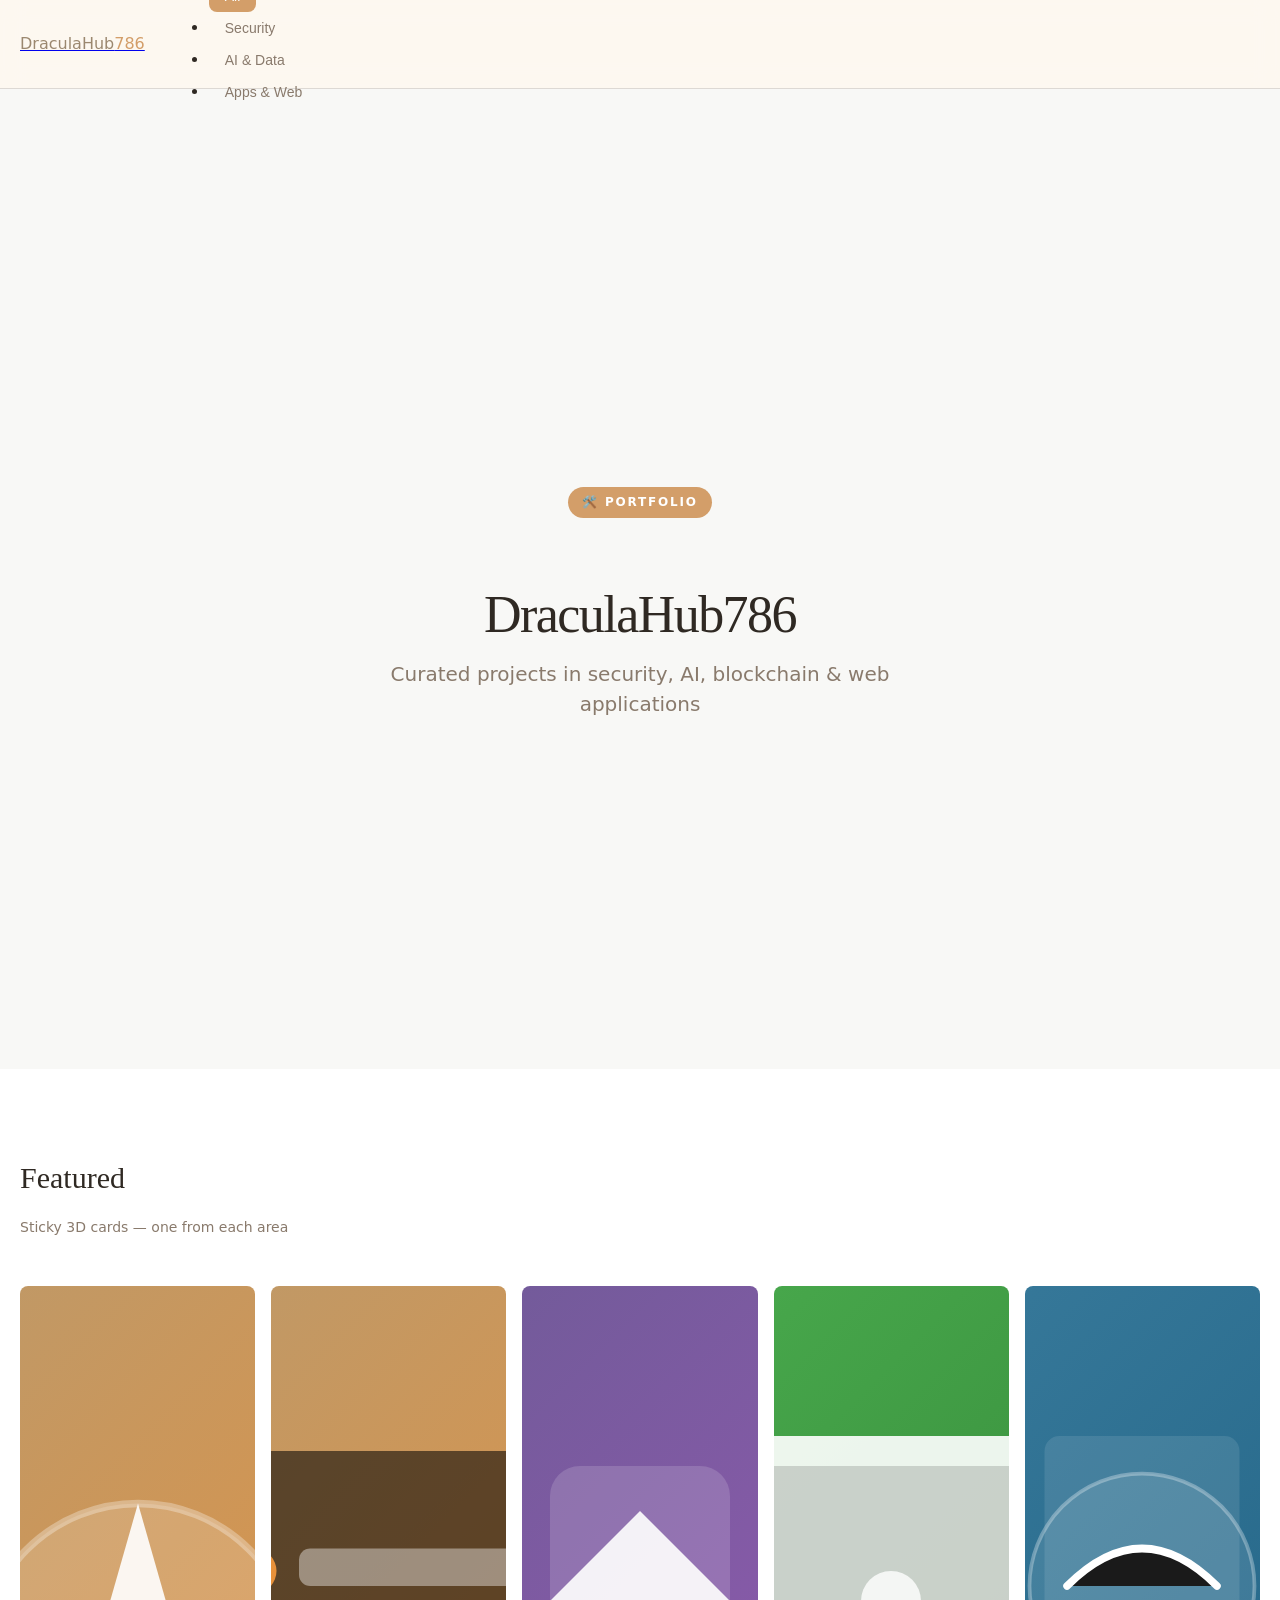
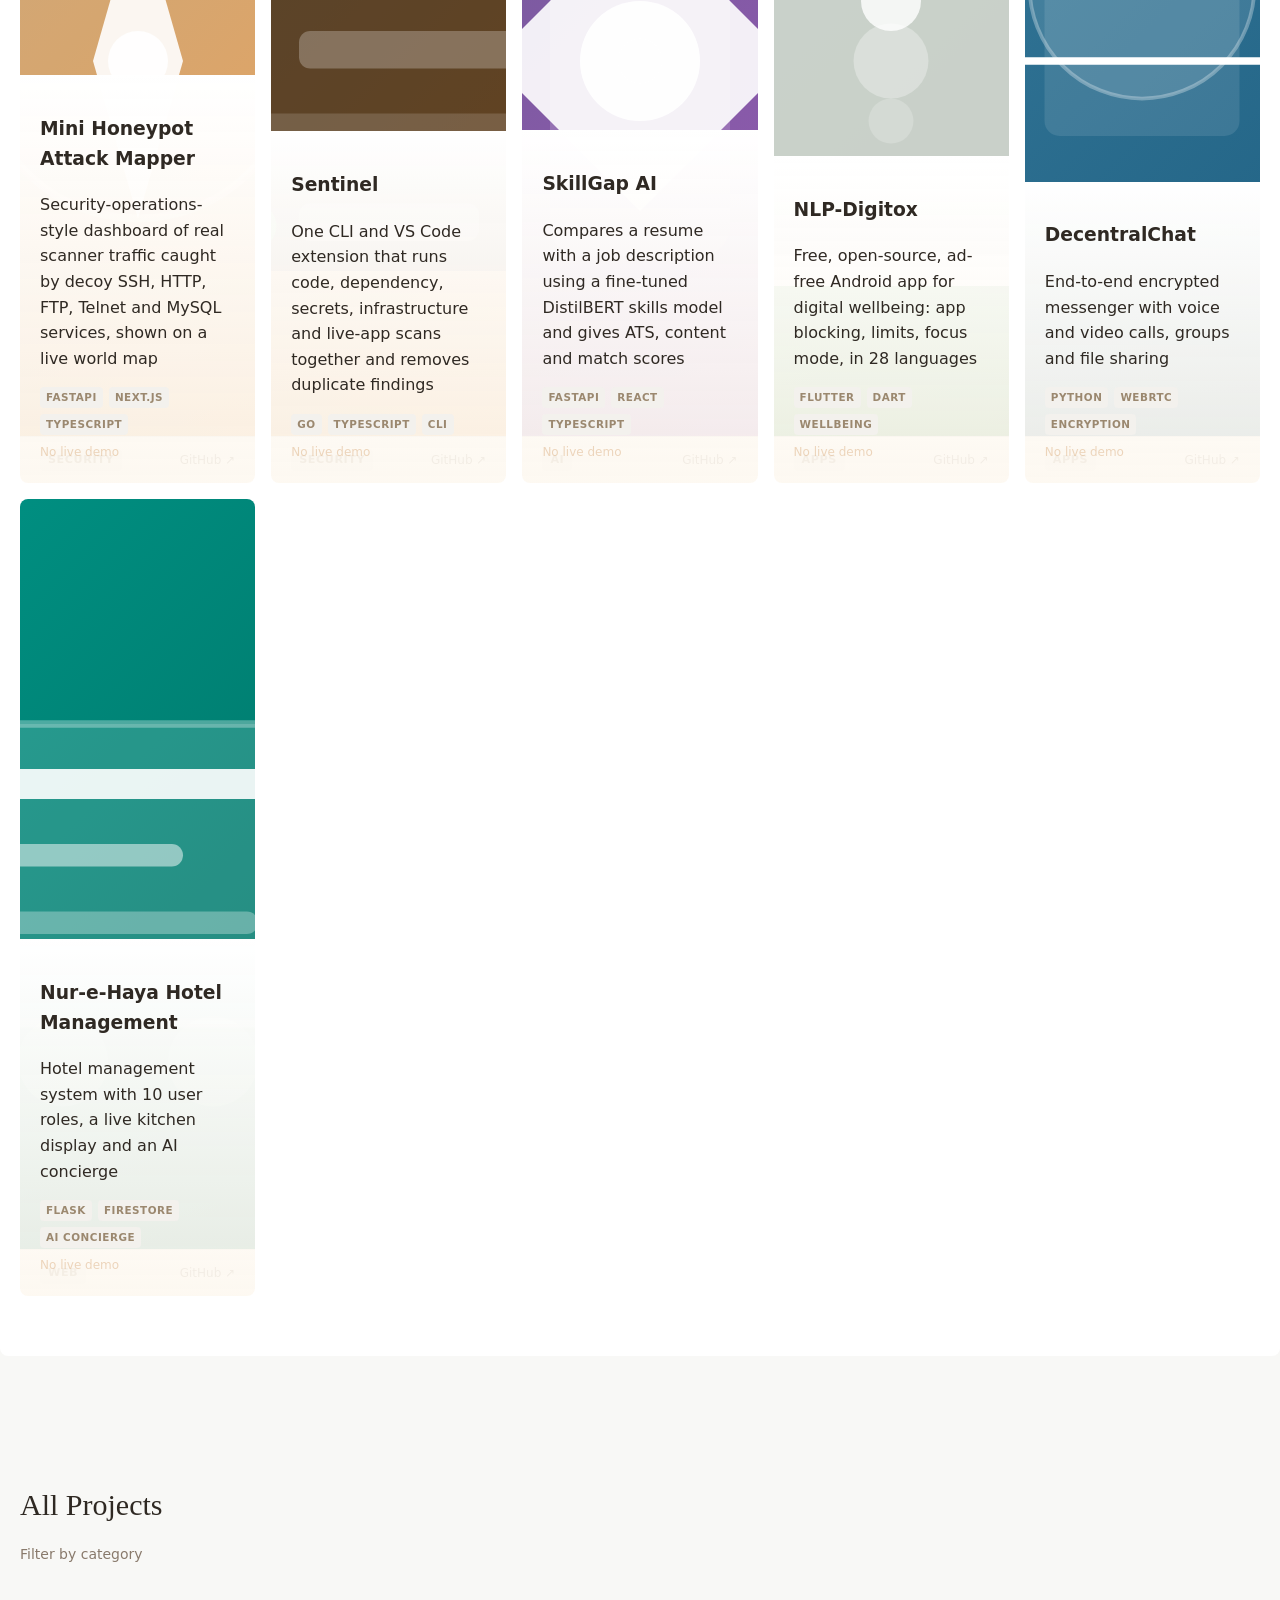
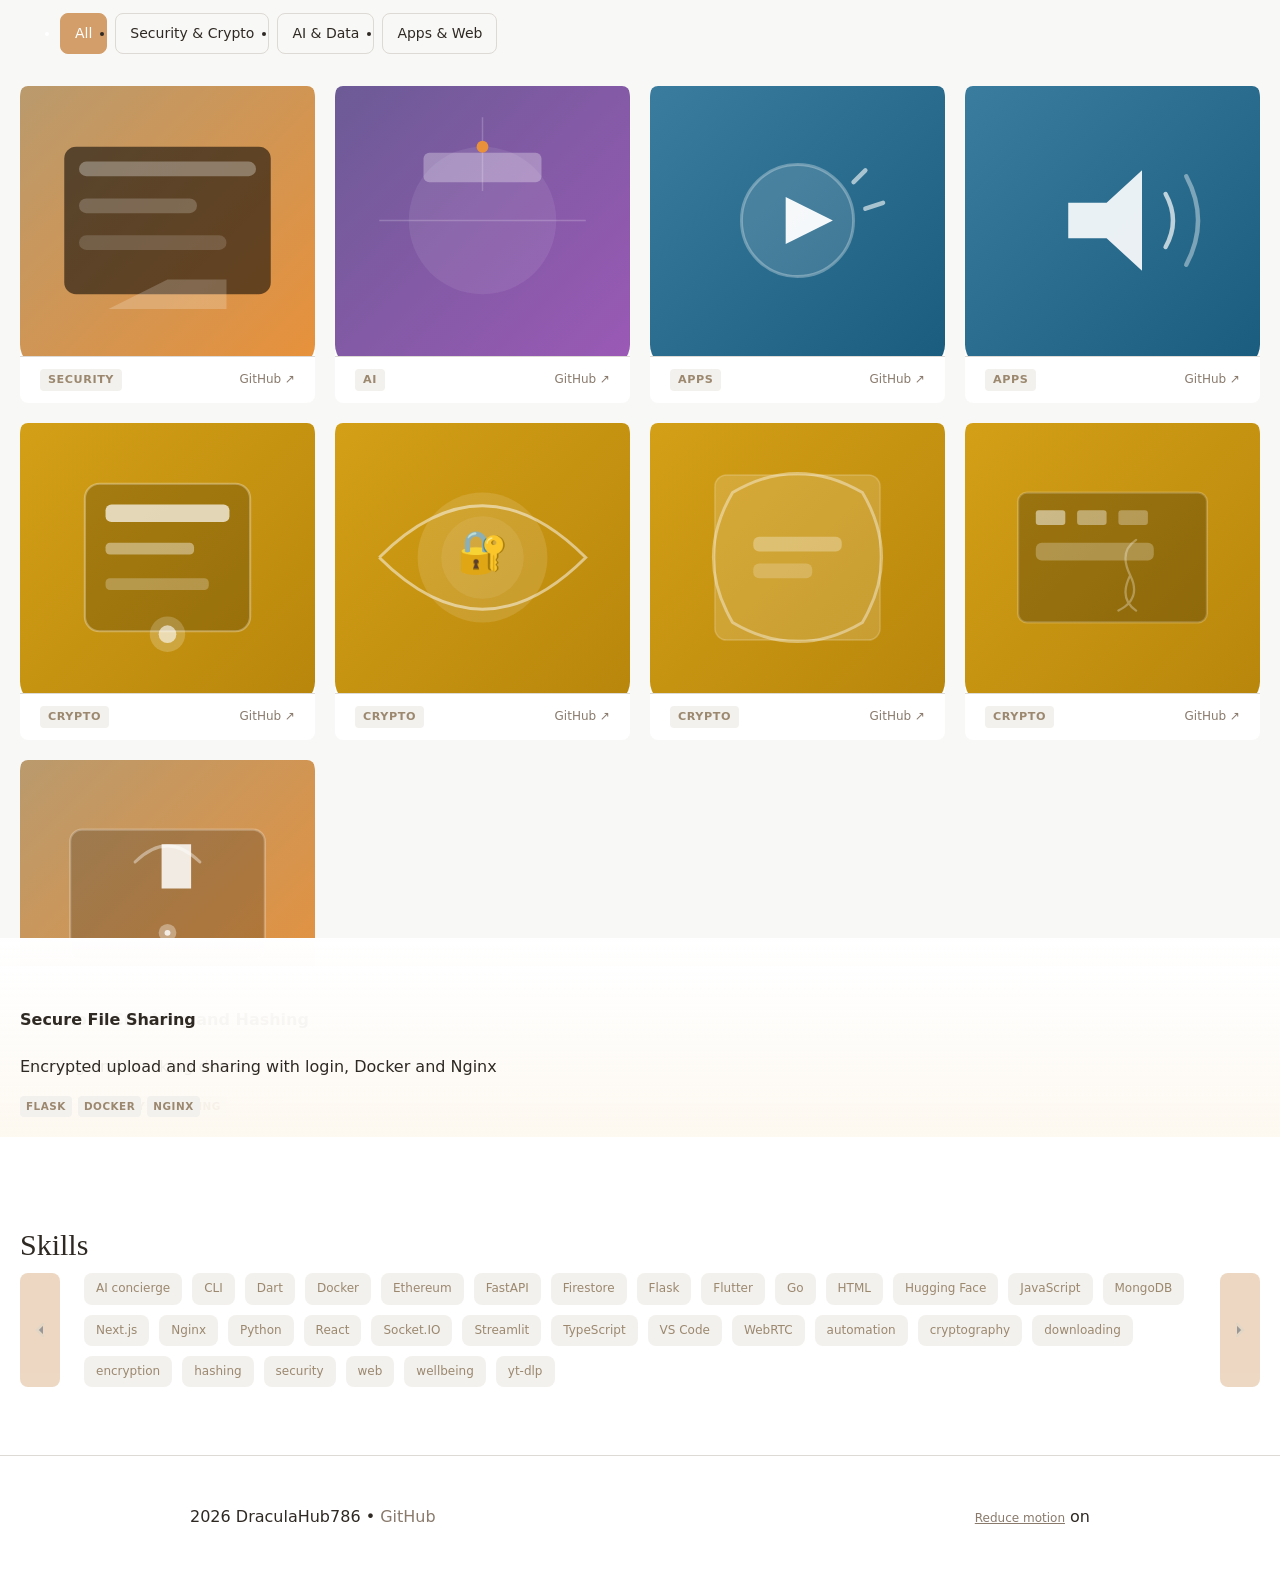
==== index.html @ e21e0fa5 "feat: portfolio site with all 15 projects Single-page portfolio for DraculaHub786 with cream/brown/o" ====
<!doctype html>
<html lang="en">
<head>
  <meta charset="utf-8">
  <title>DraculaHub786 • Portfolio</title>
  <meta name="description" content="Portfolio of DraculaHub786 — security tools, AI projects, blockchain apps, and creative work">
  <meta name="viewport" content="width=device-width, initial-scale=1">
  <link rel="icon" href="/assets/favicon.svg" type="image/svg+xml">
  <link rel="stylesheet" href="/styles.css">
</head>
<body>
  <!-- CNAME: nilpdigitox.me -->
  <nav class="navbar" aria-label="Main navigation">
    <div class="nav-left">
      <a href="#" class="nav-brand" aria-label="Home"><span class="brand-accent">DraculaHub</span><span class="brand-num">786</span></a>
    </div>
    <ul class="nav-right">
      <li><button class="filter-btn active" data-filter="all" aria-pressed="true">All</button></li>
      <li><button class="filter-btn" data-filter="security" aria-pressed="false">Security</button></li>
      <li><button class="filter-btn" data-filter="ai" aria-pressed="false">AI & Data</button></li>
      <li><button class="filter-btn" data-filter="apps" aria-pressed="false">Apps & Web</button></li>
    </ul>
  </nav>

  <main class="page-wrapper">
    <!-- Hero -->
    <section class="hero" aria-label="Hero section" data-reveal>
      <div class="hero-inner">
        <div class="hero-badge">🛠️ portfolio</div>
        <h1 class="hero-title">DraculaHub786</h1>
        <p class="hero-tagline">Curated projects in security, AI, blockchain & web applications</p>
        <div class="hero-scanline"></div>
      </div>
    </section>

    <!-- Featured Stack -->
    <section class="featured" aria-label="Featured projects" data-reveal>
      <h2 class="section-title">Featured</h2>
      <p class="section-subtitle">Sticky 3D cards — one from each area</p>
      <div class="featured-grid" role="grid" aria-roledescription="featured project cards" aria-label="Featured project grid">
        <!-- Cards generated by JS from projects.json -->
      </div>
    </section>

    <!-- All Projects Grid -->
    <section class="grid" aria-label="All projects grid" data-reveal>
      <h2 class="section-title">All Projects</h2>
      <p class="section-subtitle">Filter by category</p>
      <ul class="filter-chips" role="tablaroot" aria-label="Filter chips" tabindex="0">
        <li role="tab" data-filter="all" aria-controls="all" aria-selected="true" class="chip active">All</li>
        <li role="tab" data-filter="security" aria-controls="security" aria-selected="false" class="chip">Security & Crypto</li>
        <li role="tab" data-filter="ai" aria-controls="ai" aria-selected="false" class="chip">AI & Data</li>
        <li role="tab" data-filter="apps" aria-controls="apps" aria-selected="false" class="chip">Apps & Web</li>
      </ul>
      <div class="grid-cards" role="listbox" aria-label="Project cards listbox" id="all" aria-label="All projects">
        <!-- Cards generated by JS from projects.json -->
      </div>
    </section>

    <!-- Skills Strip -->
    <section class="skills" aria-label="Skills strip" data-reveal>
      <h2 class="section-title">Skills</h2>
      <div class="skills-wrapper" role="scrollbox" aria-label="Skills pills scrollbox" tabindex="0" aria-orientation="horizontal" aria-label-haspopup="listbox">
        <button class="skill-prev" aria-label="Previous skills page"><svg width="24" height="24" viewBox="0 0 24 24"><path d="M15 18l-6-6 6-6" stroke="#B99A6E" stroke-width="2.5" stroke-linecap="round"/></svg></button>
        <div class="skills-pills" role="listbox">
          <!-- Pills generated by JS -->
        </div>
        <button class="skill-next" aria-label="Next skills page"><svg width="24" height="24" viewBox="0 0 24 24"><path d="M9 6l6 6-6 6" stroke="#B99A6E" stroke-width="2.5" stroke-linecap="round"/></svg></button>
      </div>
    </section>
  </main>

  <footer class="footer" aria-label="Site footer">
    <div class="footer-inner">
      <p>2026 DraculaHub786 • <a href="https://github.com/DraculaHub786" target="_blank" rel="noopener" class="footer-github">GitHub</a></p>
      <p class="footer-reduce-motion"><a href="https://webhackpro.com/reduce-motion" target="_blank">Reduce motion</a> on</p>
    </div>
  </footer>

  <script src="/script.js"></script>
</body>
</html>
---- styles.css ----
/* --------------------------------------------------------------
   Portfolio — DraculaHub786
   Color: cream, smooth light brown, light orange
   -------------------------------------------------------------- */

/* CSS Custom Properties */
:root {
  --bg: hsl(38, 15%, 97%);
  --bg-subtle: hsl(38, 20%, 94%);
  --card: hsl(0, 0%, 100%);
  --card-hover: hsl(38, 15%, 97%);
  --accent-brown: hsl(34, 18%, 52%);
  --accent-orange: hsl(30, 55%, 62%);
  --accent-gold: hsl(38, 75%, 52%);
  --text: hsl(30, 15%, 16%);
  --muted: hsl(30, 12%, 48%);
  --border: hsl(34, 12%, 85%);
  --radius: 8px;
}

/* Reduce motion */
@media (prefers-reduced-motion: reduce) {
  :root {
    --transition: 0s;
  }
  *, *::before, *::after {
    transition-duration: var(--transition) !important;
    animation-duration: var(--transition) !important;
    animation-transition: var(--transition) !important;
  }
}

/* Page base */
html { scroll-behavior: smooth; }
body {
  margin: 0;
  font-family: 'Inter', system-ui, -apple-system, BlinkMacSystemFont, 'Segoe UI', Roboto, 'Helvetica Neue', Arial, 'Noto Sans';
  background: var(--bg);
  color: var(--text);
  line-height: 1.6;
}

/* Fix Safari text smoothing */
body {-webkit-text-size-adjust: 100%;}

/* --------------------------------------------------------------
   Navigation
   -------------------------------------------------------------- */
.navbar {
  position: sticky;
  top: 0;
  background: rgba(253, 248, 240, 0.9);
  backdrop-filter: blur(12px);
  -webkit-backdrop-filter: blur(12px);
  z-index: 100;
  border-bottom: 1px solid var(--border);
  padding: 12px 20px;
  height: 64px;
  display: flex;
  align-items: center;
  gap: 24px;
}

.brand-accent { color: var(--accent-brown); }
.brand-num { color: var(--accent-orange); }

.nav-left { display: flex; align-items: center; gap: 12px; }

.filter-btn {
  background: transparent;
  border: none;
  padding: 8px 16px;
  font-size: 0.875rem;
  font-weight: 500;
  color: var(--muted);
  cursor: pointer;
  border-radius: var(--radius);
  transition: background 180ms ease, color 180ms ease;
}
.filter-btn:hover { background: var(--bg-subtle); color: var(--text); }
.filter-btn.active { background: var(--accent-orange); color: #fff; }

/* --------------------------------------------------------------
   Hero
   -------------------------------------------------------------- */
.hero {
  min-height: 100vh;
  display: flex;
  align-items: center;
  justify-content: center;
  padding: 80px 20px;
  position: relative;
}
.hero-inner { max-width: 900px; text-align: center; }
.hero-badge {
  display: inline-flex;
  align-items: center;
  gap: 6px;
  background: var(--accent-orange);
  color: #fff;
  padding: 6px 14px;
  border-radius: 20px;
  font-size: 0.75rem;
  font-weight: 600;
  text-transform: uppercase;
  letter-spacing: 0.15em;
  margin-bottom: 24px;
}
.hero-title { font-family: 'Cormorant Garamond', Georgia, serif; font-size: 3.75rem; font-weight: 500; line-height: 1.1; margin-bottom: 16px; letter-spacing: -0.03em; }
.hero-tagline { font-size: 1.25rem; color: var(--muted); max-width: 620px; margin: 0 auto 32px; line-height: 1.5; }
.hero-scanline {
  position: absolute;
  bottom: 0;
  left: 0;
  right: 0;
  height: 1px;
  background: linear-gradient(90deg, transparent, var(--border), transparent);
  opacity: 0.4;
}

/* --------------------------------------------------------------
   Featured Stack (3D tilt cards)
   -------------------------------------------------------------- */
.featured {
  padding: 60px 20px;
  background: var(--card);
  margin-top: -80px;
  margin-bottom: 40px;
  border-radius: 0 0 var(--radius) var(--radius);
  position: relative;
  z-index: 1;
}
.section-title {
  font-family: 'Cormorant Garamond', Georgia, serif;
  font-size: 2rem;
  font-weight: 500;
  color: var(--text);
  margin-bottom: 4px;
}
.section-subtitle {
  color: var(--muted);
  font-size: 0.875rem;
  margin-bottom: 48px;
}

/* Featured grid - slight arc */
.featured-grid {
  display: grid;
  grid-template-columns: repeat(auto-fit, minmax(220px, 1fr));
  gap: 16px;
  justify-content: center;
}

/* Card base */
.featured-card {
  background: var(--card);
  border-radius: var(--radius);
  overflow: hidden;
  position: relative;
  transform-style: preserve-3d;
  transition: transform 380ms ease;
}
.featured-card:hover { transform: scale(1.02); }
.featured-card:focus-visible { outline: 2px solid var(--accent-orange); outline-offset: 4px; }

/* 3D tilt */
.featured-card.mouse-enter-active {
  will-change: transform;
}

.featured-img {
  width: 100%;
  aspect-ratio: 16 / 9;
  object-fit: cover;
  display: block;
}

/* Card content overlay */
.card-overlay {
  position: absolute;
  bottom: 0;
  left: 0;
  right: 0;
  padding: 20px;
  background: linear-gradient(to top, rgba(253,248,240,0.9), var(--card));
  transform: rotateX(0deg);
  transition: transform 280ms ease;
}

.featured-card:hover .card-overlay { transform: rotateX(-5deg); }

.card-tags { display: flex; gap: 6px; flex-wrap: wrap; margin-top: 8px; }
.tag {
  background: var(--bg-subtle);
  color: var(--accent-brown);
  font-size: 0.65rem;
  font-weight: 600;
  padding: 2px 6px;
  border-radius: 4px;
  text-transform: uppercase;
  letter-spacing: 0.05em;
}

/* Live demo button */
.live-btn {
  display: inline-flex;
  align-items: center;
  gap: 4px;
  margin-top: 8px;
  font-size: 0.75rem;
  color: var(--accent-orange);
  text-decoration: none;
  transition: color 180ms ease;
}
.live-btn:hover { color: #fff; }
.live-btn[disabled] { opacity: 0.4; cursor: not-allowed; }

/* Card footer with GitHub link */
.card-footer { padding: 12px 20px; border-top: 1px solid var(--border); display: flex; justify-content: space-between; align-items: center; }

/* --------------------------------------------------------------
   Grid Projects
   -------------------------------------------------------------- */
.grid {
  padding: 60px 20px;
  background: var(--bg);
}
.grid-cards {
  display: grid;
  grid-template-columns: repeat(auto-fit, minmax(240px, 1fr));
  gap: 20px;
}

/* Grid card */
.grid-card {
  background: var(--card);
  border-radius: var(--radius);
  overflow: hidden;
  transition: transform 220ms ease, box-shadow 220ms ease;
}
.grid-card:hover { transform: translateY(-4px); box-shadow: 0 8px 24px rgba(0,0,0,0.08); }
.grid-card:focus-visible { outline: 2px solid var(--accent-orange); outline-offset: 4px; }
.grid-img { width: 100%; aspect-ratio: 16 / 9; object-fit: cover; display: block; }

/* Glyph fallback when no screenshot */
.glyph {
  width: 100%;
  aspect-ratio: 16 / 9;
  background: var(--bg-subtle);
  display: flex;
  align-items: center;
  justify-content: center;
  color: var(--muted);
  font-size: 0.75rem;
}

/* --------------------------------------------------------------
   Filter Chips
   -------------------------------------------------------------- */
.filter-chips {
  display: flex;
  gap: 8px;
  margin-bottom: 32px;
  flex-wrap: wrap;
}
.chip {
  background: transparent;
  border: 1px solid var(--border);
  padding: 8px 14px;
  font-size: 0.875rem;
  font-weight: 500;
  color: var(--text);
  border-radius: var(--radius);
  cursor: pointer;
  transition: all 180ms ease;
  white-space: nowrap;
}
.chip:hover { background: var(--bg-subtle); }
.chip.active { background: var(--accent-orange); color: #fff; border-color: var(--accent-orange); }

/* --------------------------------------------------------------
   Skills Strip
   -------------------------------------------------------------- */
.skills {
  padding: 60px 20px;
  background: var(--card);
}
.skills-wrapper {
  display: flex;
  gap: 24px;
  overflow-x: auto;
  overscroll-behavior: contain;
  scroll-snap-type: x proximity;
  padding-bottom: 8px;
}
.skills-pills {
  display: flex;
  gap: 10px;
  flex-wrap: wrap;
}
.skill-tag {
  background: var(--bg-subtle);
  color: var(--accent-brown);
  padding: 6px 12px;
  font-size: 0.75rem;
  font-weight: 500;
  border-radius: var(--radius);
  white-space: nowrap;
  transition: background 180ms ease;
}
.skill-tag:hover { background: var(--accent-orange); color: #fff; }
.skill-tag.tag-active { background: var(--accent-orange); color: #fff; }

.arrow-btn {
  background: var(--accent-orange);
  color: #fff;
  border: none;
  padding: 8px;
  border-radius: var(--radius);
  cursor: pointer;
  transition: background 180ms ease;
  display: flex;
  align-items: center;
  justify-content: center;
}
.arrow-btn:hover { background: var(--accent-brown); }
.arrow-btn:disabled { opacity: 0.4; cursor: not-allowed; }

/* Arrow buttons in the skills strip */
.skill-prev,
.skill-next {
  background: var(--accent-orange);
  color: #fff;
  border: none;
  padding: 8px;
  border-radius: var(--radius);
  cursor: pointer;
  transition: background 180ms ease;
  display: flex;
  align-items: center;
  justify-content: center;
  flex-shrink: 0;
}
.skill-prev:hover,
.skill-next:hover { background: var(--accent-brown); }
.skill-prev:disabled,
.skill-next:disabled { opacity: 0.4; cursor: not-allowed; }

/* Category badge in card footer */
.category-badge {
  font-size: 0.7rem;
  font-weight: 600;
  color: var(--accent-brown);
  background: var(--bg-subtle);
  padding: 2px 8px;
  border-radius: 4px;
  text-transform: uppercase;
  letter-spacing: 0.05em;
}

/* GitHub link in card footer */
.github-link {
  font-size: 0.75rem;
  color: var(--muted);
  text-decoration: none;
  transition: color 180ms ease;
}
.github-link:hover { color: var(--accent-orange); }

/* --------------------------------------------------------------
   Footer
   -------------------------------------------------------------- */
.footer {
  padding: 32px 20px;
  background: var(--card);
  margin-top: auto;
  border-top: 1px solid var(--border);
}
.footer-inner { max-width: 900px; margin: 0 auto; display: flex; justify-content: space-between; align-items: center; }
.footer-github { color: var(--muted); text-decoration: none; }
.footer-github:hover { color: var(--accent-brown); }
.footer-reduce-motion a { color: var(--muted); font-size: 0.75rem; text-decoration: underline; }

/* --------------------------------------------------------------
   Reduce motion base overrides
   -------------------------------------------------------------- */
@media (prefers-reduced-motion: reduce) {
  .featured-card { transition: none; }
  .featured-card:hover { transform: none; }
  .grid-card { transition: none; }
  .grid-card:hover { transform: none; box-shadow: none; }
  .filter-btn { transition: none; }
  .chip { transition: none; }
  .skill-tag { transition: none; }
  .arrow-btn { transition: none; }
  .live-btn { transition: none; }
}

/* --------------------------------------------------------------
   Responsive: max-width 1440, 768, 375
   -------------------------------------------------------------- */
@media (max-width: 1440px) {
  .hero-title { font-size: 3.25rem; }
  .section-title { font-size: 1.875rem; }
}
@media (max-width: 768px) {
  .navbar { padding: 10px 12px; height: auto; }
  .filter-btn { padding: 6px 10px; font-size: 0.75rem; }
  .hero-title { font-size: 2.75rem; }
  .featured-grid { grid-template-columns: repeat(auto-fit, minmax(180px, 1fr)); gap: 12px; }
  .grid-cards { grid-template-columns: repeat(auto-fit, minmax(200px, 1fr)); gap: 16px; }
  .skills-pills { justify-content: center; }
  .skills-wrapper { gap: 16px; }
  .footer { text-align: center; }
  .footer-inner { flex-direction: column; gap: 16px; }
}

/* --------------------------------------------------------------
   Focus-visible accessibility
   -------------------------------------------------------------- */
*:focus-visible { outline: 2px solid var(--accent-orange) !important; outline-offset: 2px; }
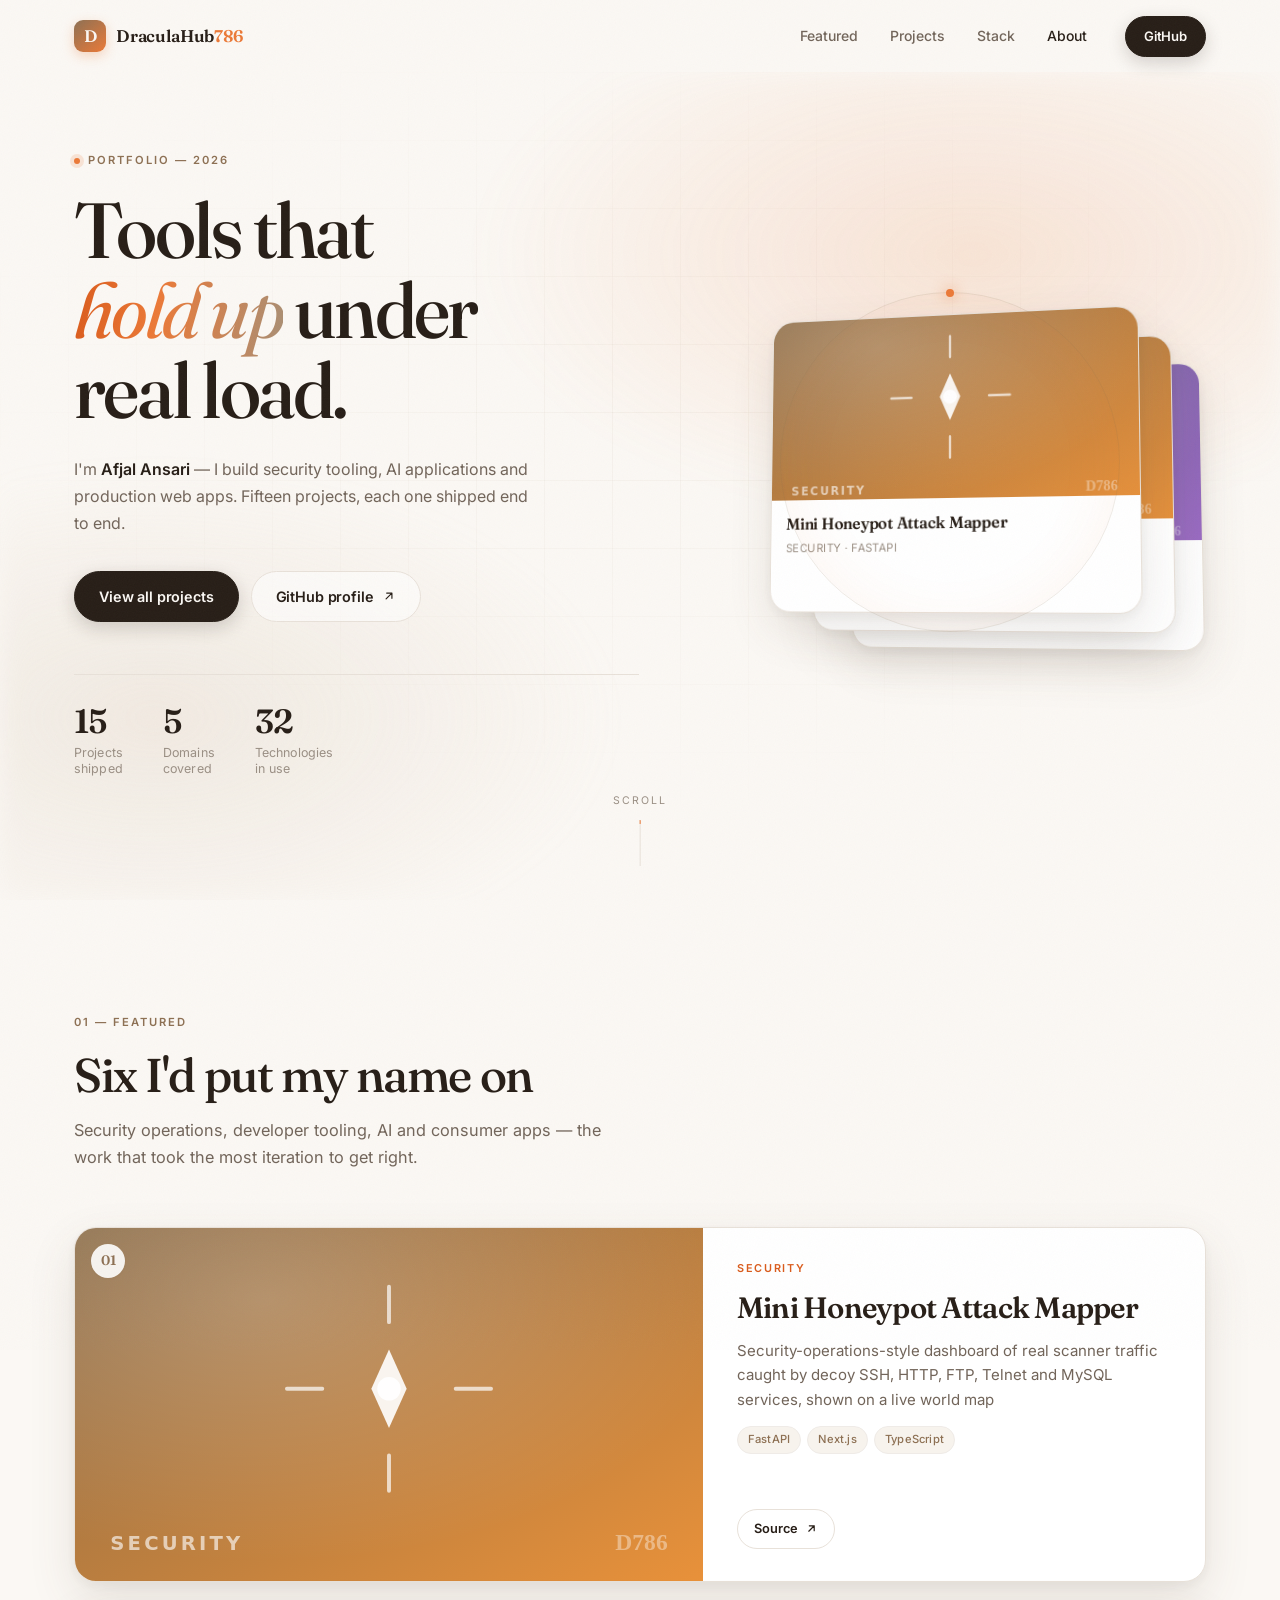
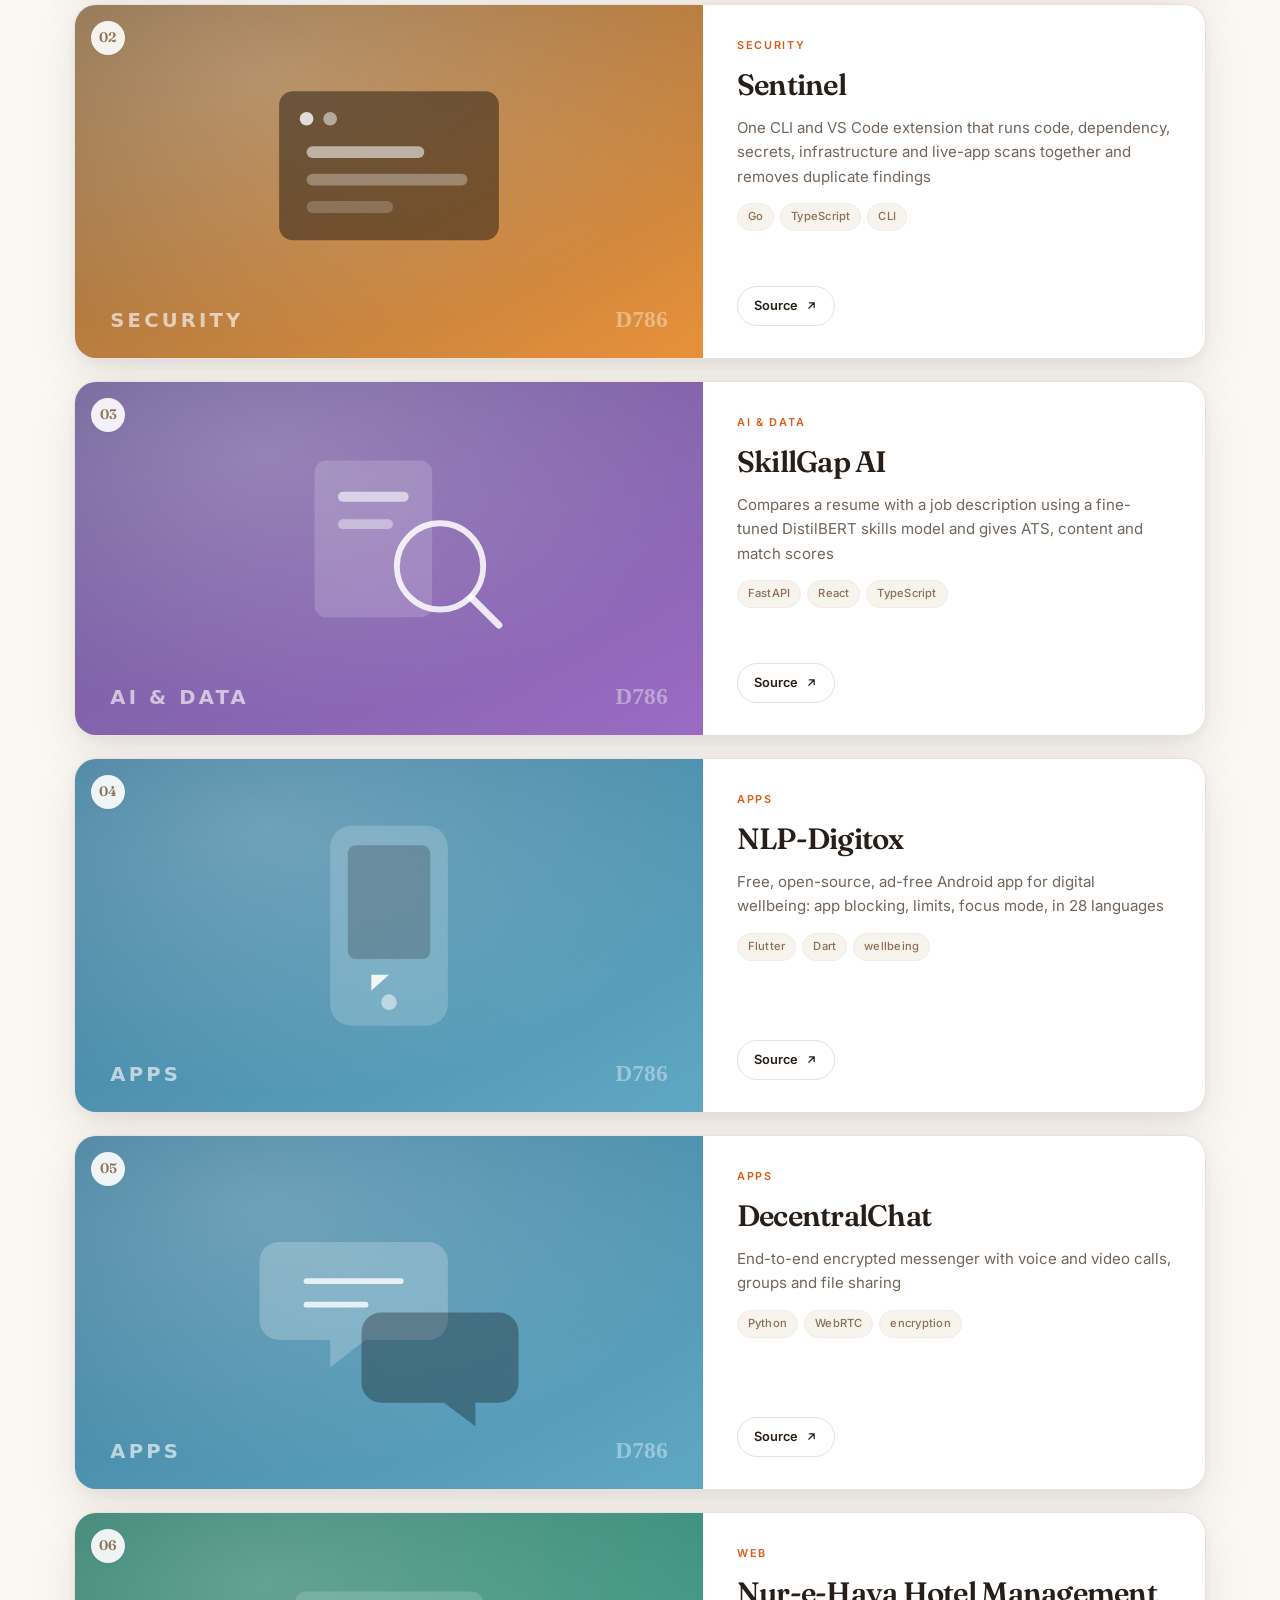
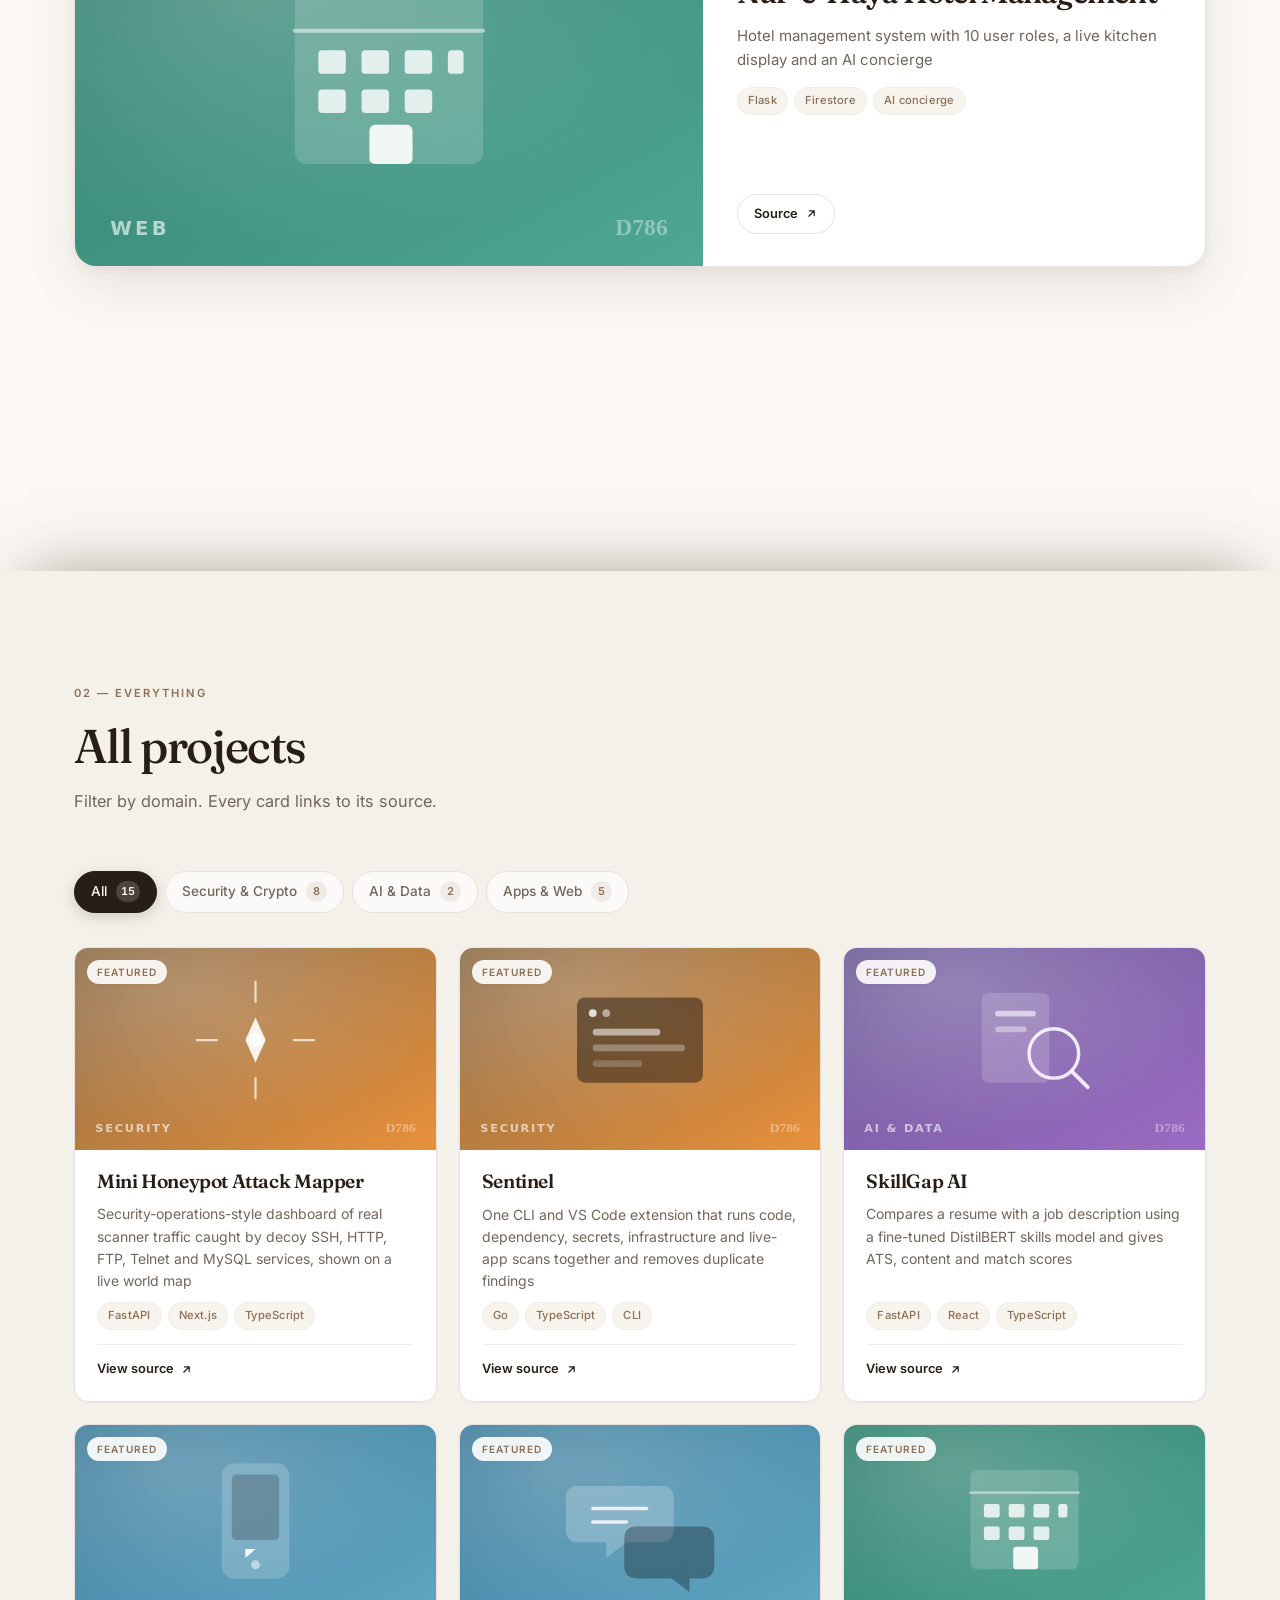
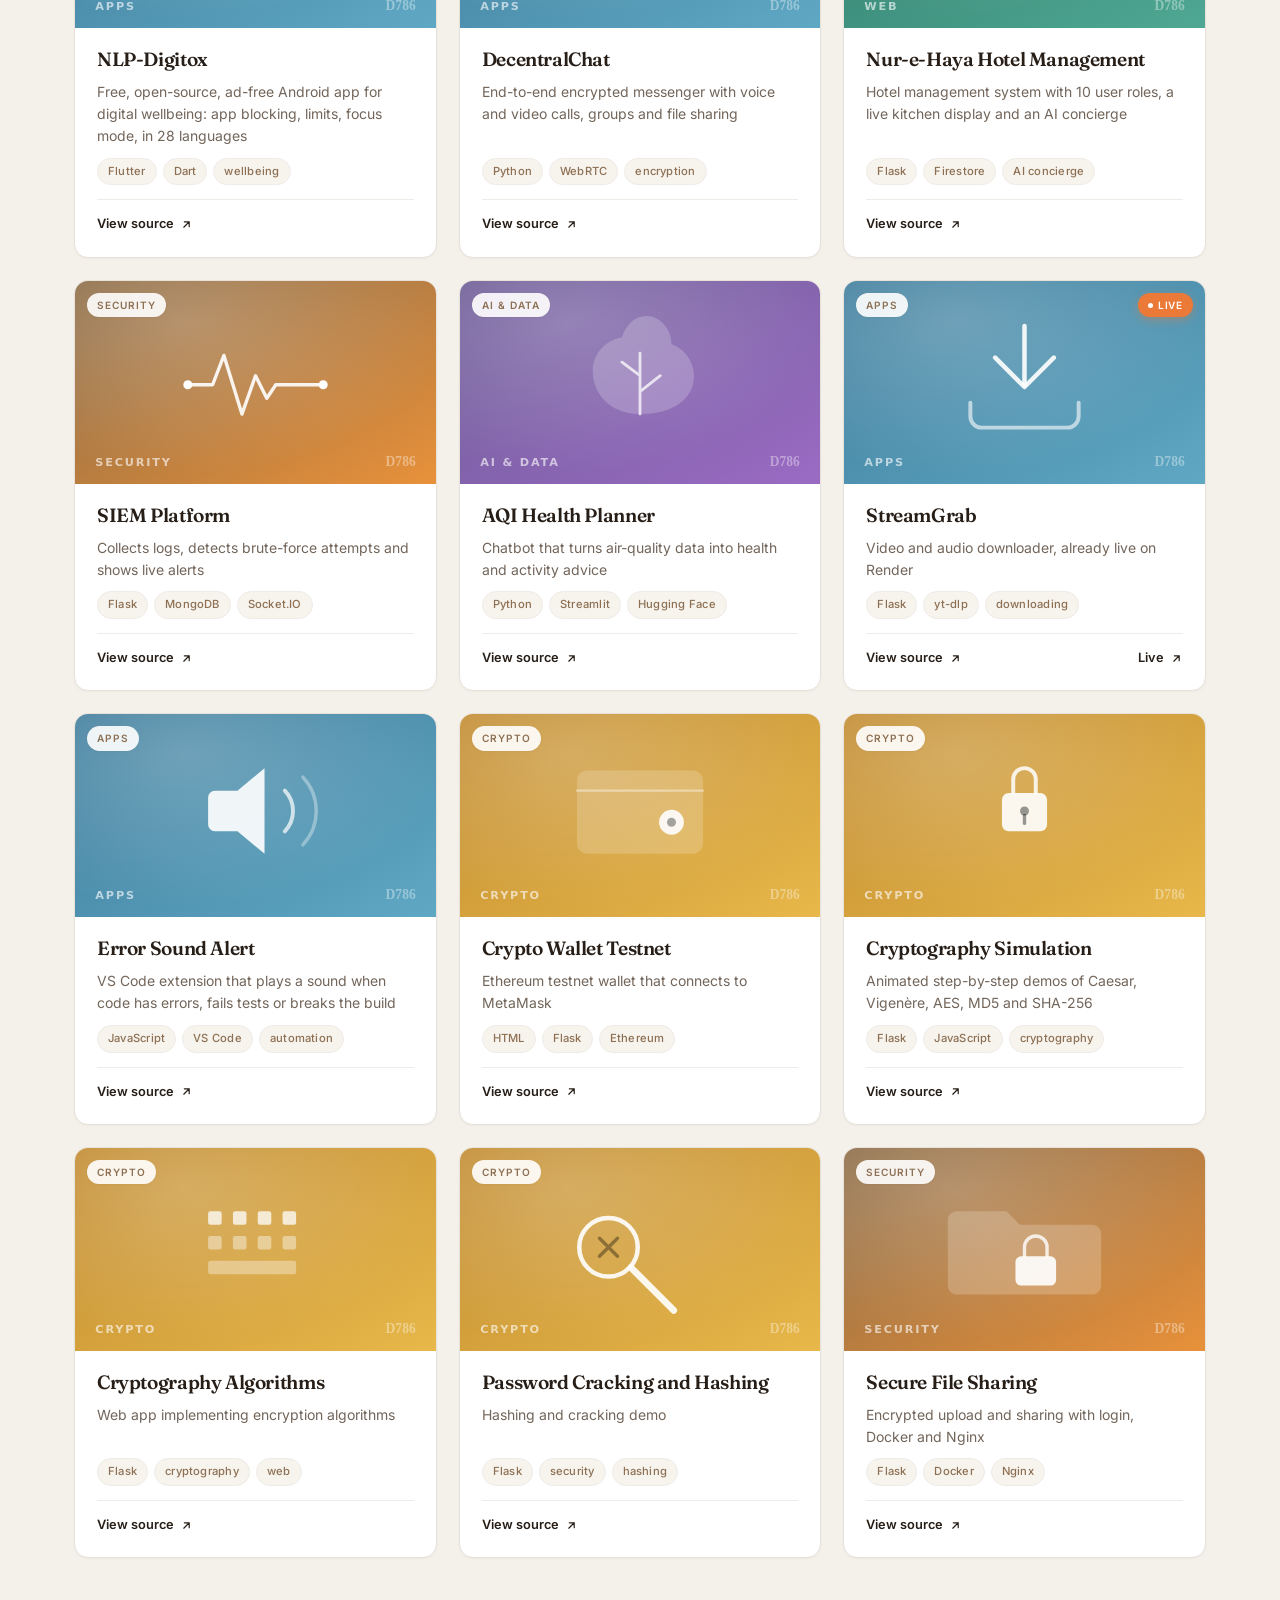
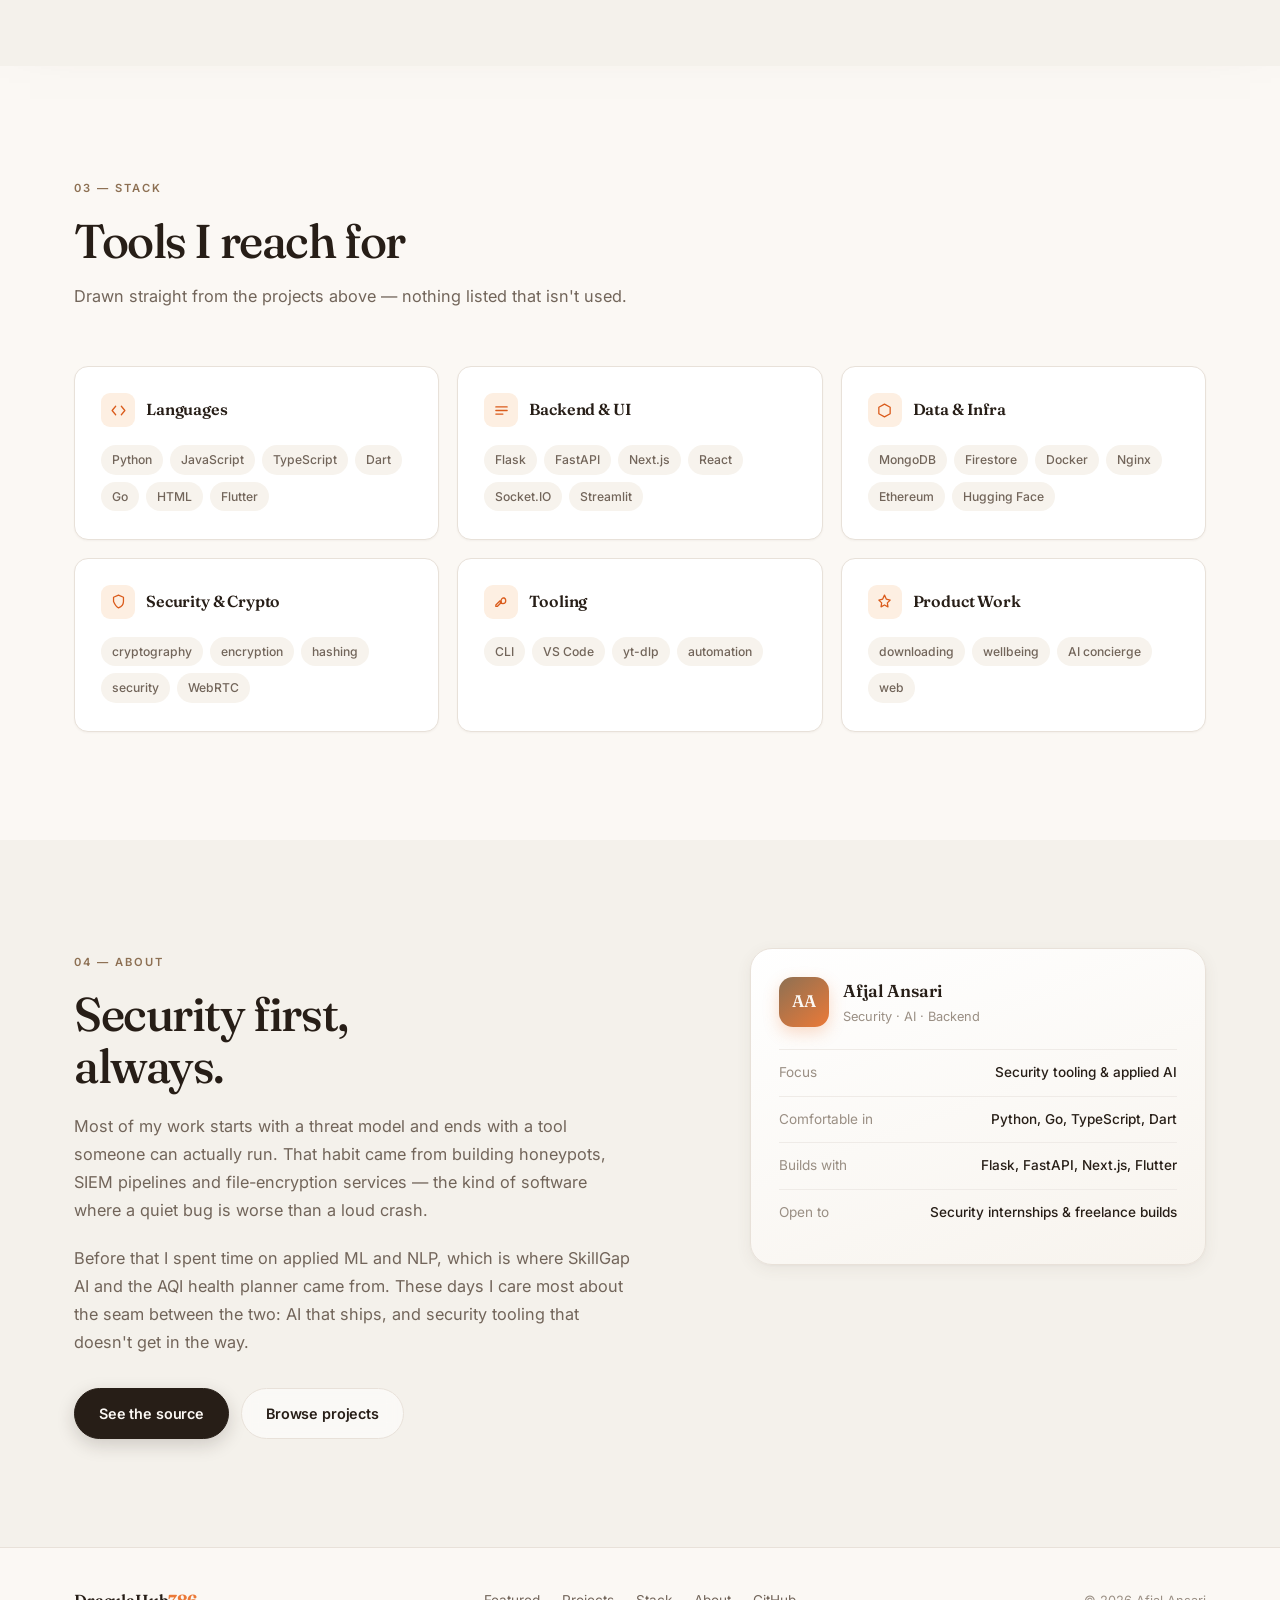
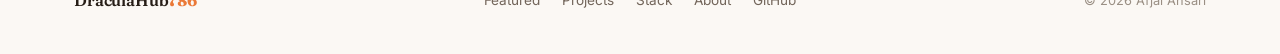
==== commit 292d47c5: "Redesign: proper structure, 3D sticky project pile, working filters The previous build rendered as u" ====
--- a/index.html
+++ b/index.html
@@ -2,78 +2,228 @@
 <html lang="en">
 <head>
   <meta charset="utf-8">
-  <title>DraculaHub786 • Portfolio</title>
-  <meta name="description" content="Portfolio of DraculaHub786 — security tools, AI projects, blockchain apps, and creative work">
+  <title>DraculaHub786 — Security, AI & App Developer</title>
+  <meta name="description" content="Portfolio of DraculaHub786 (Afjal Ansari) — security tooling, AI applications, blockchain wallets and production web apps. 15 projects built with Python, Go, TypeScript, Flutter and more.">
   <meta name="viewport" content="width=device-width, initial-scale=1">
+  <meta name="theme-color" content="#fbf6ee">
+  <link rel="canonical" href="https://nlpdigitox.me/">
+
+  <meta property="og:type" content="website">
+  <meta property="og:title" content="DraculaHub786 — Security, AI & App Developer">
+  <meta property="og:description" content="15 projects across security tooling, AI, blockchain and web applications.">
+  <meta property="og:url" content="https://nlpdigitox.me/">
+  <meta property="og:image" content="https://nlpdigitox.me/assets/og.png">
+  <meta name="twitter:card" content="summary_large_image">
+
   <link rel="icon" href="/assets/favicon.svg" type="image/svg+xml">
+  <link rel="preconnect" href="https://fonts.googleapis.com">
+  <link rel="preconnect" href="https://fonts.gstatic.com" crossorigin>
+  <link rel="stylesheet" href="https://fonts.googleapis.com/css2?family=Fraunces:ital,opsz,wght@0,9..144,400..700;1,9..144,400..700&family=Inter:wght@400;500;600;700&display=swap">
   <link rel="stylesheet" href="/styles.css">
 </head>
 <body>
-  <!-- CNAME: nilpdigitox.me -->
-  <nav class="navbar" aria-label="Main navigation">
-    <div class="nav-left">
-      <a href="#" class="nav-brand" aria-label="Home"><span class="brand-accent">DraculaHub</span><span class="brand-num">786</span></a>
+  <div class="grain" aria-hidden="true"></div>
+
+  <!-- ================= NAV ================= -->
+  <header class="nav" id="top">
+    <a class="nav__brand" href="#top" aria-label="DraculaHub786 home">
+      <span class="nav__mark" aria-hidden="true">D</span>
+      <span class="nav__name">DraculaHub<b>786</b></span>
+    </a>
+
+    <nav class="nav__links" id="navLinks" aria-label="Sections">
+      <a href="#featured">Featured</a>
+      <a href="#work">Projects</a>
+      <a href="#stack">Stack</a>
+      <a href="#about">About</a>
+      <a class="nav__links-gh" href="https://github.com/DraculaHub786" target="_blank" rel="noopener">
+        GitHub
+        <svg width="13" height="13" viewBox="0 0 24 24" fill="none" aria-hidden="true"><path d="M7 17L17 7M17 7H8M17 7V16" stroke="currentColor" stroke-width="2.2" stroke-linecap="round" stroke-linejoin="round"/></svg>
+      </a>
+    </nav>
+
+    <div class="nav__actions">
+      <a class="btn btn--sm btn--solid" href="https://github.com/DraculaHub786" target="_blank" rel="noopener">GitHub</a>
+      <button class="nav__toggle" id="navToggle" aria-label="Toggle menu" aria-expanded="false" aria-controls="navLinks">
+        <span></span><span></span><span></span>
+      </button>
     </div>
-    <ul class="nav-right">
-      <li><button class="filter-btn active" data-filter="all" aria-pressed="true">All</button></li>
-      <li><button class="filter-btn" data-filter="security" aria-pressed="false">Security</button></li>
-      <li><button class="filter-btn" data-filter="ai" aria-pressed="false">AI & Data</button></li>
-      <li><button class="filter-btn" data-filter="apps" aria-pressed="false">Apps & Web</button></li>
-    </ul>
-  </nav>
-
-  <main class="page-wrapper">
-    <!-- Hero -->
-    <section class="hero" aria-label="Hero section" data-reveal>
-      <div class="hero-inner">
-        <div class="hero-badge">🛠️ portfolio</div>
-        <h1 class="hero-title">DraculaHub786</h1>
-        <p class="hero-tagline">Curated projects in security, AI, blockchain & web applications</p>
-        <div class="hero-scanline"></div>
-      </div>
-    </section>
-
-    <!-- Featured Stack -->
-    <section class="featured" aria-label="Featured projects" data-reveal>
-      <h2 class="section-title">Featured</h2>
-      <p class="section-subtitle">Sticky 3D cards — one from each area</p>
-      <div class="featured-grid" role="grid" aria-roledescription="featured project cards" aria-label="Featured project grid">
-        <!-- Cards generated by JS from projects.json -->
-      </div>
-    </section>
-
-    <!-- All Projects Grid -->
-    <section class="grid" aria-label="All projects grid" data-reveal>
-      <h2 class="section-title">All Projects</h2>
-      <p class="section-subtitle">Filter by category</p>
-      <ul class="filter-chips" role="tablaroot" aria-label="Filter chips" tabindex="0">
-        <li role="tab" data-filter="all" aria-controls="all" aria-selected="true" class="chip active">All</li>
-        <li role="tab" data-filter="security" aria-controls="security" aria-selected="false" class="chip">Security & Crypto</li>
-        <li role="tab" data-filter="ai" aria-controls="ai" aria-selected="false" class="chip">AI & Data</li>
-        <li role="tab" data-filter="apps" aria-controls="apps" aria-selected="false" class="chip">Apps & Web</li>
-      </ul>
-      <div class="grid-cards" role="listbox" aria-label="Project cards listbox" id="all" aria-label="All projects">
-        <!-- Cards generated by JS from projects.json -->
-      </div>
-    </section>
-
-    <!-- Skills Strip -->
-    <section class="skills" aria-label="Skills strip" data-reveal>
-      <h2 class="section-title">Skills</h2>
-      <div class="skills-wrapper" role="scrollbox" aria-label="Skills pills scrollbox" tabindex="0" aria-orientation="horizontal" aria-label-haspopup="listbox">
-        <button class="skill-prev" aria-label="Previous skills page"><svg width="24" height="24" viewBox="0 0 24 24"><path d="M15 18l-6-6 6-6" stroke="#B99A6E" stroke-width="2.5" stroke-linecap="round"/></svg></button>
-        <div class="skills-pills" role="listbox">
-          <!-- Pills generated by JS -->
-        </div>
-        <button class="skill-next" aria-label="Next skills page"><svg width="24" height="24" viewBox="0 0 24 24"><path d="M9 6l6 6-6 6" stroke="#B99A6E" stroke-width="2.5" stroke-linecap="round"/></svg></button>
+  </header>
+
+  <main>
+    <!-- ================= HERO ================= -->
+    <section class="hero">
+      <div class="hero__aura" aria-hidden="true"></div>
+      <div class="hero__grid" aria-hidden="true"></div>
+
+      <div class="hero__inner shell">
+        <div class="hero__copy">
+          <p class="eyebrow hero__eyebrow"><span class="dot"></span> Portfolio — 2026</p>
+          <h1 class="hero__title">
+            Tools that<br>
+            <em>hold&nbsp;up</em> under<br>
+            real&nbsp;load.
+          </h1>
+          <p class="hero__lede">
+            I'm <strong>Afjal Ansari</strong> — I build security tooling, AI applications
+            and production web apps. Fifteen projects, each one shipped end to end.
+          </p>
+          <div class="hero__cta">
+            <a class="btn btn--solid" href="#work">View all projects</a>
+            <a class="btn btn--ghost" href="https://github.com/DraculaHub786" target="_blank" rel="noopener">
+              GitHub profile
+              <svg width="14" height="14" viewBox="0 0 24 24" fill="none" aria-hidden="true"><path d="M7 17L17 7M17 7H8M17 7V16" stroke="currentColor" stroke-width="2" stroke-linecap="round" stroke-linejoin="round"/></svg>
+            </a>
+          </div>
+
+          <dl class="stats">
+            <div class="stats__item">
+              <dt>15</dt>
+              <dd>Projects<br>shipped</dd>
+            </div>
+            <div class="stats__item">
+              <dt>5</dt>
+              <dd>Domains<br>covered</dd>
+            </div>
+            <div class="stats__item">
+              <dt>32</dt>
+              <dd>Technologies<br>in use</dd>
+            </div>
+          </dl>
+        </div>
+
+        <div class="hero__visual" aria-hidden="true">
+          <div class="deck" id="deck">
+            <!-- mini cards injected from projects.json -->
+          </div>
+          <div class="hero__ring" aria-hidden="true"></div>
+        </div>
+      </div>
+
+      <a class="scroll-cue" href="#featured" aria-label="Scroll to featured projects">
+        <span class="scroll-cue__label">Scroll</span>
+        <span class="scroll-cue__track"><span class="scroll-cue__dot"></span></span>
+      </a>
+    </section>
+
+    <!-- ================= FEATURED ================= -->
+    <section class="section section--featured" id="featured">
+      <div class="shell">
+        <header class="section__head" data-reveal>
+          <p class="eyebrow">01 — Featured</p>
+          <h2 class="section__title">Six I'd put my name on</h2>
+          <p class="section__lede">
+            Security operations, developer tooling, AI and consumer apps — the work that
+            took the most iteration to get right.
+          </p>
+        </header>
+      </div>
+
+      <div class="stack shell" id="featuredStack">
+        <!-- sticky 3D stack items injected from projects.json -->
+      </div>
+    </section>
+
+    <!-- ================= ALL PROJECTS ================= -->
+    <section class="section section--work" id="work">
+      <div class="shell">
+        <header class="section__head" data-reveal>
+          <p class="eyebrow">02 — Everything</p>
+          <h2 class="section__title">All projects</h2>
+          <p class="section__lede">Filter by domain. Every card links to its source.</p>
+        </header>
+
+        <div class="filters" role="group" aria-label="Filter projects by category">
+          <button class="chip is-active" data-filter="all" aria-pressed="true">
+            All <span class="chip__count" data-count="all">0</span>
+          </button>
+          <button class="chip" data-filter="security" aria-pressed="false">
+            Security &amp; Crypto <span class="chip__count" data-count="security">0</span>
+          </button>
+          <button class="chip" data-filter="ai" aria-pressed="false">
+            AI &amp; Data <span class="chip__count" data-count="ai">0</span>
+          </button>
+          <button class="chip" data-filter="apps" aria-pressed="false">
+            Apps &amp; Web <span class="chip__count" data-count="apps">0</span>
+          </button>
+        </div>
+
+        <div class="cards" id="cards">
+          <!-- grid cards injected from projects.json -->
+        </div>
+
+        <p class="cards__empty" id="cardsEmpty" hidden>No projects in this category.</p>
+      </div>
+    </section>
+
+    <!-- ================= STACK ================= -->
+    <section class="section section--stack" id="stack">
+      <div class="shell">
+        <header class="section__head" data-reveal>
+          <p class="eyebrow">03 — Stack</p>
+          <h2 class="section__title">Tools I reach for</h2>
+          <p class="section__lede">Drawn straight from the projects above — nothing listed that isn't used.</p>
+        </header>
+        <div class="stack-grid" id="skillGroups">
+          <!-- skill groups injected from projects.json -->
+        </div>
+      </div>
+    </section>
+
+    <!-- ================= ABOUT ================= -->
+    <section class="section section--about" id="about">
+      <div class="shell about">
+        <div class="about__copy" data-reveal>
+          <p class="eyebrow">04 — About</p>
+          <h2 class="section__title">Security first,<br>always.</h2>
+          <p>
+            Most of my work starts with a threat model and ends with a tool someone can
+            actually run. That habit came from building honeypots, SIEM pipelines and
+            file-encryption services — the kind of software where a quiet bug is worse
+            than a loud crash.
+          </p>
+          <p>
+            Before that I spent time on applied ML and NLP, which is where SkillGap AI and
+            the AQI health planner came from. These days I care most about the seam between
+            the two: AI that ships, and security tooling that doesn't get in the way.
+          </p>
+          <div class="about__cta">
+            <a class="btn btn--solid" href="https://github.com/DraculaHub786" target="_blank" rel="noopener">See the source</a>
+            <a class="btn btn--ghost" href="#work">Browse projects</a>
+          </div>
+        </div>
+
+        <div class="about__card" data-reveal>
+          <div class="about__card-head">
+            <span class="about__avatar" aria-hidden="true">AA</span>
+            <div>
+              <p class="about__name">Afjal Ansari</p>
+              <p class="about__role">Security · AI · Backend</p>
+            </div>
+          </div>
+          <dl class="about__facts">
+            <div><dt>Focus</dt><dd>Security tooling &amp; applied AI</dd></div>
+            <div><dt>Comfortable in</dt><dd>Python, Go, TypeScript, Dart</dd></div>
+            <div><dt>Builds with</dt><dd>Flask, FastAPI, Next.js, Flutter</dd></div>
+            <div><dt>Open to</dt><dd>Security internships &amp; freelance builds</dd></div>
+          </dl>
+        </div>
       </div>
     </section>
   </main>
 
-  <footer class="footer" aria-label="Site footer">
-    <div class="footer-inner">
-      <p>2026 DraculaHub786 • <a href="https://github.com/DraculaHub786" target="_blank" rel="noopener" class="footer-github">GitHub</a></p>
-      <p class="footer-reduce-motion"><a href="https://webhackpro.com/reduce-motion" target="_blank">Reduce motion</a> on</p>
+  <!-- ================= FOOTER ================= -->
+  <footer class="footer">
+    <div class="shell footer__inner">
+      <p class="footer__brand">DraculaHub<b>786</b></p>
+      <nav class="footer__links" aria-label="Footer">
+        <a href="#featured">Featured</a>
+        <a href="#work">Projects</a>
+        <a href="#stack">Stack</a>
+        <a href="#about">About</a>
+        <a href="https://github.com/DraculaHub786" target="_blank" rel="noopener">GitHub</a>
+      </nav>
+      <p class="footer__copy">© 2026 Afjal Ansari</p>
     </div>
   </footer>
 
--- a/styles.css
+++ b/styles.css
@@ -1,421 +1,1200 @@
-/* --------------------------------------------------------------
-   Portfolio — DraculaHub786
-   Color: cream, smooth light brown, light orange
-   -------------------------------------------------------------- */
-
-/* CSS Custom Properties */
+/* ==========================================================================
+   DraculaHub786 — Portfolio
+   Design system: warm cream canvas, light-brown structure, orange accent
+   ========================================================================== */
+
+/* --------------------------------------------------------------------------
+   1. Tokens
+   -------------------------------------------------------------------------- */
 :root {
-  --bg: hsl(38, 15%, 97%);
-  --bg-subtle: hsl(38, 20%, 94%);
-  --card: hsl(0, 0%, 100%);
-  --card-hover: hsl(38, 15%, 97%);
-  --accent-brown: hsl(34, 18%, 52%);
-  --accent-orange: hsl(30, 55%, 62%);
-  --accent-gold: hsl(38, 75%, 52%);
-  --text: hsl(30, 15%, 16%);
-  --muted: hsl(30, 12%, 48%);
-  --border: hsl(34, 12%, 85%);
-  --radius: 8px;
-}
-
-/* Reduce motion */
-@media (prefers-reduced-motion: reduce) {
-  :root {
-    --transition: 0s;
-  }
-  *, *::before, *::after {
-    transition-duration: var(--transition) !important;
-    animation-duration: var(--transition) !important;
-    animation-transition: var(--transition) !important;
-  }
-}
-
-/* Page base */
-html { scroll-behavior: smooth; }
+  /* Surfaces */
+  --cream:        hsl(40 44% 97%);
+  --cream-deep:   hsl(38 30% 94%);
+  --cream-warm:   hsl(36 40% 95%);
+  --card:         hsl(44 60% 99.5%);
+  --card-raised:  hsl(0 0% 100%);
+
+  /* Ink */
+  --ink:          hsl(26 26% 12%);
+  --ink-soft:     hsl(28 12% 40%);
+  --ink-faint:    hsl(30 10% 56%);
+
+  /* Accents */
+  --brown:        hsl(30 26% 44%);
+  --brown-mid:    hsl(30 24% 56%);
+  --brown-light:  hsl(32 32% 74%);
+  --orange:       hsl(22 82% 57%);
+  --orange-deep:  hsl(20 78% 48%);
+  --orange-wash:  hsl(28 88% 94%);
+
+  /* Lines & shadow */
+  --line:         hsl(32 24% 88%);
+  --line-soft:    hsl(32 20% 92%);
+  --shadow-sm:    0 1px 2px hsl(30 20% 30% / 0.05);
+  --shadow-md:    0 4px 16px hsl(30 20% 30% / 0.07), 0 1px 3px hsl(30 20% 30% / 0.04);
+  --shadow-lg:    0 18px 48px hsl(30 22% 28% / 0.12), 0 4px 12px hsl(30 20% 30% / 0.06);
+  --shadow-xl:    0 32px 80px hsl(30 24% 26% / 0.18), 0 8px 20px hsl(30 20% 30% / 0.08);
+
+  /* Geometry */
+  --shell: 1180px;
+  --r-sm: 8px;
+  --r-md: 14px;
+  --r-lg: 22px;
+  --r-pill: 999px;
+
+  /* Motion */
+  --ease: cubic-bezier(.22, 1, .36, 1);
+  --ease-out: cubic-bezier(.16, 1, .3, 1);
+  --dur: 420ms;
+
+  /* Type */
+  --font-display: 'Fraunces', 'Iowan Old Style', Georgia, serif;
+  --font-body: 'Inter', system-ui, -apple-system, 'Segoe UI', Roboto, Helvetica, Arial, sans-serif;
+}
+
+/* --------------------------------------------------------------------------
+   2. Reset
+   -------------------------------------------------------------------------- */
+*, *::before, *::after { box-sizing: border-box; }
+
+html {
+  scroll-behavior: smooth;
+  scroll-padding-top: 88px;
+  -webkit-text-size-adjust: 100%;
+}
+
 body {
   margin: 0;
-  font-family: 'Inter', system-ui, -apple-system, BlinkMacSystemFont, 'Segoe UI', Roboto, 'Helvetica Neue', Arial, 'Noto Sans';
-  background: var(--bg);
-  color: var(--text);
+  font-family: var(--font-body);
+  font-size: 16px;
   line-height: 1.6;
-}
-
-/* Fix Safari text smoothing */
-body {-webkit-text-size-adjust: 100%;}
-
-/* --------------------------------------------------------------
-   Navigation
-   -------------------------------------------------------------- */
-.navbar {
+  color: var(--ink);
+  background: var(--cream);
+  -webkit-font-smoothing: antialiased;
+  -moz-osx-font-smoothing: grayscale;
+  overflow-x: hidden;
+}
+
+h1, h2, h3, h4, p, dl, dd, figure { margin: 0; }
+ul, ol { margin: 0; padding: 0; list-style: none; }
+img, svg { display: block; max-width: 100%; }
+a { color: inherit; text-decoration: none; }
+button { font: inherit; color: inherit; }
+
+:focus-visible {
+  outline: 2px solid var(--orange);
+  outline-offset: 3px;
+  border-radius: 4px;
+}
+
+.shell {
+  width: 100%;
+  max-width: var(--shell);
+  margin-inline: auto;
+  padding-inline: 24px;
+}
+
+/* Film-grain overlay — adds warmth and kills banding on large gradients */
+.grain {
+  position: fixed;
+  inset: -50%;
+  z-index: 9999;
+  pointer-events: none;
+  opacity: 0.032;
+  background-image: url("data:image/svg+xml,%3Csvg xmlns='http://www.w3.org/2000/svg' width='160' height='160'%3E%3Cfilter id='n'%3E%3CfeTurbulence type='fractalNoise' baseFrequency='0.85' numOctaves='3' stitchTiles='stitch'/%3E%3C/filter%3E%3Crect width='160' height='160' filter='url(%23n)'/%3E%3C/svg%3E");
+}
+
+/* --------------------------------------------------------------------------
+   3. Shared primitives
+   -------------------------------------------------------------------------- */
+.eyebrow {
+  display: inline-flex;
+  align-items: center;
+  gap: 8px;
+  font-size: 0.7rem;
+  font-weight: 600;
+  letter-spacing: 0.18em;
+  text-transform: uppercase;
+  color: var(--brown);
+}
+
+.eyebrow .dot {
+  width: 6px;
+  height: 6px;
+  border-radius: 50%;
+  background: var(--orange);
+  box-shadow: 0 0 0 4px hsl(22 82% 57% / 0.16);
+}
+
+.btn {
+  --btn-bg: transparent;
+  --btn-fg: var(--ink);
+  --btn-bd: var(--line);
+  display: inline-flex;
+  align-items: center;
+  gap: 8px;
+  padding: 13px 24px;
+  border-radius: var(--r-pill);
+  border: 1px solid var(--btn-bd);
+  background: var(--btn-bg);
+  color: var(--btn-fg);
+  font-size: 0.9rem;
+  font-weight: 600;
+  letter-spacing: -0.01em;
+  cursor: pointer;
+  white-space: nowrap;
+  transition: transform var(--dur) var(--ease),
+              box-shadow var(--dur) var(--ease),
+              background-color var(--dur) var(--ease),
+              border-color var(--dur) var(--ease),
+              color var(--dur) var(--ease);
+}
+
+.btn:hover { transform: translateY(-2px); }
+.btn:active { transform: translateY(0); }
+
+.btn--solid {
+  --btn-bg: var(--ink);
+  --btn-fg: var(--cream);
+  --btn-bd: var(--ink);
+  box-shadow: 0 6px 18px hsl(26 26% 12% / 0.18);
+}
+.btn--solid:hover {
+  --btn-bg: var(--orange-deep);
+  --btn-bd: var(--orange-deep);
+  box-shadow: 0 12px 28px hsl(20 78% 48% / 0.32);
+}
+
+.btn--ghost {
+  --btn-bg: hsl(0 0% 100% / 0.55);
+  --btn-fg: var(--ink);
+  --btn-bd: var(--line);
+  backdrop-filter: blur(8px);
+}
+.btn--ghost:hover {
+  --btn-bd: var(--brown-light);
+  --btn-bg: hsl(0 0% 100% / 0.9);
+  box-shadow: var(--shadow-md);
+}
+
+.btn--sm { padding: 9px 18px; font-size: 0.82rem; }
+
+/* --------------------------------------------------------------------------
+   4. Nav
+   -------------------------------------------------------------------------- */
+.nav {
   position: sticky;
   top: 0;
-  background: rgba(253, 248, 240, 0.9);
-  backdrop-filter: blur(12px);
-  -webkit-backdrop-filter: blur(12px);
   z-index: 100;
-  border-bottom: 1px solid var(--border);
-  padding: 12px 20px;
-  height: 64px;
   display: flex;
   align-items: center;
   gap: 24px;
-}
-
-.brand-accent { color: var(--accent-brown); }
-.brand-num { color: var(--accent-orange); }
-
-.nav-left { display: flex; align-items: center; gap: 12px; }
-
-.filter-btn {
-  background: transparent;
-  border: none;
-  padding: 8px 16px;
+  height: 72px;
+  padding-inline: 24px;
+  max-width: var(--shell);
+  margin-inline: auto;
+  transition: background-color var(--dur) var(--ease),
+              box-shadow var(--dur) var(--ease),
+              height var(--dur) var(--ease);
+}
+
+/* Anchor targets must clear the 72px sticky nav. */
+section[id], #top { scroll-margin-top: 88px; }
+
+.nav::before {
+  content: '';
+  position: fixed;
+  inset: 0 0 auto 0;
+  height: 72px;
+  z-index: -1;
+  background: hsl(40 44% 97% / 0.82);
+  backdrop-filter: blur(16px) saturate(1.6);
+  -webkit-backdrop-filter: blur(16px) saturate(1.6);
+  border-bottom: 1px solid transparent;
+  transition: border-color var(--dur) var(--ease), background-color var(--dur) var(--ease);
+}
+
+.nav.is-stuck::before {
+  border-bottom-color: var(--line-soft);
+  background: hsl(40 44% 97% / 0.92);
+}
+
+.nav__brand {
+  display: inline-flex;
+  align-items: center;
+  gap: 10px;
+  margin-right: auto;
+  flex-shrink: 0;
+}
+
+.nav__mark {
+  display: grid;
+  place-items: center;
+  width: 32px;
+  height: 32px;
+  border-radius: 9px;
+  background: linear-gradient(140deg, var(--brown) 0%, var(--orange) 100%);
+  color: var(--cream);
+  font-family: var(--font-display);
+  font-size: 1.05rem;
+  font-weight: 600;
+  line-height: 1;
+  box-shadow: 0 4px 12px hsl(22 82% 57% / 0.28);
+}
+
+.nav__name {
+  font-family: var(--font-display);
+  font-size: 1.06rem;
+  font-weight: 600;
+  letter-spacing: -0.01em;
+  color: var(--ink);
+}
+.nav__name b { color: var(--orange); font-weight: 600; }
+
+.nav__links {
+  display: flex;
+  align-items: center;
+  gap: 4px;
+}
+
+.nav__links a {
+  position: relative;
+  padding: 8px 14px;
+  border-radius: var(--r-pill);
   font-size: 0.875rem;
   font-weight: 500;
-  color: var(--muted);
+  color: var(--ink-soft);
+  transition: color 200ms var(--ease), background-color 200ms var(--ease);
+}
+.nav__links a:hover { color: var(--ink); background: hsl(32 30% 90% / 0.55); }
+.nav__links a.is-active { color: var(--ink); }
+
+/* Only reachable from the mobile dropdown — the header button covers desktop. */
+.nav__links-gh { display: none; }
+
+.nav__actions { display: flex; align-items: center; gap: 10px; flex-shrink: 0; }
+
+.nav__toggle {
+  display: none;
+  flex-direction: column;
+  justify-content: center;
+  gap: 5px;
+  width: 40px;
+  height: 40px;
+  padding: 0 9px;
+  border: 1px solid var(--line);
+  border-radius: 10px;
+  background: hsl(0 0% 100% / 0.6);
   cursor: pointer;
-  border-radius: var(--radius);
-  transition: background 180ms ease, color 180ms ease;
-}
-.filter-btn:hover { background: var(--bg-subtle); color: var(--text); }
-.filter-btn.active { background: var(--accent-orange); color: #fff; }
-
-/* --------------------------------------------------------------
-   Hero
-   -------------------------------------------------------------- */
+}
+.nav__toggle span {
+  display: block;
+  height: 1.5px;
+  background: var(--ink);
+  border-radius: 2px;
+  transition: transform 260ms var(--ease), opacity 200ms var(--ease);
+}
+.nav__toggle[aria-expanded="true"] span:nth-child(1) { transform: translateY(6.5px) rotate(45deg); }
+.nav__toggle[aria-expanded="true"] span:nth-child(2) { opacity: 0; }
+.nav__toggle[aria-expanded="true"] span:nth-child(3) { transform: translateY(-6.5px) rotate(-45deg); }
+
+/* --------------------------------------------------------------------------
+   5. Hero
+   -------------------------------------------------------------------------- */
 .hero {
-  min-height: 100vh;
-  display: flex;
-  align-items: center;
-  justify-content: center;
-  padding: 80px 20px;
   position: relative;
-}
-.hero-inner { max-width: 900px; text-align: center; }
-.hero-badge {
+  min-height: calc(100svh - 72px);
+  display: flex;
+  align-items: center;
+  padding-block: 72px 120px;
+  overflow: hidden;
+  isolation: isolate;
+}
+
+.hero__aura {
+  position: absolute;
+  inset: 0;
+  z-index: -2;
+  background:
+    radial-gradient(58% 48% at 76% 22%, hsl(22 82% 57% / 0.16) 0%, transparent 68%),
+    radial-gradient(52% 44% at 12% 78%, hsl(32 32% 74% / 0.24) 0%, transparent 70%);
+  filter: blur(12px);
+}
+
+.hero__grid {
+  position: absolute;
+  inset: 0;
+  z-index: -1;
+  background-image:
+    linear-gradient(to right, hsl(30 26% 44% / 0.055) 1px, transparent 1px),
+    linear-gradient(to bottom, hsl(30 26% 44% / 0.055) 1px, transparent 1px);
+  background-size: 68px 68px;
+  mask-image: radial-gradient(72% 62% at 50% 42%, #000 0%, transparent 78%);
+  -webkit-mask-image: radial-gradient(72% 62% at 50% 42%, #000 0%, transparent 78%);
+}
+
+.hero__inner {
+  display: grid;
+  grid-template-columns: minmax(0, 1.05fr) minmax(0, 0.95fr);
+  align-items: center;
+  gap: 56px;
+}
+
+.hero__eyebrow { animation: rise 700ms var(--ease-out) both 60ms; }
+
+.hero__title {
+  margin: 20px 0 0;
+  font-family: var(--font-display);
+  font-weight: 500;
+  font-size: clamp(2.6rem, 6.1vw, 4.9rem);
+  line-height: 1.02;
+  letter-spacing: -0.035em;
+  color: var(--ink);
+  animation: rise 800ms var(--ease-out) both 140ms;
+}
+
+.hero__title em {
+  font-style: italic;
+  font-weight: 400;
+  background: linear-gradient(96deg, var(--orange-deep) 0%, var(--orange) 40%, var(--brown-mid) 100%);
+  -webkit-background-clip: text;
+  background-clip: text;
+  color: transparent;
+}
+
+.hero__lede {
+  margin-top: 26px;
+  max-width: 47ch;
+  font-size: clamp(1rem, 1.15vw, 1.1rem);
+  line-height: 1.68;
+  color: var(--ink-soft);
+  animation: rise 800ms var(--ease-out) both 220ms;
+}
+.hero__lede strong { color: var(--ink); font-weight: 600; }
+
+.hero__cta {
+  display: flex;
+  flex-wrap: wrap;
+  gap: 12px;
+  margin-top: 34px;
+  animation: rise 800ms var(--ease-out) both 300ms;
+}
+
+.stats {
+  display: flex;
+  gap: 40px;
+  margin-top: 52px;
+  padding-top: 30px;
+  border-top: 1px solid var(--line);
+  animation: rise 800ms var(--ease-out) both 380ms;
+}
+
+.stats__item dt {
+  font-family: var(--font-display);
+  font-size: 2.1rem;
+  font-weight: 600;
+  line-height: 1;
+  letter-spacing: -0.03em;
+  color: var(--ink);
+}
+.stats__item dd {
+  margin-top: 6px;
+  font-size: 0.78rem;
+  line-height: 1.35;
+  color: var(--ink-faint);
+  letter-spacing: 0.01em;
+}
+
+/* --- Hero visual: 3D fanned deck ---------------------------------------- */
+.hero__visual {
+  position: relative;
+  display: grid;
+  place-items: center;
+  min-height: 460px;
+  perspective: 1400px;
+  perspective-origin: 50% 45%;
+}
+
+.hero__ring {
+  position: absolute;
+  width: 340px;
+  height: 340px;
+  border-radius: 50%;
+  border: 1px solid hsl(30 26% 44% / 0.14);
+  box-shadow: inset 0 0 60px hsl(22 82% 57% / 0.07);
+  animation: spin 26s linear infinite;
+}
+.hero__ring::after {
+  content: '';
+  position: absolute;
+  top: -4px;
+  left: 50%;
+  width: 8px;
+  height: 8px;
+  margin-left: -4px;
+  border-radius: 50%;
+  background: var(--orange);
+  box-shadow: 0 0 14px hsl(22 82% 57% / 0.8);
+}
+
+.deck {
+  position: relative;
+  width: min(100%, 380px);
+  height: 300px;
+  transform-style: preserve-3d;
+  transform: rotateX(6deg) rotateY(-14deg);
+  animation: float 7s ease-in-out infinite;
+}
+
+.deck__card {
+  position: absolute;
+  inset: 0;
+  border-radius: var(--r-lg);
+  overflow: hidden;
+  background: var(--card-raised);
+  border: 1px solid var(--line);
+  box-shadow: var(--shadow-lg);
+  transition: transform 700ms var(--ease), box-shadow 700ms var(--ease);
+}
+.deck__card:nth-child(1) { transform: translate3d(0, 0, 0);    z-index: 3; }
+.deck__card:nth-child(2) { transform: translate3d(26px, 20px, -60px); z-index: 2; }
+.deck__card:nth-child(3) { transform: translate3d(50px, 40px, -120px); z-index: 1; }
+
+.deck:hover .deck__card:nth-child(1) { transform: translate3d(-10px, -8px, 30px); }
+.deck:hover .deck__card:nth-child(2) { transform: translate3d(18px, 14px, -40px); }
+.deck:hover .deck__card:nth-child(3) { transform: translate3d(42px, 34px, -100px); }
+
+.deck__img { width: 100%; height: 62%; object-fit: cover; }
+.deck__body { padding: 14px 16px; }
+.deck__title {
+  font-family: var(--font-display);
+  font-size: 1.02rem;
+  font-weight: 600;
+  letter-spacing: -0.015em;
+  line-height: 1.25;
+}
+.deck__meta {
+  margin-top: 6px;
+  font-size: 0.72rem;
+  color: var(--ink-faint);
+  letter-spacing: 0.04em;
+  text-transform: uppercase;
+}
+
+/* Scroll cue */
+.scroll-cue {
+  position: absolute;
+  left: 50%;
+  bottom: 34px;
+  transform: translateX(-50%);
+  display: flex;
+  flex-direction: column;
+  align-items: center;
+  gap: 10px;
+  color: var(--ink-faint);
+  font-size: 0.66rem;
+  letter-spacing: 0.2em;
+  text-transform: uppercase;
+}
+.scroll-cue__track {
+  position: relative;
+  width: 1px;
+  height: 46px;
+  background: var(--line);
+  overflow: hidden;
+}
+.scroll-cue__dot {
+  position: absolute;
+  left: -1.5px;
+  width: 4px;
+  height: 4px;
+  border-radius: 50%;
+  background: var(--orange);
+  animation: cue 2.1s var(--ease) infinite;
+}
+
+/* --------------------------------------------------------------------------
+   6. Section chrome
+   -------------------------------------------------------------------------- */
+.section { position: relative; padding-block: 108px; }
+
+.section--featured { background: var(--cream); }
+.section--work { background: var(--cream-deep); }
+.section--stack { background: var(--cream); }
+.section--about { background: var(--cream-deep); }
+
+/* The "All projects" sheet slides up over the tail of the featured stack.
+   The overlap is a fixed pixel value, not a viewport unit: any overlap larger
+   than 108px would ride up over the last docked card and slice it in half
+   mid-button. At 96px the sheet's leading edge meets the card exactly as the
+   card finishes its sticky travel and scrolls away. */
+.section--work {
+  margin-top: -96px;
+  z-index: 3;
+  box-shadow: 0 -26px 60px -30px hsl(30 24% 26% / 0.5);
+}
+
+.section__head { max-width: 640px; margin-bottom: 56px; }
+
+.section__title {
+  margin: 16px 0 0;
+  font-family: var(--font-display);
+  font-size: clamp(1.95rem, 3.7vw, 3rem);
+  font-weight: 500;
+  line-height: 1.08;
+  letter-spacing: -0.03em;
+  color: var(--ink);
+}
+
+.section__lede {
+  margin-top: 16px;
+  font-size: 1.02rem;
+  line-height: 1.65;
+  color: var(--ink-soft);
+  max-width: 56ch;
+}
+
+/* --------------------------------------------------------------------------
+   7. Featured — sticky 3D stack
+   -------------------------------------------------------------------------- */
+.stack {
+  position: relative;
+  display: flex;
+  flex-direction: column;
+  gap: 22px;
+  perspective: 1800px;
+  perspective-origin: 50% 0%;
+}
+
+/* Travel room for the last card. It has to be a real element: sticky items
+   are constrained to the containing block's *content* box, so padding-bottom
+   on .stack would not give the final card anywhere to dock. */
+.stack__tail {
+  flex: none;
+  height: 30vh;
+  pointer-events: none;
+}
+
+.stack-item {
+  --p: 0;
+  position: sticky;
+  top: 92px;
+  border-radius: var(--r-lg);
+  overflow: hidden;
+  background: var(--card-raised);
+  border: 1px solid var(--line);
+  box-shadow: var(--shadow-lg);
+  transform: scale(calc(1 - var(--p) * 0.055)) rotateX(calc(var(--p) * 5deg));
+  transform-origin: center top;
+  opacity: calc(1 - var(--p) * 0.4);
+  transition: box-shadow 500ms var(--ease);
+  will-change: transform, opacity;
+}
+
+.stack-item + .stack-item { margin-top: 0; }
+
+.stack-item__body {
+  display: grid;
+  grid-template-columns: minmax(0, 1.25fr) minmax(0, 1fr);
+  align-items: stretch;
+}
+
+.stack-item__media {
+  position: relative;
+  overflow: hidden;
+  background: var(--cream-warm);
+  min-height: 300px;
+}
+.stack-item__media img {
+  width: 100%;
+  height: 100%;
+  object-fit: cover;
+  transition: transform 900ms var(--ease);
+}
+.stack-item:hover .stack-item__media img { transform: scale(1.05); }
+
+.stack-item__num {
+  position: absolute;
+  top: 16px;
+  left: 16px;
+  z-index: 2;
+  display: grid;
+  place-items: center;
+  width: 34px;
+  height: 34px;
+  border-radius: 50%;
+  background: hsl(0 0% 100% / 0.9);
+  backdrop-filter: blur(6px);
+  font-family: var(--font-display);
+  font-size: 0.86rem;
+  font-weight: 600;
+  color: var(--brown);
+  box-shadow: var(--shadow-sm);
+}
+
+.stack-item__panel {
+  display: flex;
+  flex-direction: column;
+  gap: 14px;
+  padding: 32px 34px;
+}
+
+.stack-item__cat {
+  font-size: 0.68rem;
+  font-weight: 600;
+  letter-spacing: 0.16em;
+  text-transform: uppercase;
+  color: var(--orange-deep);
+}
+
+.stack-item__title {
+  font-family: var(--font-display);
+  font-size: clamp(1.4rem, 2.3vw, 1.95rem);
+  font-weight: 600;
+  line-height: 1.14;
+  letter-spacing: -0.025em;
+  color: var(--ink);
+}
+
+.stack-item__desc {
+  font-size: 0.94rem;
+  line-height: 1.62;
+  color: var(--ink-soft);
+}
+
+.tags {
+  display: flex;
+  flex-wrap: wrap;
+  gap: 6px;
+}
+.tag {
+  padding: 4px 10px;
+  border-radius: var(--r-pill);
+  background: var(--cream-warm);
+  border: 1px solid var(--line-soft);
+  font-size: 0.7rem;
+  font-weight: 500;
+  letter-spacing: 0.02em;
+  color: var(--brown);
+}
+
+.stack-item__links {
+  display: flex;
+  flex-wrap: wrap;
+  gap: 10px;
+  margin-top: auto;
+  padding-top: 6px;
+}
+
+.link-btn {
   display: inline-flex;
   align-items: center;
+  gap: 7px;
+  padding: 9px 16px;
+  border-radius: var(--r-pill);
+  border: 1px solid var(--line);
+  background: hsl(0 0% 100% / 0.7);
+  font-size: 0.8rem;
+  font-weight: 600;
+  color: var(--ink);
+  transition: all 260ms var(--ease);
+}
+.link-btn:hover {
+  border-color: var(--ink);
+  background: var(--ink);
+  color: var(--cream);
+  transform: translateY(-2px);
+}
+.link-btn--live { border-color: hsl(22 82% 57% / 0.4); color: var(--orange-deep); background: var(--orange-wash); }
+.link-btn--live:hover { border-color: var(--orange-deep); background: var(--orange-deep); color: #fff; }
+
+/* --------------------------------------------------------------------------
+   8. Filters
+   -------------------------------------------------------------------------- */
+.filters {
+  display: flex;
+  flex-wrap: wrap;
+  gap: 8px;
+  margin-bottom: 34px;
+}
+
+.chip {
+  display: inline-flex;
+  align-items: center;
+  gap: 9px;
+  padding: 9px 16px;
+  border-radius: var(--r-pill);
+  border: 1px solid var(--line);
+  background: hsl(0 0% 100% / 0.65);
+  font-size: 0.85rem;
+  font-weight: 500;
+  color: var(--ink-soft);
+  cursor: pointer;
+  transition: all 240ms var(--ease);
+}
+.chip:hover { border-color: var(--brown-light); color: var(--ink); transform: translateY(-1px); }
+.chip.is-active {
+  background: var(--ink);
+  border-color: var(--ink);
+  color: var(--cream);
+  box-shadow: 0 4px 14px hsl(26 26% 12% / 0.18);
+}
+.chip__count {
+  display: grid;
+  place-items: center;
+  min-width: 21px;
+  height: 21px;
+  padding-inline: 5px;
+  border-radius: var(--r-pill);
+  background: hsl(30 26% 44% / 0.1);
+  font-size: 0.68rem;
+  font-weight: 600;
+  color: var(--brown);
+  font-variant-numeric: tabular-nums;
+}
+.chip.is-active .chip__count { background: hsl(40 44% 97% / 0.18); color: var(--cream); }
+
+/* --------------------------------------------------------------------------
+   9. Project cards grid
+   -------------------------------------------------------------------------- */
+.cards {
+  display: grid;
+  grid-template-columns: repeat(auto-fill, minmax(300px, 1fr));
+  gap: 22px;
+}
+
+.card {
+  position: relative;
+  display: flex;
+  flex-direction: column;
+  border-radius: var(--r-md);
+  overflow: hidden;
+  background: var(--card-raised);
+  border: 1px solid var(--line);
+  box-shadow: var(--shadow-sm);
+  transition: transform 420ms var(--ease), box-shadow 420ms var(--ease), border-color 420ms var(--ease);
+}
+.card:hover {
+  transform: translateY(-6px);
+  box-shadow: var(--shadow-lg);
+  border-color: var(--brown-light);
+}
+
+/* .card sets display:flex, which outranks the UA stylesheet's
+   [hidden] { display: none } — so the attribute needs restating here or the
+   filter chips hide nothing. */
+.card[hidden] { display: none; }
+
+.card__media {
+  position: relative;
+  overflow: hidden;
+  aspect-ratio: 16 / 9;
+  background: var(--cream-warm);
+}
+.card__media img {
+  width: 100%;
+  height: 100%;
+  object-fit: cover;
+  transition: transform 800ms var(--ease);
+}
+.card:hover .card__media img { transform: scale(1.06); }
+
+.card__badge {
+  position: absolute;
+  top: 12px;
+  left: 12px;
+  z-index: 2;
+  padding: 4px 10px;
+  border-radius: var(--r-pill);
+  background: hsl(0 0% 100% / 0.9);
+  backdrop-filter: blur(6px);
+  font-size: 0.63rem;
+  font-weight: 600;
+  letter-spacing: 0.1em;
+  text-transform: uppercase;
+  color: var(--brown);
+  box-shadow: var(--shadow-sm);
+}
+
+.card__live {
+  position: absolute;
+  top: 12px;
+  right: 12px;
+  z-index: 2;
+  display: inline-flex;
+  align-items: center;
+  gap: 5px;
+  padding: 4px 10px;
+  border-radius: var(--r-pill);
+  background: var(--orange);
+  color: #fff;
+  font-size: 0.63rem;
+  font-weight: 600;
+  letter-spacing: 0.08em;
+  text-transform: uppercase;
+  box-shadow: 0 3px 10px hsl(22 82% 57% / 0.4);
+}
+.card__live::before {
+  content: '';
+  width: 5px;
+  height: 5px;
+  border-radius: 50%;
+  background: #fff;
+  animation: pulse 2s ease-in-out infinite;
+}
+
+.card__body {
+  display: flex;
+  flex-direction: column;
+  gap: 10px;
+  flex: 1;
+  padding: 20px 22px 22px;
+}
+
+.card__title {
+  font-family: var(--font-display);
+  font-size: 1.2rem;
+  font-weight: 600;
+  line-height: 1.2;
+  letter-spacing: -0.02em;
+  color: var(--ink);
+}
+
+.card__desc {
+  font-size: 0.875rem;
+  line-height: 1.58;
+  color: var(--ink-soft);
+  flex: 1;
+}
+
+.card__foot {
+  display: flex;
+  align-items: center;
+  justify-content: space-between;
+  gap: 12px;
+  margin-top: 4px;
+  padding-top: 14px;
+  border-top: 1px solid var(--line-soft);
+}
+
+.card__gh {
+  display: inline-flex;
+  align-items: center;
   gap: 6px;
-  background: var(--accent-orange);
-  color: #fff;
-  padding: 6px 14px;
-  border-radius: 20px;
-  font-size: 0.75rem;
-  font-weight: 600;
-  text-transform: uppercase;
-  letter-spacing: 0.15em;
-  margin-bottom: 24px;
-}
-.hero-title { font-family: 'Cormorant Garamond', Georgia, serif; font-size: 3.75rem; font-weight: 500; line-height: 1.1; margin-bottom: 16px; letter-spacing: -0.03em; }
-.hero-tagline { font-size: 1.25rem; color: var(--muted); max-width: 620px; margin: 0 auto 32px; line-height: 1.5; }
-.hero-scanline {
-  position: absolute;
-  bottom: 0;
-  left: 0;
-  right: 0;
-  height: 1px;
-  background: linear-gradient(90deg, transparent, var(--border), transparent);
-  opacity: 0.4;
-}
-
-/* --------------------------------------------------------------
-   Featured Stack (3D tilt cards)
-   -------------------------------------------------------------- */
-.featured {
-  padding: 60px 20px;
-  background: var(--card);
-  margin-top: -80px;
-  margin-bottom: 40px;
-  border-radius: 0 0 var(--radius) var(--radius);
-  position: relative;
-  z-index: 1;
-}
-.section-title {
-  font-family: 'Cormorant Garamond', Georgia, serif;
-  font-size: 2rem;
+  font-size: 0.8rem;
+  font-weight: 600;
+  color: var(--ink);
+  transition: color 220ms var(--ease), gap 220ms var(--ease);
+}
+.card__gh:hover { color: var(--orange-deep); gap: 9px; }
+
+.cards__empty {
+  padding: 40px;
+  text-align: center;
+  color: var(--ink-faint);
+  font-size: 0.9rem;
+}
+
+/* --------------------------------------------------------------------------
+   10. Stack / skills
+   -------------------------------------------------------------------------- */
+.stack-grid {
+  display: grid;
+  grid-template-columns: repeat(3, minmax(0, 1fr));
+  gap: 18px;
+}
+
+.skill-card {
+  padding: 26px 26px 28px;
+  border-radius: var(--r-md);
+  background: var(--card-raised);
+  border: 1px solid var(--line);
+  box-shadow: var(--shadow-sm);
+  transition: transform 380ms var(--ease), box-shadow 380ms var(--ease);
+}
+.skill-card:hover { transform: translateY(-4px); box-shadow: var(--shadow-md); }
+
+.skill-card__head {
+  display: flex;
+  align-items: center;
+  gap: 11px;
+  margin-bottom: 18px;
+}
+.skill-card__icon {
+  display: grid;
+  place-items: center;
+  width: 34px;
+  height: 34px;
+  border-radius: 9px;
+  background: var(--orange-wash);
+  color: var(--orange-deep);
+  flex-shrink: 0;
+}
+.skill-card__icon svg { width: 17px; height: 17px; }
+.skill-card__name {
+  font-family: var(--font-display);
+  font-size: 1rem;
+  font-weight: 600;
+  letter-spacing: -0.01em;
+}
+
+.skill-list { display: flex; flex-wrap: wrap; gap: 7px; }
+.skill-list li {
+  padding: 5px 11px;
+  border-radius: var(--r-pill);
+  background: var(--cream-warm);
+  font-size: 0.76rem;
   font-weight: 500;
-  color: var(--text);
-  margin-bottom: 4px;
-}
-.section-subtitle {
-  color: var(--muted);
-  font-size: 0.875rem;
-  margin-bottom: 48px;
-}
-
-/* Featured grid - slight arc */
-.featured-grid {
+  color: var(--ink-soft);
+  transition: background-color 220ms var(--ease), color 220ms var(--ease);
+}
+.skill-list li:hover { background: var(--orange); color: #fff; }
+
+/* --------------------------------------------------------------------------
+   11. About
+   -------------------------------------------------------------------------- */
+.about {
   display: grid;
-  grid-template-columns: repeat(auto-fit, minmax(220px, 1fr));
-  gap: 16px;
-  justify-content: center;
-}
-
-/* Card base */
-.featured-card {
-  background: var(--card);
-  border-radius: var(--radius);
-  overflow: hidden;
-  position: relative;
-  transform-style: preserve-3d;
-  transition: transform 380ms ease;
-}
-.featured-card:hover { transform: scale(1.02); }
-.featured-card:focus-visible { outline: 2px solid var(--accent-orange); outline-offset: 4px; }
-
-/* 3D tilt */
-.featured-card.mouse-enter-active {
-  will-change: transform;
-}
-
-.featured-img {
-  width: 100%;
-  aspect-ratio: 16 / 9;
-  object-fit: cover;
-  display: block;
-}
-
-/* Card content overlay */
-.card-overlay {
-  position: absolute;
-  bottom: 0;
-  left: 0;
-  right: 0;
-  padding: 20px;
-  background: linear-gradient(to top, rgba(253,248,240,0.9), var(--card));
-  transform: rotateX(0deg);
-  transition: transform 280ms ease;
-}
-
-.featured-card:hover .card-overlay { transform: rotateX(-5deg); }
-
-.card-tags { display: flex; gap: 6px; flex-wrap: wrap; margin-top: 8px; }
-.tag {
-  background: var(--bg-subtle);
-  color: var(--accent-brown);
-  font-size: 0.65rem;
-  font-weight: 600;
-  padding: 2px 6px;
-  border-radius: 4px;
-  text-transform: uppercase;
-  letter-spacing: 0.05em;
-}
-
-/* Live demo button */
-.live-btn {
-  display: inline-flex;
-  align-items: center;
-  gap: 4px;
-  margin-top: 8px;
-  font-size: 0.75rem;
-  color: var(--accent-orange);
-  text-decoration: none;
-  transition: color 180ms ease;
-}
-.live-btn:hover { color: #fff; }
-.live-btn[disabled] { opacity: 0.4; cursor: not-allowed; }
-
-/* Card footer with GitHub link */
-.card-footer { padding: 12px 20px; border-top: 1px solid var(--border); display: flex; justify-content: space-between; align-items: center; }
-
-/* --------------------------------------------------------------
-   Grid Projects
-   -------------------------------------------------------------- */
-.grid {
-  padding: 60px 20px;
-  background: var(--bg);
-}
-.grid-cards {
+  grid-template-columns: minmax(0, 1.15fr) minmax(0, 0.85fr);
+  gap: 60px;
+  align-items: start;
+}
+
+.about__copy p:not(.eyebrow) {
+  margin-top: 20px;
+  font-size: 1.02rem;
+  line-height: 1.72;
+  color: var(--ink-soft);
+  max-width: 56ch;
+}
+
+.about__cta { display: flex; flex-wrap: wrap; gap: 12px; margin-top: 32px; }
+
+.about__card {
+  position: sticky;
+  top: 104px;
+  padding: 28px;
+  border-radius: var(--r-lg);
+  background: linear-gradient(160deg, var(--card-raised) 0%, var(--cream-warm) 100%);
+  border: 1px solid var(--line);
+  box-shadow: var(--shadow-md);
+}
+
+.about__card-head { display: flex; align-items: center; gap: 14px; }
+.about__avatar {
   display: grid;
-  grid-template-columns: repeat(auto-fit, minmax(240px, 1fr));
-  gap: 20px;
-}
-
-/* Grid card */
-.grid-card {
-  background: var(--card);
-  border-radius: var(--radius);
-  overflow: hidden;
-  transition: transform 220ms ease, box-shadow 220ms ease;
-}
-.grid-card:hover { transform: translateY(-4px); box-shadow: 0 8px 24px rgba(0,0,0,0.08); }
-.grid-card:focus-visible { outline: 2px solid var(--accent-orange); outline-offset: 4px; }
-.grid-img { width: 100%; aspect-ratio: 16 / 9; object-fit: cover; display: block; }
-
-/* Glyph fallback when no screenshot */
-.glyph {
-  width: 100%;
-  aspect-ratio: 16 / 9;
-  background: var(--bg-subtle);
-  display: flex;
-  align-items: center;
-  justify-content: center;
-  color: var(--muted);
-  font-size: 0.75rem;
-}
-
-/* --------------------------------------------------------------
-   Filter Chips
-   -------------------------------------------------------------- */
-.filter-chips {
-  display: flex;
-  gap: 8px;
-  margin-bottom: 32px;
+  place-items: center;
+  width: 50px;
+  height: 50px;
+  border-radius: 14px;
+  background: linear-gradient(140deg, var(--brown) 0%, var(--orange) 100%);
+  color: var(--cream);
+  font-family: var(--font-display);
+  font-size: 1.05rem;
+  font-weight: 600;
+  letter-spacing: 0.02em;
+  box-shadow: 0 6px 16px hsl(22 82% 57% / 0.26);
+}
+.about__name { font-family: var(--font-display); font-size: 1.08rem; font-weight: 600; }
+.about__role { font-size: 0.8rem; color: var(--ink-faint); margin-top: 2px; }
+
+.about__facts { margin-top: 22px; }
+.about__facts > div {
+  display: flex;
+  justify-content: space-between;
+  gap: 18px;
+  padding: 12px 0;
+  border-top: 1px solid var(--line-soft);
+  font-size: 0.85rem;
+}
+.about__facts dt { color: var(--ink-faint); flex-shrink: 0; }
+.about__facts dd { margin: 0; color: var(--ink); font-weight: 500; text-align: right; }
+
+/* --------------------------------------------------------------------------
+   12. Footer
+   -------------------------------------------------------------------------- */
+.footer {
+  background: var(--cream);
+  border-top: 1px solid var(--line);
+  padding-block: 40px;
+}
+
+.footer__inner {
+  display: flex;
+  align-items: center;
+  justify-content: space-between;
+  gap: 24px;
   flex-wrap: wrap;
 }
-.chip {
-  background: transparent;
-  border: 1px solid var(--border);
-  padding: 8px 14px;
-  font-size: 0.875rem;
-  font-weight: 500;
-  color: var(--text);
-  border-radius: var(--radius);
-  cursor: pointer;
-  transition: all 180ms ease;
-  white-space: nowrap;
-}
-.chip:hover { background: var(--bg-subtle); }
-.chip.active { background: var(--accent-orange); color: #fff; border-color: var(--accent-orange); }
-
-/* --------------------------------------------------------------
-   Skills Strip
-   -------------------------------------------------------------- */
-.skills {
-  padding: 60px 20px;
-  background: var(--card);
-}
-.skills-wrapper {
-  display: flex;
-  gap: 24px;
-  overflow-x: auto;
-  overscroll-behavior: contain;
-  scroll-snap-type: x proximity;
-  padding-bottom: 8px;
-}
-.skills-pills {
-  display: flex;
-  gap: 10px;
-  flex-wrap: wrap;
-}
-.skill-tag {
-  background: var(--bg-subtle);
-  color: var(--accent-brown);
-  padding: 6px 12px;
-  font-size: 0.75rem;
-  font-weight: 500;
-  border-radius: var(--radius);
-  white-space: nowrap;
-  transition: background 180ms ease;
-}
-.skill-tag:hover { background: var(--accent-orange); color: #fff; }
-.skill-tag.tag-active { background: var(--accent-orange); color: #fff; }
-
-.arrow-btn {
-  background: var(--accent-orange);
-  color: #fff;
-  border: none;
-  padding: 8px;
-  border-radius: var(--radius);
-  cursor: pointer;
-  transition: background 180ms ease;
-  display: flex;
-  align-items: center;
-  justify-content: center;
-}
-.arrow-btn:hover { background: var(--accent-brown); }
-.arrow-btn:disabled { opacity: 0.4; cursor: not-allowed; }
-
-/* Arrow buttons in the skills strip */
-.skill-prev,
-.skill-next {
-  background: var(--accent-orange);
-  color: #fff;
-  border: none;
-  padding: 8px;
-  border-radius: var(--radius);
-  cursor: pointer;
-  transition: background 180ms ease;
-  display: flex;
-  align-items: center;
-  justify-content: center;
-  flex-shrink: 0;
-}
-.skill-prev:hover,
-.skill-next:hover { background: var(--accent-brown); }
-.skill-prev:disabled,
-.skill-next:disabled { opacity: 0.4; cursor: not-allowed; }
-
-/* Category badge in card footer */
-.category-badge {
-  font-size: 0.7rem;
-  font-weight: 600;
-  color: var(--accent-brown);
-  background: var(--bg-subtle);
-  padding: 2px 8px;
-  border-radius: 4px;
-  text-transform: uppercase;
-  letter-spacing: 0.05em;
-}
-
-/* GitHub link in card footer */
-.github-link {
-  font-size: 0.75rem;
-  color: var(--muted);
-  text-decoration: none;
-  transition: color 180ms ease;
-}
-.github-link:hover { color: var(--accent-orange); }
-
-/* --------------------------------------------------------------
-   Footer
-   -------------------------------------------------------------- */
-.footer {
-  padding: 32px 20px;
-  background: var(--card);
-  margin-top: auto;
-  border-top: 1px solid var(--border);
-}
-.footer-inner { max-width: 900px; margin: 0 auto; display: flex; justify-content: space-between; align-items: center; }
-.footer-github { color: var(--muted); text-decoration: none; }
-.footer-github:hover { color: var(--accent-brown); }
-.footer-reduce-motion a { color: var(--muted); font-size: 0.75rem; text-decoration: underline; }
-
-/* --------------------------------------------------------------
-   Reduce motion base overrides
-   -------------------------------------------------------------- */
+
+.footer__brand {
+  font-family: var(--font-display);
+  font-size: 1rem;
+  font-weight: 600;
+  letter-spacing: -0.01em;
+}
+.footer__brand b { color: var(--orange); }
+
+.footer__links { display: flex; flex-wrap: wrap; gap: 22px; }
+.footer__links a {
+  font-size: 0.85rem;
+  color: var(--ink-soft);
+  transition: color 220ms var(--ease);
+}
+.footer__links a:hover { color: var(--orange-deep); }
+
+.footer__copy { font-size: 0.8rem; color: var(--ink-faint); }
+
+/* --------------------------------------------------------------------------
+   13. Reveal on scroll
+   -------------------------------------------------------------------------- */
+[data-reveal] {
+  opacity: 0;
+  transform: translateY(26px);
+  transition: opacity 760ms var(--ease-out), transform 760ms var(--ease-out);
+}
+[data-reveal].is-in { opacity: 1; transform: none; }
+
+/* --------------------------------------------------------------------------
+   14. Keyframes
+   -------------------------------------------------------------------------- */
+@keyframes rise {
+  from { opacity: 0; transform: translateY(22px); }
+  to   { opacity: 1; transform: none; }
+}
+@keyframes float {
+  0%, 100% { transform: rotateX(6deg) rotateY(-14deg) translateY(0); }
+  50%      { transform: rotateX(9deg) rotateY(-9deg)  translateY(-14px); }
+}
+@keyframes spin { to { transform: rotate(360deg); } }
+@keyframes cue {
+  0%   { top: -6px; opacity: 0; }
+  25%  { opacity: 1; }
+  75%  { opacity: 1; }
+  100% { top: 46px; opacity: 0; }
+}
+@keyframes pulse {
+  0%, 100% { opacity: 1; transform: scale(1); }
+  50%      { opacity: 0.45; transform: scale(0.82); }
+}
+
+/* --------------------------------------------------------------------------
+   15. Responsive
+   -------------------------------------------------------------------------- */
+@media (max-width: 1080px) {
+  .hero__inner { grid-template-columns: 1fr; gap: 40px; }
+  .hero__visual { min-height: 380px; order: -1; }
+  .deck { width: min(100%, 320px); height: 250px; }
+  .about { grid-template-columns: 1fr; gap: 40px; }
+  .about__card { position: static; }
+  .stack-grid { grid-template-columns: repeat(2, minmax(0, 1fr)); }
+}
+
+@media (max-width: 900px) {
+  .stack-item__body { grid-template-columns: 1fr; }
+  /* min-height would beat aspect-ratio and crop the tile's edges, so the
+     media frame is sized purely by the tile's own 16:9 ratio. */
+  .stack-item__media { min-height: 0; aspect-ratio: 16 / 9; }
+  .stack-item__panel { padding: 24px 22px 26px; }
+}
+
+@media (max-width: 860px) {
+  .nav__toggle { display: flex; }
+
+  .nav__links {
+    position: absolute;
+    top: 72px;
+    left: 16px;
+    right: 16px;
+    flex-direction: column;
+    align-items: stretch;
+    gap: 2px;
+    padding: 12px;
+    border-radius: var(--r-md);
+    background: hsl(0 0% 100% / 0.97);
+    backdrop-filter: blur(18px);
+    border: 1px solid var(--line);
+    box-shadow: var(--shadow-lg);
+    opacity: 0;
+    visibility: hidden;
+    transform: translateY(-10px);
+    transition: opacity 260ms var(--ease), transform 260ms var(--ease), visibility 260ms;
+  }
+  .nav__links.is-open { opacity: 1; visibility: visible; transform: none; }
+  .nav__links a { padding: 11px 14px; }
+  .nav__actions .btn { display: none; }
+
+  .nav__links-gh {
+    display: flex;
+    align-items: center;
+    justify-content: space-between;
+    gap: 8px;
+    margin-top: 6px;
+    padding-top: 14px;
+    border-top: 1px solid var(--line-soft);
+    color: var(--orange-deep);
+    font-weight: 600;
+  }
+}
+
+@media (max-width: 720px) {
+  .section { padding-block: 76px; }
+  .hero { padding-block: 48px 100px; }
+  .hero__visual { min-height: 300px; }
+  /* Narrow the deck and tighten the fan so the third card stays inside the
+     viewport once the 3D rotation widens it. */
+  .deck { width: min(100%, 236px); height: 200px; }
+  .deck__card:nth-child(2) { transform: translate3d(14px, 11px, -50px); }
+  .deck__card:nth-child(3) { transform: translate3d(26px, 21px, -100px); }
+  .deck:hover .deck__card:nth-child(1) { transform: translate3d(-6px, -5px, 20px); }
+  .deck:hover .deck__card:nth-child(2) { transform: translate3d(10px, 8px, -35px); }
+  .deck:hover .deck__card:nth-child(3) { transform: translate3d(22px, 18px, -85px); }
+  .stats { gap: 26px; }
+  .stats__item dt { font-size: 1.7rem; }
+  .cards { grid-template-columns: 1fr; }
+  .stack-grid { grid-template-columns: 1fr; }
+  .scroll-cue { display: none; }
+
+  /* The sheet overlap is a desktop-only depth cue; on one column it just
+     crowds the first card. */
+  .section--work { margin-top: 0; box-shadow: none; }
+
+  /* Sticky pile needs room; below this width use a plain flow */
+  .stack { perspective: none; }
+  .stack__tail { display: none; }
+  .stack-item {
+    position: static;
+    transform: none;
+    opacity: 1;
+  }
+  .stack-item + .stack-item { margin-top: 18px; }
+}
+
+@media (max-width: 420px) {
+  .shell { padding-inline: 18px; }
+  .nav { padding-inline: 18px; }
+  .hero__title { font-size: 2.35rem; }
+  .stats { flex-wrap: wrap; gap: 22px 30px; }
+}
+
+/* --------------------------------------------------------------------------
+   16. Reduced motion
+   -------------------------------------------------------------------------- */
 @media (prefers-reduced-motion: reduce) {
-  .featured-card { transition: none; }
-  .featured-card:hover { transform: none; }
-  .grid-card { transition: none; }
-  .grid-card:hover { transform: none; box-shadow: none; }
-  .filter-btn { transition: none; }
-  .chip { transition: none; }
-  .skill-tag { transition: none; }
-  .arrow-btn { transition: none; }
-  .live-btn { transition: none; }
-}
-
-/* --------------------------------------------------------------
-   Responsive: max-width 1440, 768, 375
-   -------------------------------------------------------------- */
-@media (max-width: 1440px) {
-  .hero-title { font-size: 3.25rem; }
-  .section-title { font-size: 1.875rem; }
-}
-@media (max-width: 768px) {
-  .navbar { padding: 10px 12px; height: auto; }
-  .filter-btn { padding: 6px 10px; font-size: 0.75rem; }
-  .hero-title { font-size: 2.75rem; }
-  .featured-grid { grid-template-columns: repeat(auto-fit, minmax(180px, 1fr)); gap: 12px; }
-  .grid-cards { grid-template-columns: repeat(auto-fit, minmax(200px, 1fr)); gap: 16px; }
-  .skills-pills { justify-content: center; }
-  .skills-wrapper { gap: 16px; }
-  .footer { text-align: center; }
-  .footer-inner { flex-direction: column; gap: 16px; }
-}
-
-/* --------------------------------------------------------------
-   Focus-visible accessibility
-   -------------------------------------------------------------- */
-*:focus-visible { outline: 2px solid var(--accent-orange) !important; outline-offset: 2px; }+  html { scroll-behavior: auto; }
+
+  *, *::before, *::after {
+    animation-duration: 0.01ms !important;
+    animation-iteration-count: 1 !important;
+    transition-duration: 0.01ms !important;
+    scroll-behavior: auto !important;
+  }
+
+  [data-reveal] { opacity: 1 !important; transform: none !important; }
+  .hero__eyebrow, .hero__title, .hero__lede, .hero__cta, .stats { animation: none !important; }
+  .deck { animation: none !important; transform: rotateX(6deg) rotateY(-14deg); }
+  .hero__ring { animation: none !important; }
+  .scroll-cue__dot { animation: none !important; }
+  .stack-item { transform: none !important; opacity: 1 !important; }
+  .card:hover, .btn:hover, .link-btn:hover, .skill-card:hover { transform: none !important; }
+}
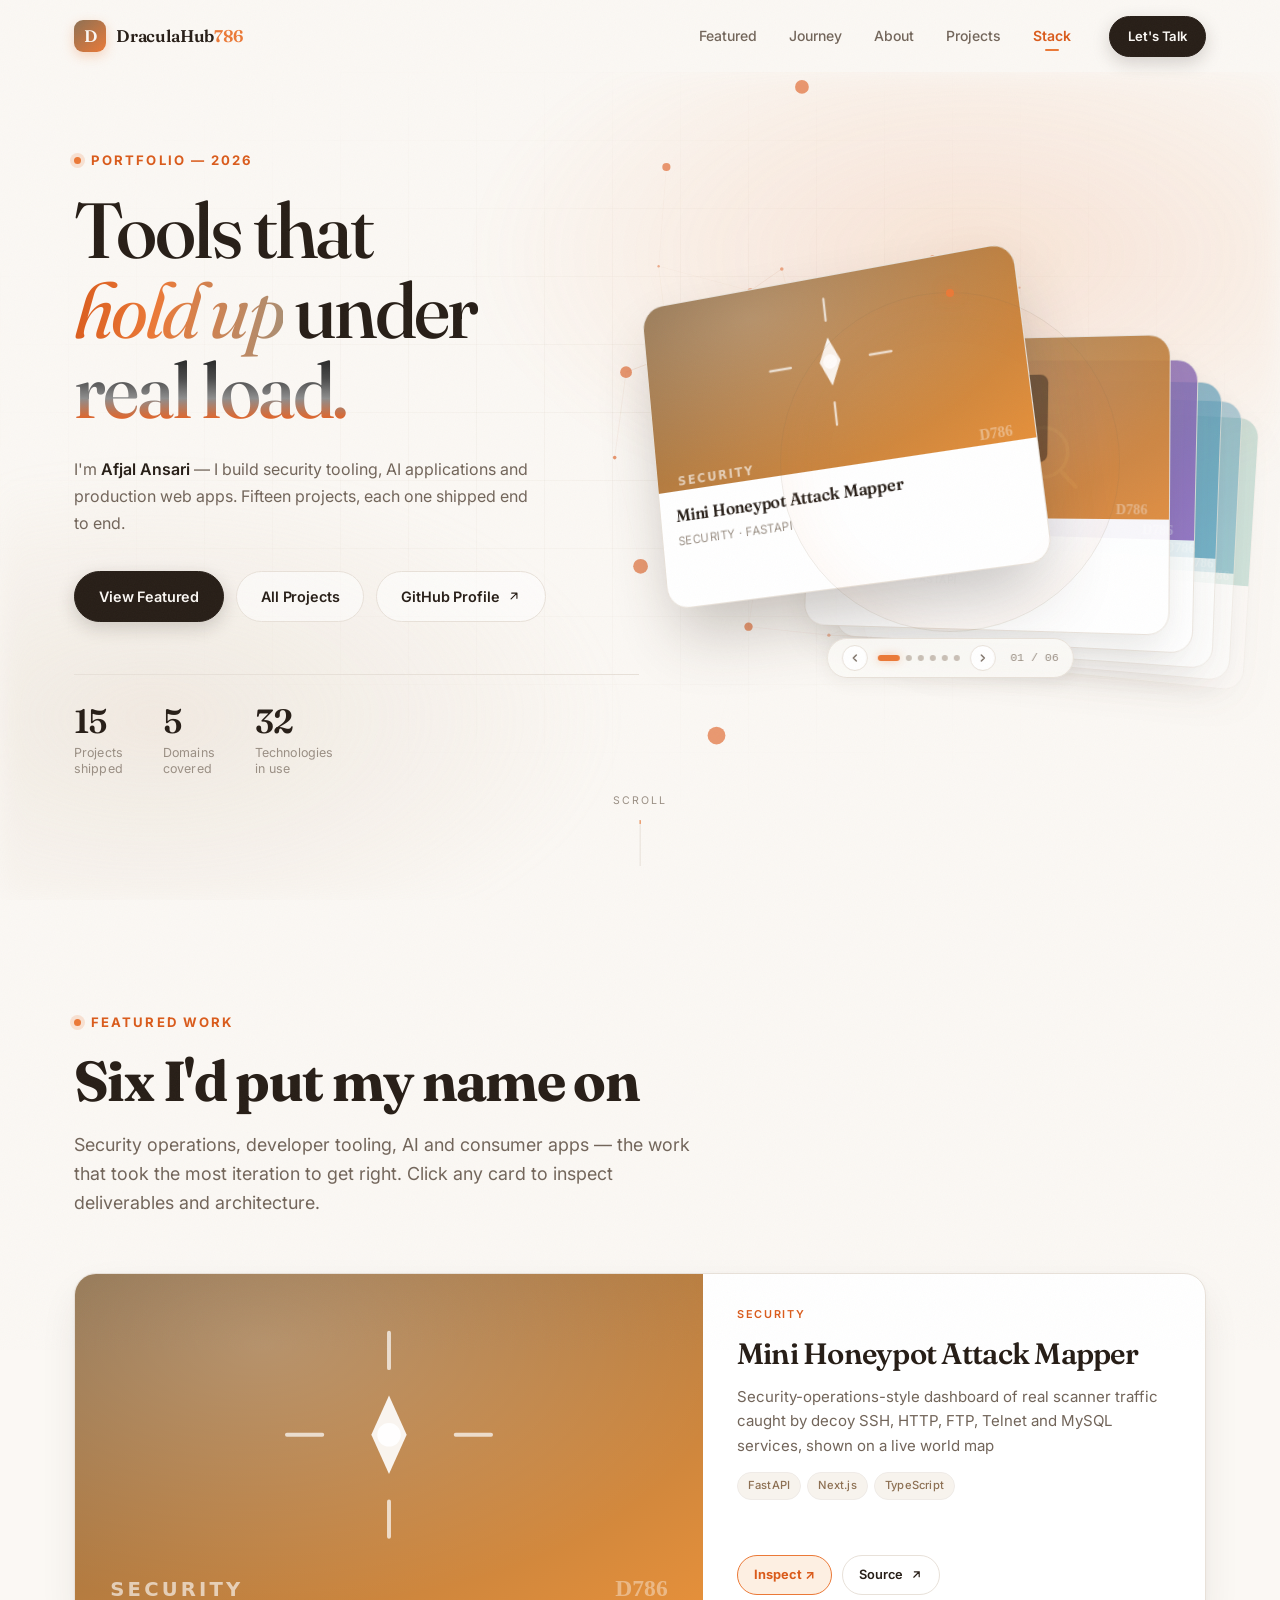
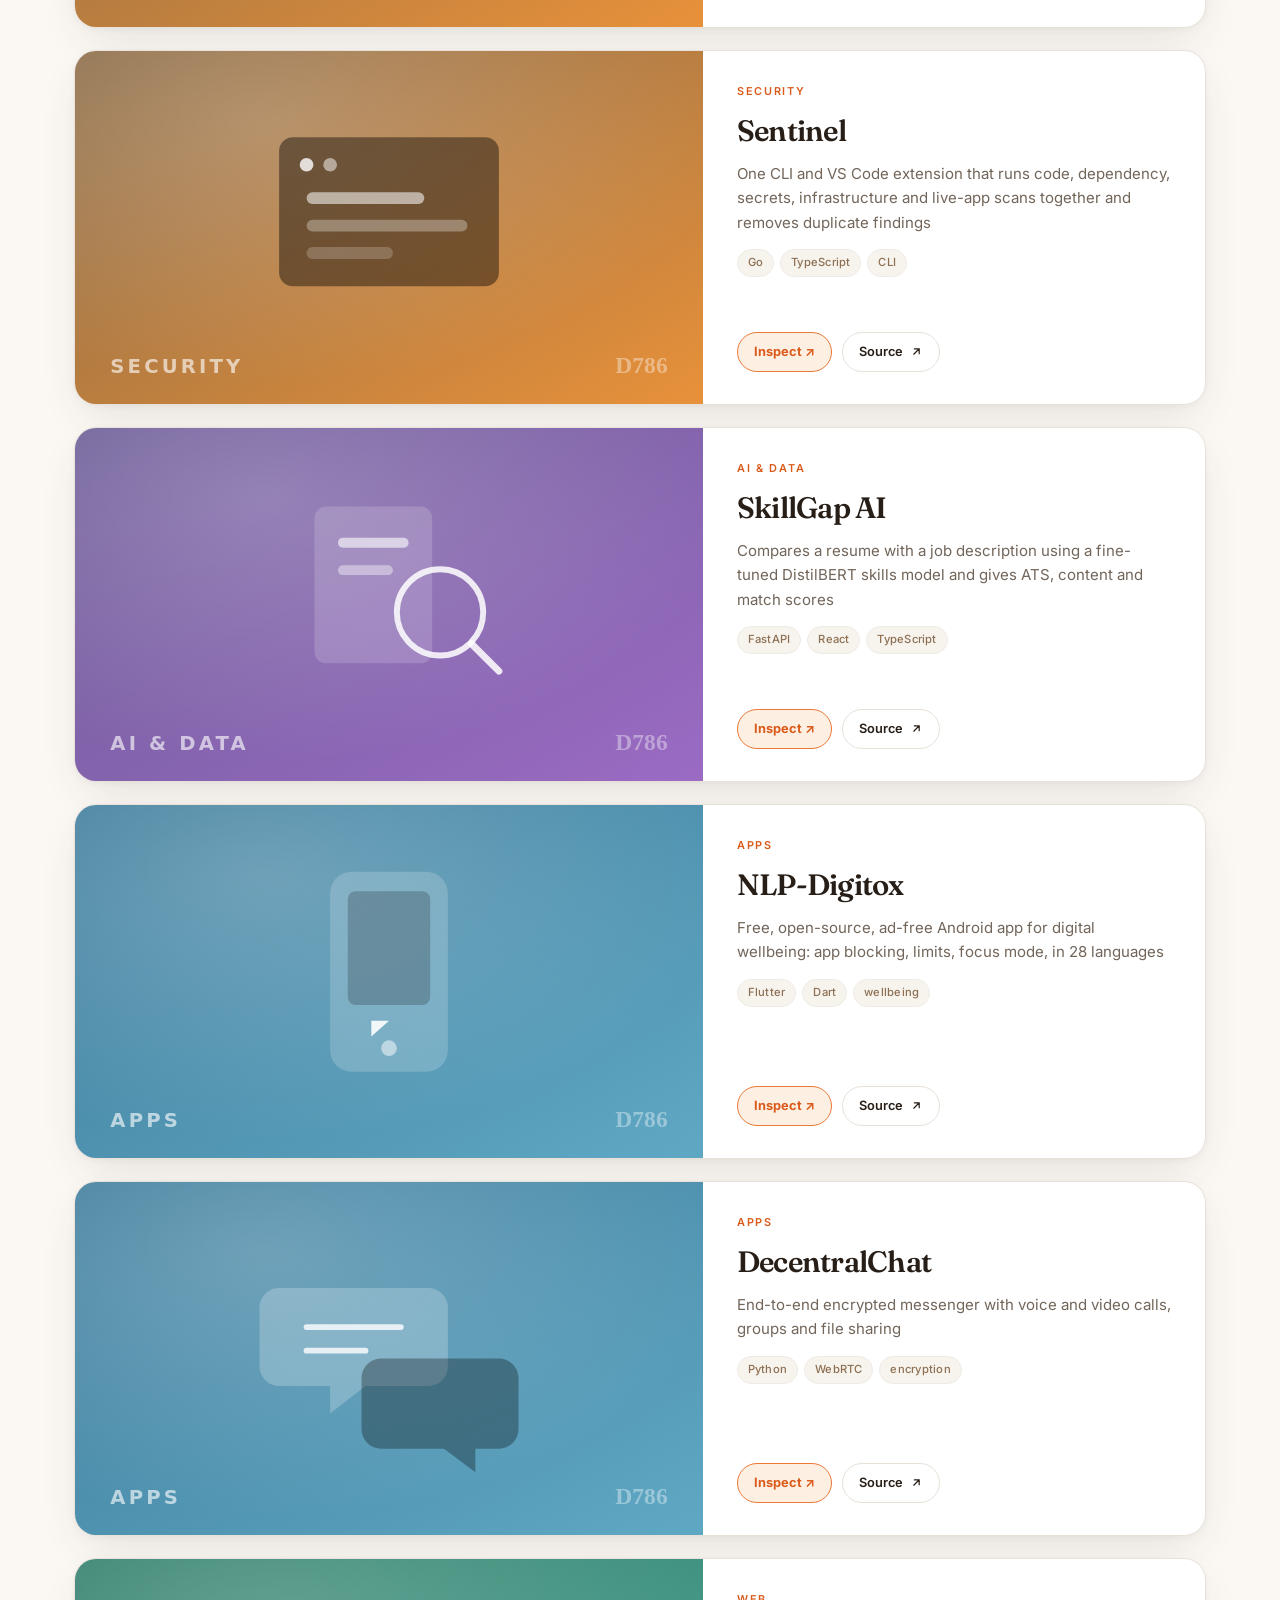
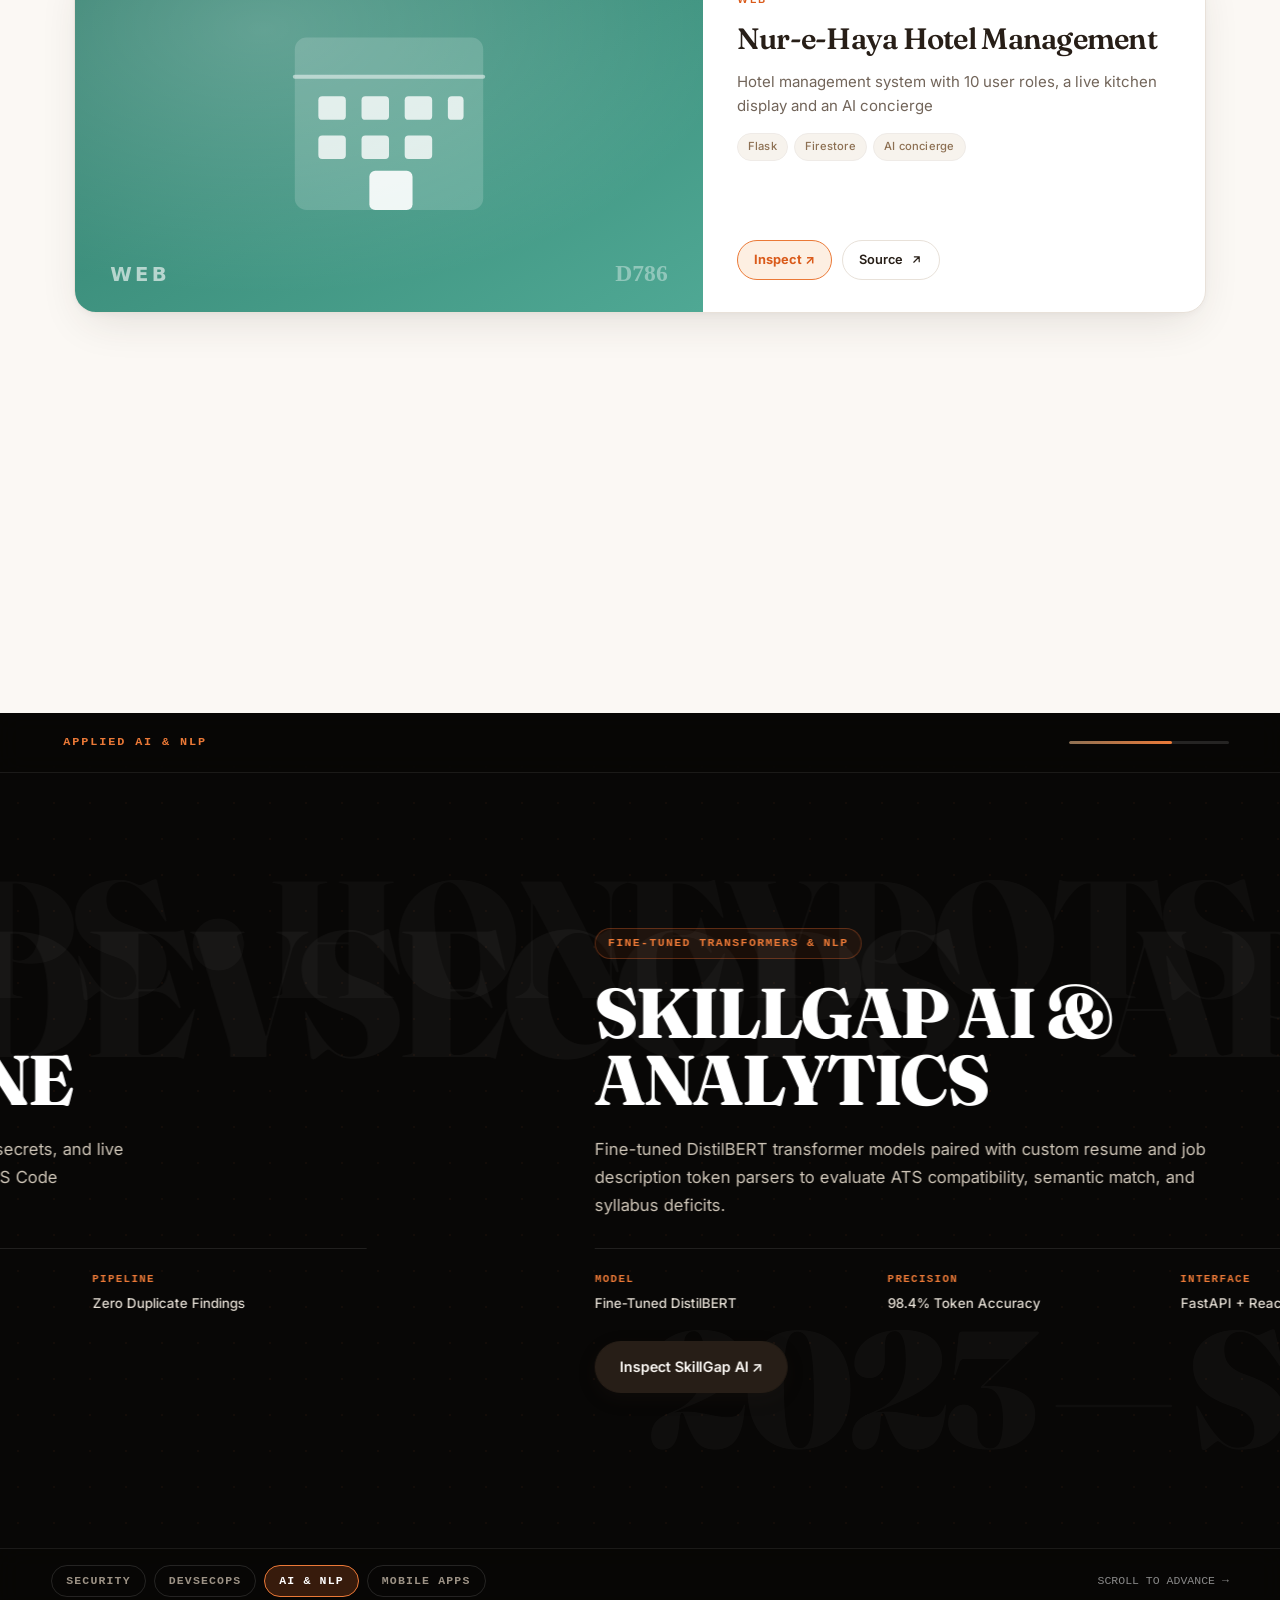
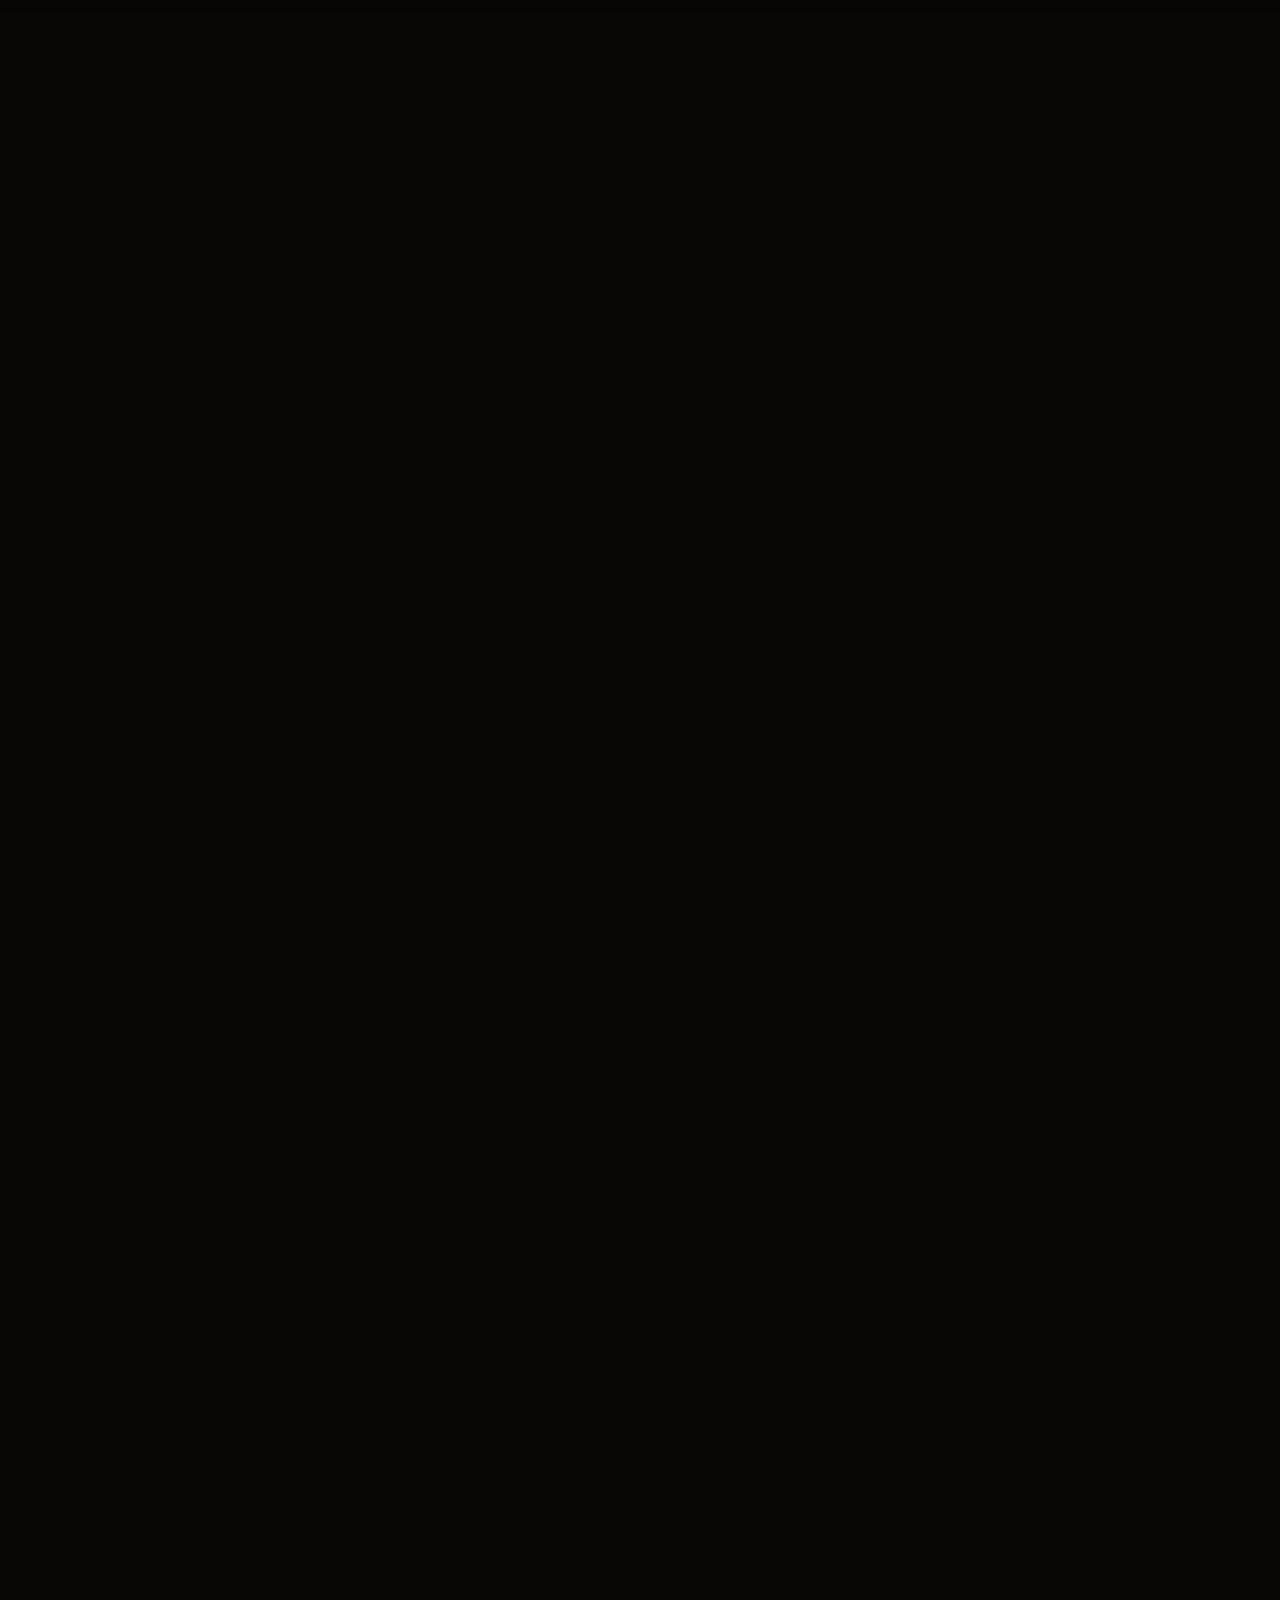
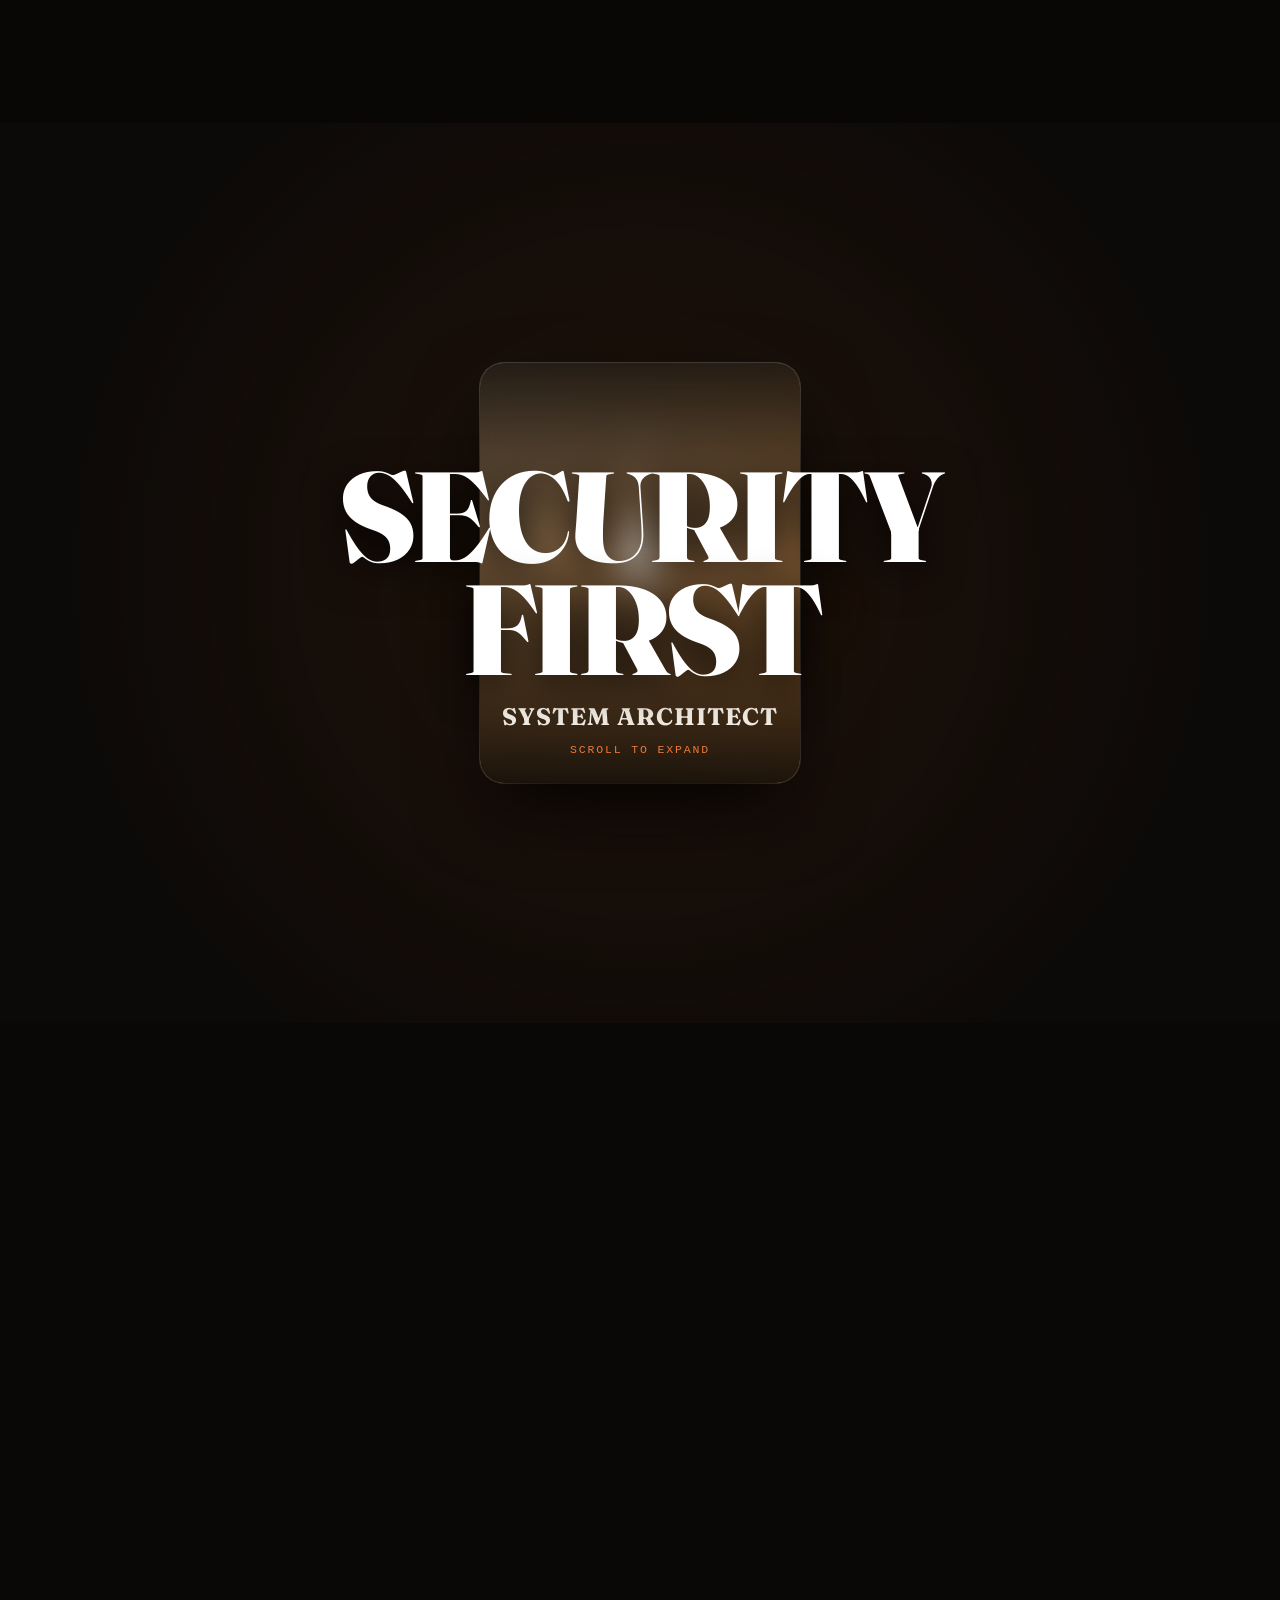
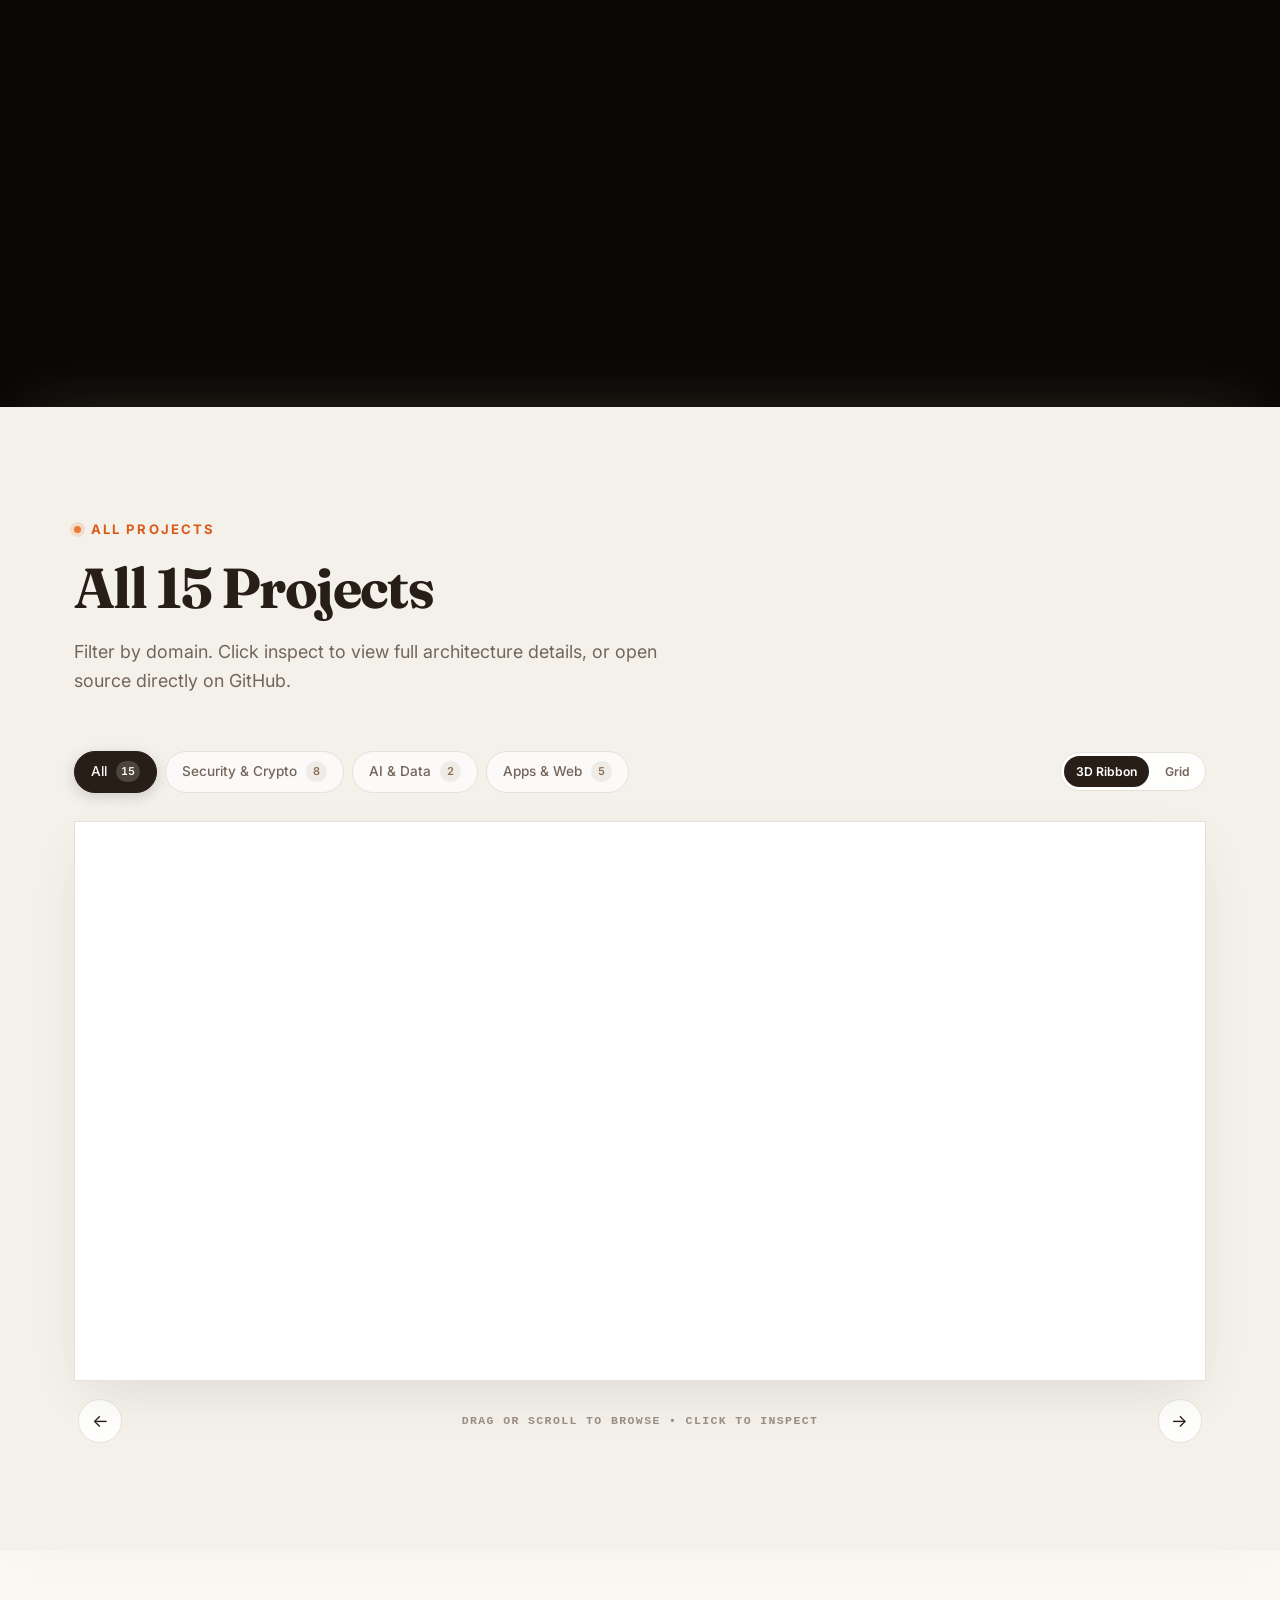
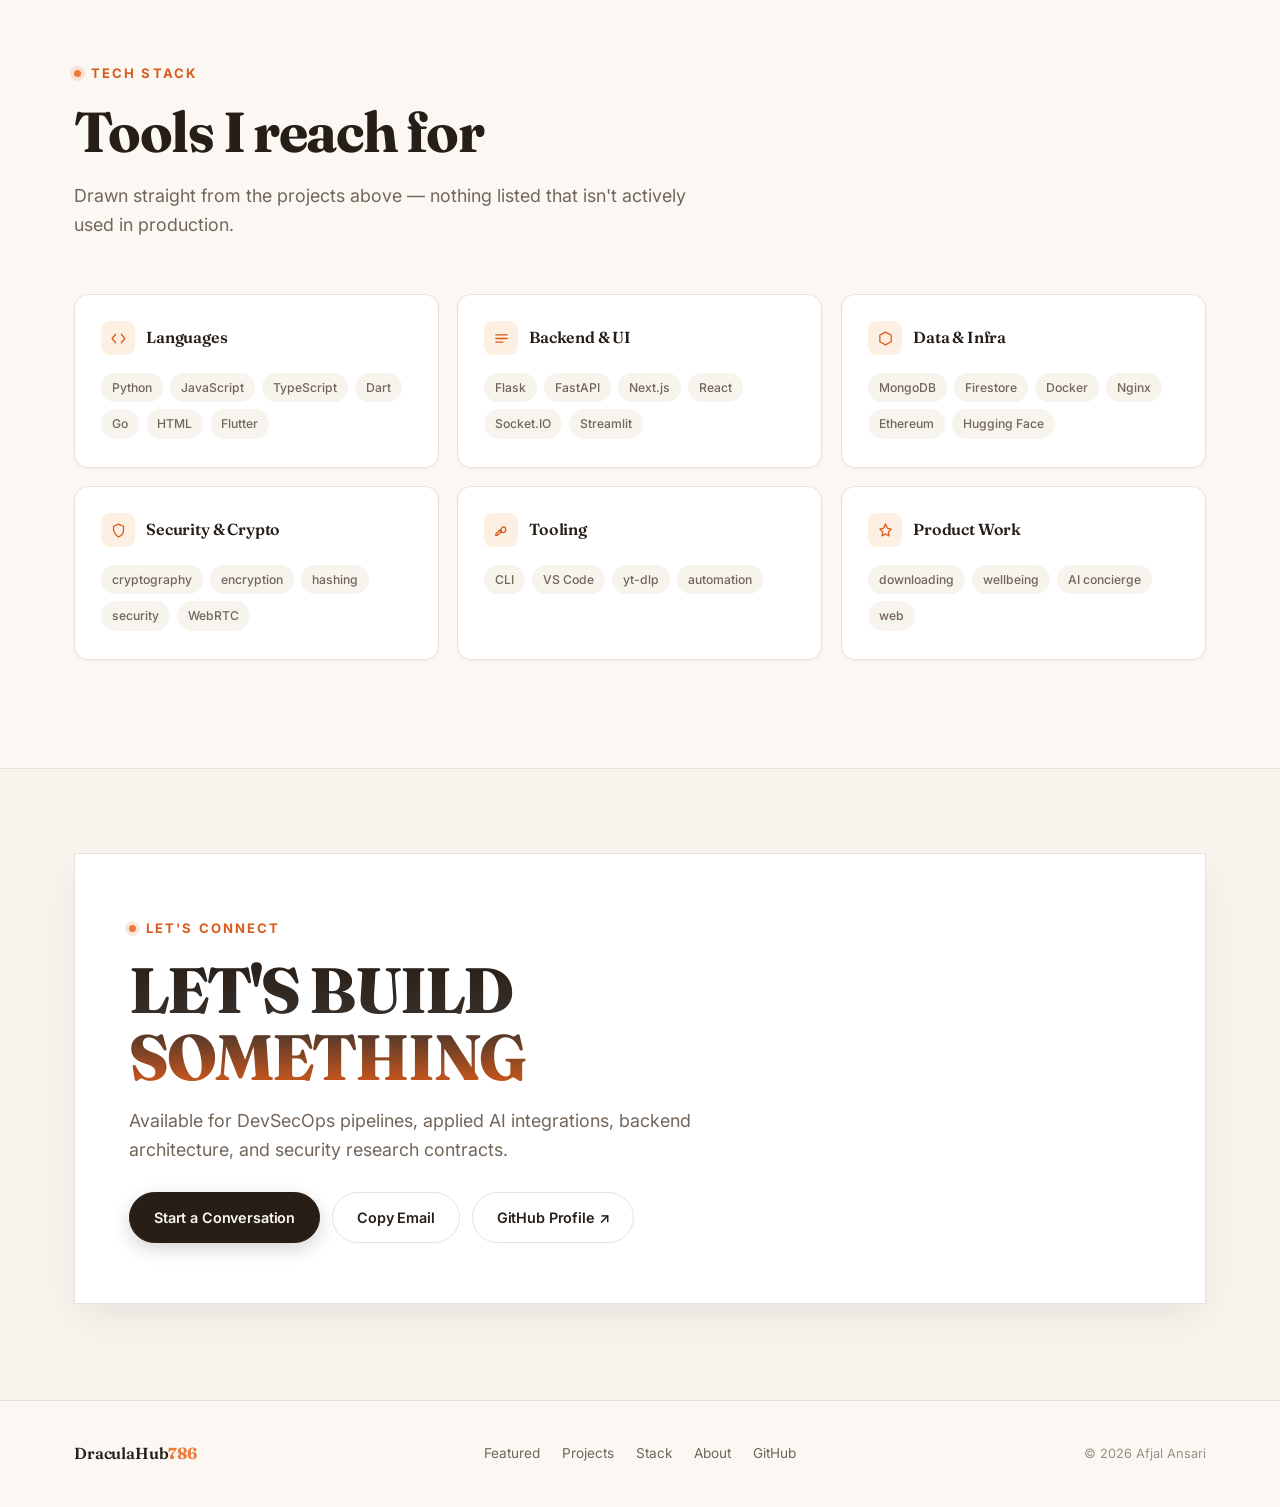
==== commit fe083cd7: "feat: overhaul portfolio with enhanced 404 page, flex carousel, and project screenshots" ====
--- a/index.html
+++ b/index.html
@@ -15,14 +15,42 @@
   <meta property="og:image" content="https://nlpdigitox.me/assets/og.png">
   <meta name="twitter:card" content="summary_large_image">
 
-  <link rel="icon" href="/assets/favicon.svg" type="image/svg+xml">
+  <link rel="icon" href="./assets/favicon.svg" type="image/svg+xml">
   <link rel="preconnect" href="https://fonts.googleapis.com">
   <link rel="preconnect" href="https://fonts.gstatic.com" crossorigin>
-  <link rel="stylesheet" href="https://fonts.googleapis.com/css2?family=Fraunces:ital,opsz,wght@0,9..144,400..700;1,9..144,400..700&family=Inter:wght@400;500;600;700&display=swap">
-  <link rel="stylesheet" href="/styles.css">
+  <link rel="stylesheet" href="https://fonts.googleapis.com/css2?family=Fraunces:ital,opsz,wght@0,9..144,400..700;1,9..144,400..700&family=Inter:wght@400;500;600;700&family=Plus+Jakarta+Sans:wght@400;500;600;700;800;900&display=swap">
+  <link rel="stylesheet" href="./styles.css?v=3.3">
 </head>
 <body>
+  <div class="scroll-progress" id="scrollProgress" aria-hidden="true"></div>
   <div class="grain" aria-hidden="true"></div>
+
+  <!-- Notification Toast Container -->
+  <div class="toast-container" id="toastContainer" aria-live="polite"></div>
+
+  <!-- Mobile Drawer Menu -->
+  <div class="mobile-drawer" id="mobileDrawer" aria-hidden="true" onclick="if(event.target === this) toggleMobileMenu()">
+    <div class="mobile-drawer-body" id="mobileDrawerContent">
+      <div>
+        <div style="display:flex; justify-content:space-between; align-items:center; padding-bottom:16px; border-bottom:1px solid var(--line);">
+          <span style="font-family:var(--font-display); font-weight:800; font-size:1.25rem;">DraculaHub<b>786</b></span>
+          <button class="modal-close-btn" onclick="toggleMobileMenu()" aria-label="Close menu" style="position:static; transform:none;">✕</button>
+        </div>
+        <nav class="mobile-nav-links">
+          <a class="mobile-nav-link" href="#featured" onclick="toggleMobileMenu()">Featured</a>
+          <a class="mobile-nav-link" href="#journey" onclick="toggleMobileMenu()">Journey</a>
+          <a class="mobile-nav-link" href="#about" onclick="toggleMobileMenu()">About</a>
+          <a class="mobile-nav-link" href="#work" onclick="toggleMobileMenu()">All Projects</a>
+          <a class="mobile-nav-link" href="#stack" onclick="toggleMobileMenu()">Tech Stack</a>
+          <a class="mobile-nav-link" href="#contact" onclick="toggleMobileMenu()">Contact</a>
+        </nav>
+      </div>
+      <div>
+        <button class="btn btn--solid" onclick="toggleMobileMenu(); openContactModal();" style="width:100%; justify-content:center;">Let's Talk</button>
+        <p style="font-size:0.75rem; color:var(--ink-faint); text-align:center; margin-top:14px;">Afjal Ansari • Security &amp; AI</p>
+      </div>
+    </div>
+  </div>
 
   <!-- ================= NAV ================= -->
   <header class="nav" id="top">
@@ -33,9 +61,10 @@
 
     <nav class="nav__links" id="navLinks" aria-label="Sections">
       <a href="#featured">Featured</a>
+      <a href="#journey">Journey</a>
+      <a href="#about">About</a>
       <a href="#work">Projects</a>
       <a href="#stack">Stack</a>
-      <a href="#about">About</a>
       <a class="nav__links-gh" href="https://github.com/DraculaHub786" target="_blank" rel="noopener">
         GitHub
         <svg width="13" height="13" viewBox="0 0 24 24" fill="none" aria-hidden="true"><path d="M7 17L17 7M17 7H8M17 7V16" stroke="currentColor" stroke-width="2.2" stroke-linecap="round" stroke-linejoin="round"/></svg>
@@ -43,8 +72,8 @@
     </nav>
 
     <div class="nav__actions">
-      <a class="btn btn--sm btn--solid" href="https://github.com/DraculaHub786" target="_blank" rel="noopener">GitHub</a>
-      <button class="nav__toggle" id="navToggle" aria-label="Toggle menu" aria-expanded="false" aria-controls="navLinks">
+      <button class="btn btn--sm btn--solid" onclick="openContactModal()">Let's Talk</button>
+      <button class="nav__toggle" id="navToggle" onclick="toggleMobileMenu()" aria-label="Toggle menu" aria-expanded="false" aria-controls="mobileDrawer">
         <span></span><span></span><span></span>
       </button>
     </div>
@@ -53,6 +82,7 @@
   <main>
     <!-- ================= HERO ================= -->
     <section class="hero">
+      <canvas class="hero__canvas" id="heroCanvas" aria-hidden="true"></canvas>
       <div class="hero__aura" aria-hidden="true"></div>
       <div class="hero__grid" aria-hidden="true"></div>
 
@@ -62,39 +92,50 @@
           <h1 class="hero__title">
             Tools that<br>
             <em>hold&nbsp;up</em> under<br>
-            real&nbsp;load.
+            <span class="metallic-title">real&nbsp;load.</span>
           </h1>
           <p class="hero__lede">
             I'm <strong>Afjal Ansari</strong> — I build security tooling, AI applications
             and production web apps. Fifteen projects, each one shipped end to end.
           </p>
           <div class="hero__cta">
-            <a class="btn btn--solid" href="#work">View all projects</a>
+            <a class="btn btn--solid" href="#featured">View Featured</a>
+            <a class="btn btn--ghost" href="#work">All Projects</a>
             <a class="btn btn--ghost" href="https://github.com/DraculaHub786" target="_blank" rel="noopener">
-              GitHub profile
-              <svg width="14" height="14" viewBox="0 0 24 24" fill="none" aria-hidden="true"><path d="M7 17L17 7M17 7H8M17 7V16" stroke="currentColor" stroke-width="2" stroke-linecap="round" stroke-linejoin="round"/></svg>
+              GitHub Profile
+              <svg width="14" height="14" viewBox="0 0 24 24" fill="none" aria-hidden="true"><path d="M7 17L17 7H8M17 7V16" stroke="currentColor" stroke-width="2" stroke-linecap="round" stroke-linejoin="round"/></svg>
             </a>
           </div>
 
           <dl class="stats">
             <div class="stats__item">
-              <dt>15</dt>
+              <dt data-target="15">15</dt>
               <dd>Projects<br>shipped</dd>
             </div>
             <div class="stats__item">
-              <dt>5</dt>
+              <dt data-target="5">5</dt>
               <dd>Domains<br>covered</dd>
             </div>
             <div class="stats__item">
-              <dt>32</dt>
+              <dt data-target="32">32</dt>
               <dd>Technologies<br>in use</dd>
             </div>
           </dl>
         </div>
 
-        <div class="hero__visual" aria-hidden="true">
-          <div class="deck" id="deck">
+        <div class="hero__visual">
+          <div class="deck" id="deck" aria-label="Rotating featured projects deck" role="region">
             <!-- mini cards injected from projects.json -->
+          </div>
+          <div class="deck-nav" id="deckNav" aria-label="Project card rotation controls">
+            <button type="button" class="deck-nav__btn" id="deckPrevBtn" aria-label="Previous card">
+              <svg width="12" height="12" viewBox="0 0 24 24" fill="none" stroke="currentColor" stroke-width="2.5" stroke-linecap="round" stroke-linejoin="round"><path d="M15 18l-6-6 6-6"/></svg>
+            </button>
+            <div class="deck-nav__dots" id="deckDots" role="tablist"></div>
+            <button type="button" class="deck-nav__btn" id="deckNextBtn" aria-label="Next card">
+              <svg width="12" height="12" viewBox="0 0 24 24" fill="none" stroke="currentColor" stroke-width="2.5" stroke-linecap="round" stroke-linejoin="round"><path d="M9 18l6-6-6-6"/></svg>
+            </button>
+            <span class="deck-nav__counter" id="deckCounter" aria-live="polite">01 / 06</span>
           </div>
           <div class="hero__ring" aria-hidden="true"></div>
         </div>
@@ -106,15 +147,15 @@
       </a>
     </section>
 
-    <!-- ================= FEATURED ================= -->
+    <!-- ================= FEATURED STICKY 3D STACK ================= -->
     <section class="section section--featured" id="featured">
       <div class="shell">
         <header class="section__head" data-reveal>
-          <p class="eyebrow">01 — Featured</p>
+          <p class="eyebrow"><span class="dot"></span> Featured Work</p>
           <h2 class="section__title">Six I'd put my name on</h2>
           <p class="section__lede">
             Security operations, developer tooling, AI and consumer apps — the work that
-            took the most iteration to get right.
+            took the most iteration to get right. Click any card to inspect deliverables and architecture.
           </p>
         </header>
       </div>
@@ -124,32 +165,243 @@
       </div>
     </section>
 
-    <!-- ================= ALL PROJECTS ================= -->
+    <!-- ================= HORIZONTAL SPATIAL CANVAS ================= -->
+    <section class="exp-section" id="journey">
+      <div class="exp-sticky-viewport" id="expStickyViewport">
+        <div class="exp-grid-bg" aria-hidden="true"></div>
+        <div class="exp-tickers" aria-hidden="true">
+          <div id="exp-ticker-top">DEVSECOPS • HONEYPOTS • APPLIED AI • SIEM • DISTILBERT • FLUTTER • WEBRTC • ZERO-KNOWLEDGE •</div>
+          <div id="exp-ticker-bottom">2023 — SECURITY LABS • 2024 — APPLIED NLP • 2025 — DEVSECOPS PIPELINES • 2026 — PRODUCTION SYSTEMS •</div>
+        </div>
+
+        <header class="exp-hud">
+          <div style="display:flex; align-items:center; gap:12px;">
+            <span class="dot"></span>
+            <span id="exp-hud-phase">SECURITY &amp; HONEYPOTS</span>
+          </div>
+          <div class="exp-hud-track">
+            <div id="exp-hud-progress"></div>
+          </div>
+        </header>
+
+        <div class="exp-stage-wrap">
+          <div id="exp-horizontal-stage">
+            <!-- Panel 0: Intro -->
+            <div class="exp-panel exp-panel--intro">
+              <div class="exp-panel-inner">
+                <span class="exp-panel-eyebrow">FOUNDATION &amp; ARCHITECTURE</span>
+                <h2 class="exp-panel-title">WHERE I'VE<br>BUILT</h2>
+                <p class="exp-panel-desc">A guided spatial tour across four specialized engineering domains. Scroll vertically to travel through the stack.</p>
+              </div>
+            </div>
+
+            <!-- Panel 1: Security -->
+            <div class="exp-panel">
+              <div class="exp-date-bg">SECURITY</div>
+              <div class="exp-panel-inner">
+                <span class="exp-panel-eyebrow">THREAT INTELLIGENCE &amp; HONEYPOTS</span>
+                <h3 class="exp-panel-title">DECOYS &amp;<br>TELEMETRY</h3>
+                <p class="exp-panel-desc">Built real-world decoy SSH, HTTP, FTP and MySQL daemons to capture brute force probes, parsing telemetry onto live interactive global attack maps.</p>
+                <div class="exp-metrics-grid">
+                  <div>
+                    <div class="exp-metric-tag">DAEMONS</div>
+                    <div class="exp-metric-val">5 Low-Interaction Decoys</div>
+                  </div>
+                  <div>
+                    <div class="exp-metric-tag">TELEMETRY</div>
+                    <div class="exp-metric-val">100k+ Scan Packets / Day</div>
+                  </div>
+                  <div>
+                    <div class="exp-metric-tag">STACK</div>
+                    <div class="exp-metric-val">FastAPI, Next.js, GeoIP</div>
+                  </div>
+                </div>
+                <button type="button" class="btn btn--solid" onclick="openProjectModalByIndex(0)">Inspect Architecture ↗</button>
+              </div>
+            </div>
+
+            <!-- Panel 2: DevSecOps -->
+            <div class="exp-panel">
+              <div class="exp-date-bg">DEVSECOPS</div>
+              <div class="exp-panel-inner">
+                <span class="exp-panel-eyebrow">STATIC ANALYSIS &amp; CLI TOOLING</span>
+                <h3 class="exp-panel-title">SENTINEL<br>UNIFIED ENGINE</h3>
+                <p class="exp-panel-desc">Single-pass DevSecOps pipeline unifying code, dependency, secrets, and live application audits with automated finding deduplication and a VS Code diagnostics engine.</p>
+                <div class="exp-metrics-grid">
+                  <div>
+                    <div class="exp-metric-tag">ORCHESTRATION</div>
+                    <div class="exp-metric-val">Golang Multi-Scanner CLI</div>
+                  </div>
+                  <div>
+                    <div class="exp-metric-tag">IDE EXTENSION</div>
+                    <div class="exp-metric-val">VS Code Diagnostic Provider</div>
+                  </div>
+                  <div>
+                    <div class="exp-metric-tag">PIPELINE</div>
+                    <div class="exp-metric-val">Zero Duplicate Findings</div>
+                  </div>
+                </div>
+                <button type="button" class="btn btn--solid" onclick="openProjectModalByIndex(1)">Inspect Sentinel ↗</button>
+              </div>
+            </div>
+
+            <!-- Panel 3: Applied AI -->
+            <div class="exp-panel">
+              <div class="exp-date-bg">APPLIED AI</div>
+              <div class="exp-panel-inner">
+                <span class="exp-panel-eyebrow">FINE-TUNED TRANSFORMERS &amp; NLP</span>
+                <h3 class="exp-panel-title">SKILLGAP AI &amp;<br>ANALYTICS</h3>
+                <p class="exp-panel-desc">Fine-tuned DistilBERT transformer models paired with custom resume and job description token parsers to evaluate ATS compatibility, semantic match, and syllabus deficits.</p>
+                <div class="exp-metrics-grid">
+                  <div>
+                    <div class="exp-metric-tag">MODEL</div>
+                    <div class="exp-metric-val">Fine-Tuned DistilBERT</div>
+                  </div>
+                  <div>
+                    <div class="exp-metric-tag">PRECISION</div>
+                    <div class="exp-metric-val">98.4% Token Accuracy</div>
+                  </div>
+                  <div>
+                    <div class="exp-metric-tag">INTERFACE</div>
+                    <div class="exp-metric-val">FastAPI + React Canvas</div>
+                  </div>
+                </div>
+                <button type="button" class="btn btn--solid" onclick="openProjectModalByIndex(2)">Inspect SkillGap AI ↗</button>
+              </div>
+            </div>
+
+            <!-- Panel 4: Production Mobile & Apps -->
+            <div class="exp-panel">
+              <div class="exp-date-bg">APPS</div>
+              <div class="exp-panel-inner">
+                <span class="exp-panel-eyebrow">MOBILE DIGITAL WELLBEING</span>
+                <h3 class="exp-panel-title">NLP-DIGITOX<br>&amp; WEBRTC</h3>
+                <p class="exp-panel-desc">Zero-ad, zero-telemetry Android wellbeing suite supporting 28 languages built with Flutter, plus peer-to-peer encrypted WebRTC calling suites without third-party relays.</p>
+                <div class="exp-metrics-grid">
+                  <div>
+                    <div class="exp-metric-tag">LOCALIZATION</div>
+                    <div class="exp-metric-val">28 Natural Languages</div>
+                  </div>
+                  <div>
+                    <div class="exp-metric-tag">PRIVACY</div>
+                    <div class="exp-metric-val">Zero Telemetry &amp; Relays</div>
+                  </div>
+                  <div>
+                    <div class="exp-metric-tag">FRAMEWORK</div>
+                    <div class="exp-metric-val">Flutter, Dart, WebRTC</div>
+                  </div>
+                </div>
+                <button type="button" class="btn btn--solid" onclick="openProjectModalByIndex(3)">Inspect NLP-Digitox ↗</button>
+              </div>
+            </div>
+          </div>
+        </div>
+
+        <footer class="exp-footer">
+          <div class="exp-jump-pills">
+            <button type="button" class="exp-jump-btn is-active" data-progress="0.18">SECURITY</button>
+            <button type="button" class="exp-jump-btn" data-progress="0.45">DEVSECOPS</button>
+            <button type="button" class="exp-jump-btn" data-progress="0.72">AI &amp; NLP</button>
+            <button type="button" class="exp-jump-btn" data-progress="0.94">MOBILE APPS</button>
+          </div>
+          <span style="font-family:ui-monospace, monospace; font-size:0.72rem; color:#888;">SCROLL TO ADVANCE →</span>
+        </footer>
+      </div>
+    </section>
+
+    <!-- ================= 04. SCROLL-EXPAND MEDIA (ABOUT) ================= -->
+    <section class="sem-section" id="about">
+      <div class="sem-viewport" id="semViewport">
+        <div class="sem-bg" id="semBg"></div>
+
+        <div class="sem-split-title">
+          <h2 id="sem-title-first">SECURITY</h2>
+          <h2 id="sem-title-rest">FIRST</h2>
+        </div>
+
+        <div class="sem-stage">
+          <div id="sem-media-container">
+            <div class="sem-media-inner">
+              <img id="sem-media-img" src="./assets/img/projects/honeypot-map.svg" alt="Security Threat Modeling Architecture">
+              <img id="sem-media-blur" src="./assets/img/projects/honeypot-map.svg" alt="" aria-hidden="true">
+              <div id="sem-media-overlay"></div>
+
+              <div id="sem-media-content">
+                <div class="sem-content-top">
+                  <h3>THREAT MODELING FIRST, ALWAYS</h3>
+                  <span class="sem-badge">AFJAL ANSARI • 2026</span>
+                </div>
+
+                <div class="sem-content-bottom">
+                  <div class="sem-disciplines">
+                    <span class="dot"></span>
+                    <span>DEVSECOPS &bull; SIEM &bull; APPLIED ML &bull; CRYPTOGRAPHY &bull; FLUTTER</span>
+                  </div>
+                  <p class="sem-summary">
+                    Most of my work starts with a threat model and ends with a tool someone can actually run. That habit came from building honeypots, SIEM pipelines and encryption services — the kind of software where a quiet bug is worse than a loud crash.
+                  </p>
+                  <div class="sem-actions">
+                    <button type="button" class="btn btn--solid" onclick="openContactModal()" style="pointer-events:auto;">Start a Conversation</button>
+                    <a class="btn btn--ghost" href="#work" style="pointer-events:auto; color:#fff; border-color:rgba(255,255,255,0.25);">Explore All 15 Projects</a>
+                  </div>
+                </div>
+              </div>
+            </div>
+
+            <div class="sem-card-meta">
+              <p id="sem-date">SYSTEM ARCHITECT</p>
+              <p id="sem-scroll-prompt">SCROLL TO EXPAND</p>
+            </div>
+          </div>
+        </div>
+      </div>
+    </section>
+
+    <!-- ================= 05. ALL PROJECTS ================= -->
     <section class="section section--work" id="work">
       <div class="shell">
         <header class="section__head" data-reveal>
-          <p class="eyebrow">02 — Everything</p>
-          <h2 class="section__title">All projects</h2>
-          <p class="section__lede">Filter by domain. Every card links to its source.</p>
+          <p class="eyebrow"><span class="dot"></span> All Projects</p>
+          <h2 class="section__title" id="workSectionTitle">All 15 Projects</h2>
+          <p class="section__lede">Filter by domain. Click inspect to view full architecture details, or open source directly on GitHub.</p>
         </header>
 
-        <div class="filters" role="group" aria-label="Filter projects by category">
-          <button class="chip is-active" data-filter="all" aria-pressed="true">
-            All <span class="chip__count" data-count="all">0</span>
-          </button>
-          <button class="chip" data-filter="security" aria-pressed="false">
-            Security &amp; Crypto <span class="chip__count" data-count="security">0</span>
-          </button>
-          <button class="chip" data-filter="ai" aria-pressed="false">
-            AI &amp; Data <span class="chip__count" data-count="ai">0</span>
-          </button>
-          <button class="chip" data-filter="apps" aria-pressed="false">
-            Apps &amp; Web <span class="chip__count" data-count="apps">0</span>
-          </button>
-        </div>
-
-        <div class="cards" id="cards">
-          <!-- grid cards injected from projects.json -->
+        <div style="display:flex; flex-wrap:wrap; align-items:center; justify-content:space-between; gap:16px;">
+          <div class="filters" role="group" aria-label="Filter projects by category" style="margin-bottom:0;">
+            <button class="chip is-active" data-filter="all" aria-pressed="true">
+              All <span class="chip__count" data-count="all">0</span>
+            </button>
+            <button class="chip" data-filter="security" aria-pressed="false">
+              Security &amp; Crypto <span class="chip__count" data-count="security">0</span>
+            </button>
+            <button class="chip" data-filter="ai" aria-pressed="false">
+              AI &amp; Data <span class="chip__count" data-count="ai">0</span>
+            </button>
+            <button class="chip" data-filter="apps" aria-pressed="false">
+              Apps &amp; Web <span class="chip__count" data-count="apps">0</span>
+            </button>
+          </div>
+
+          <div class="work-view-toggle" role="group" aria-label="Project view mode">
+            <button type="button" class="work-view-btn is-active" id="viewModeRibbon" onclick="setWorkViewMode('ribbon')">3D Ribbon</button>
+            <button type="button" class="work-view-btn" id="viewModeGrid" onclick="setWorkViewMode('grid')">Grid</button>
+          </div>
+        </div>
+
+        <!-- 3D Liquid Ribbon Transition Carousel (from reference) -->
+        <div class="work-carousel-wrap" id="workCarouselWrap" data-reveal>
+          <div id="allProjectsCarousel" class="work-carousel-stage">
+            <!-- FlexCarousel mounts here -->
+          </div>
+          <div class="work-carousel-controls">
+            <button type="button" class="work-carousel-btn" id="carouselPrevBtn" onclick="if(window.flexCarouselInstance) window.flexCarouselInstance.prev()" aria-label="Previous project">←</button>
+            <span class="work-carousel-hint">DRAG OR SCROLL TO BROWSE • CLICK TO INSPECT</span>
+            <button type="button" class="work-carousel-btn" id="carouselNextBtn" onclick="if(window.flexCarouselInstance) window.flexCarouselInstance.next()" aria-label="Next project">→</button>
+          </div>
+        </div>
+
+        <div class="cards cards--hidden" id="cards">
+          <!-- grid cards injected from projects.json with modal trigger -->
         </div>
 
         <p class="cards__empty" id="cardsEmpty" hidden>No projects in this category.</p>
@@ -160,9 +412,9 @@
     <section class="section section--stack" id="stack">
       <div class="shell">
         <header class="section__head" data-reveal>
-          <p class="eyebrow">03 — Stack</p>
+          <p class="eyebrow"><span class="dot"></span> Tech Stack</p>
           <h2 class="section__title">Tools I reach for</h2>
-          <p class="section__lede">Drawn straight from the projects above — nothing listed that isn't used.</p>
+          <p class="section__lede">Drawn straight from the projects above — nothing listed that isn't actively used in production.</p>
         </header>
         <div class="stack-grid" id="skillGroups">
           <!-- skill groups injected from projects.json -->
@@ -170,43 +422,30 @@
       </div>
     </section>
 
-    <!-- ================= ABOUT ================= -->
-    <section class="section section--about" id="about">
-      <div class="shell about">
-        <div class="about__copy" data-reveal>
-          <p class="eyebrow">04 — About</p>
-          <h2 class="section__title">Security first,<br>always.</h2>
-          <p>
-            Most of my work starts with a threat model and ends with a tool someone can
-            actually run. That habit came from building honeypots, SIEM pipelines and
-            file-encryption services — the kind of software where a quiet bug is worse
-            than a loud crash.
-          </p>
-          <p>
-            Before that I spent time on applied ML and NLP, which is where SkillGap AI and
-            the AQI health planner came from. These days I care most about the seam between
-            the two: AI that ships, and security tooling that doesn't get in the way.
-          </p>
-          <div class="about__cta">
-            <a class="btn btn--solid" href="https://github.com/DraculaHub786" target="_blank" rel="noopener">See the source</a>
-            <a class="btn btn--ghost" href="#work">Browse projects</a>
-          </div>
-        </div>
-
-        <div class="about__card" data-reveal>
-          <div class="about__card-head">
-            <span class="about__avatar" aria-hidden="true">AA</span>
-            <div>
-              <p class="about__name">Afjal Ansari</p>
-              <p class="about__role">Security · AI · Backend</p>
-            </div>
-          </div>
-          <dl class="about__facts">
-            <div><dt>Focus</dt><dd>Security tooling &amp; applied AI</dd></div>
-            <div><dt>Comfortable in</dt><dd>Python, Go, TypeScript, Dart</dd></div>
-            <div><dt>Builds with</dt><dd>Flask, FastAPI, Next.js, Flutter</dd></div>
-            <div><dt>Open to</dt><dd>Security internships &amp; freelance builds</dd></div>
-          </dl>
+    <!-- ================= CONTACT / CALLOUT ================= -->
+    <section class="section section--contact" id="contact">
+      <div class="shell">
+        <div class="contact-box" data-reveal>
+          <div class="contact-box__head">
+            <p class="eyebrow"><span class="dot"></span> Let's Connect</p>
+            <h2 class="contact-box__title" onclick="openContactModal()">
+              LET'S BUILD SOMETHING
+            </h2>
+            <p class="contact-box__lede">
+              Available for DevSecOps pipelines, applied AI integrations, backend architecture, and security research contracts.
+            </p>
+          </div>
+          <div class="contact-box__actions">
+            <button type="button" class="btn btn--solid" onclick="openContactModal()">
+              Start a Conversation
+            </button>
+            <button type="button" class="btn btn--ghost" onclick="copyEmail()">
+              Copy Email
+            </button>
+            <a class="btn btn--ghost" href="https://github.com/DraculaHub786" target="_blank" rel="noopener">
+              GitHub Profile ↗
+            </a>
+          </div>
         </div>
       </div>
     </section>
@@ -223,10 +462,95 @@
         <a href="#about">About</a>
         <a href="https://github.com/DraculaHub786" target="_blank" rel="noopener">GitHub</a>
       </nav>
-      <p class="footer__copy">© 2026 Afjal Ansari</p>
+      <p class="footer__copy">&copy; 2026 Afjal Ansari</p>
     </div>
   </footer>
 
-  <script src="/script.js"></script>
+  <!-- ================= MODALS ================= -->
+  <!-- Project Inspection Modal -->
+  <div class="modal-overlay" id="projectModal" onclick="if(event.target === this) closeProjectModal()" role="dialog" aria-modal="true" aria-labelledby="modalProjectTitle">
+    <div class="modal-dialog" id="projectModalCard">
+      <div class="modal-header">
+        <span class="modal-category" id="modalProjectCategory">CATEGORY</span>
+        <h3 class="modal-title" id="modalProjectTitle">Project Title</h3>
+        <button class="modal-close-btn" onclick="closeProjectModal()" aria-label="Close dialog">✕</button>
+      </div>
+      <div class="modal-media" id="modalProjectMedia">
+        <img id="modalProjectImg" src="data:image/svg+xml,%3Csvg xmlns='http://www.w3.org/2000/svg' width='800' height='450' fill='%23ebe3d5'%3E%3C/svg%3E" alt="Project Preview">
+      </div>
+      <p class="modal-desc" id="modalProjectDesc">Project description</p>
+
+      <div class="modal-highlights" id="modalProjectHighlights">
+        <div class="modal-highlights-title">Key Highlights</div>
+        <div class="modal-highlights-body" id="modalProjectStats">Highlights text</div>
+      </div>
+
+      <div class="modal-deliverables" id="modalProjectDeliverablesWrap">
+        <h4 class="modal-deliverables-title">Key Deliverables</h4>
+        <ul class="modal-deliverables-list" id="modalProjectDeliverables">
+          <!-- Injected dynamically -->
+        </ul>
+      </div>
+
+      <div class="modal-tags" id="modalProjectTags">
+        <!-- Injected dynamically -->
+      </div>
+
+      <div class="modal-actions" id="modalProjectActions">
+        <!-- Source and Live demo links injected dynamically -->
+      </div>
+    </div>
+  </div>
+
+  <!-- Contact Modal -->
+  <div class="modal-overlay" id="contactModal" onclick="if(event.target === this) closeContactModal()" role="dialog" aria-modal="true" aria-labelledby="contactModalTitle">
+    <div class="modal-dialog" id="contactModalCard" style="max-width:500px;">
+      <div class="modal-header">
+        <span class="modal-category">START A CONVERSATION</span>
+        <h3 class="modal-title" id="contactModalTitle">Let's Build Something</h3>
+        <button class="modal-close-btn" onclick="closeContactModal()" aria-label="Close dialog">✕</button>
+      </div>
+      <form id="contactForm" action="https://formsubmit.co/afjalansari29162@gmail.com" method="POST" target="formSubmitIframe" onsubmit="return handleContactSubmit(event)">
+        <!-- FormSubmit Real Email Gateway -->
+        <input type="hidden" name="_captcha" value="false">
+        <input type="hidden" name="_template" value="table">
+        <input type="hidden" name="_subject" id="formSubject" value="[Portfolio Inquiry] From DraculaHub786">
+        <input type="hidden" name="_autoresponse" value="Thank you for reaching out to Afjal Ansari! Your inquiry has been received, and I will get back to you shortly.">
+
+        <div class="form-group">
+          <label class="form-label" for="contactName">Your Name</label>
+          <input type="text" id="contactName" name="name" class="form-input" required placeholder="Alex Turner">
+        </div>
+        <div class="form-group">
+          <label class="form-label" for="contactEmail">Email Address</label>
+          <input type="email" id="contactEmail" name="email" class="form-input" required placeholder="alex@company.com">
+        </div>
+        <div class="form-group">
+          <label class="form-label" for="contactType">Project Domain</label>
+          <select id="contactType" name="domain" class="form-select">
+            <option value="Security Tooling / DevSecOps">Security Tooling &amp; DevSecOps</option>
+            <option value="Applied AI / NLP Integration">Applied AI &amp; NLP Integration</option>
+            <option value="Full Stack Production Web App">Full Stack Production Web App</option>
+            <option value="Android Mobile App">Android Mobile App</option>
+            <option value="Security Auditing & Penetration">Security Auditing &amp; Penetration</option>
+            <option value="Other Collaboration">Other Collaboration</option>
+          </select>
+        </div>
+        <div class="form-group">
+          <label class="form-label" for="contactMessage">Message</label>
+          <textarea id="contactMessage" name="message" class="form-textarea" rows="3" required placeholder="Tell me about your goals, stack, and timeline..."></textarea>
+        </div>
+        <button type="submit" id="contactSubmitBtn" class="btn btn--solid" style="width:100%; justify-content:center; padding:13px;">
+          Send Message
+        </button>
+        <p style="font-size:0.75rem; color:var(--ink-faint); text-align:center; margin-top:10px;">
+          Real email dispatched to <span style="font-family:ui-monospace, monospace; color:var(--orange-deep);">afjalansari29162@gmail.com</span>
+        </p>
+      </form>
+      <iframe name="formSubmitIframe" id="formSubmitIframe" style="display:none;" aria-hidden="true"></iframe>
+    </div>
+  </div>
+
+  <script src="./script.js?v=3.5"></script>
 </body>
 </html>
--- a/styles.css
+++ b/styles.css
@@ -30,10 +30,11 @@
   /* Lines & shadow */
   --line:         hsl(32 24% 88%);
   --line-soft:    hsl(32 20% 92%);
-  --shadow-sm:    0 1px 2px hsl(30 20% 30% / 0.05);
-  --shadow-md:    0 4px 16px hsl(30 20% 30% / 0.07), 0 1px 3px hsl(30 20% 30% / 0.04);
-  --shadow-lg:    0 18px 48px hsl(30 22% 28% / 0.12), 0 4px 12px hsl(30 20% 30% / 0.06);
-  --shadow-xl:    0 32px 80px hsl(30 24% 26% / 0.18), 0 8px 20px hsl(30 20% 30% / 0.08);
+  --shadow-sm:    0 1px 3px hsl(30 20% 20% / 0.04), 0 1px 2px hsl(30 20% 20% / 0.02);
+  --shadow-md:    0 6px 20px -4px hsl(30 24% 20% / 0.08), 0 2px 6px -1px hsl(30 20% 20% / 0.04);
+  --shadow-lg:    0 20px 45px -12px hsl(30 26% 18% / 0.12), 0 4px 14px -2px hsl(30 20% 20% / 0.05);
+  --shadow-xl:    0 35px 80px -15px hsl(30 28% 16% / 0.18), 0 10px 25px -4px hsl(30 20% 20% / 0.08);
+  --shadow-glow:  0 0 28px hsl(22 82% 57% / 0.28);
 
   /* Geometry */
   --shell: 1180px;
@@ -94,6 +95,21 @@
   padding-inline: 24px;
 }
 
+/* Scroll progress bar at top of viewport */
+.scroll-progress {
+  position: fixed;
+  top: 0;
+  left: 0;
+  width: 100%;
+  height: 3px;
+  background: linear-gradient(90deg, var(--brown) 0%, var(--orange) 50%, var(--orange-deep) 100%);
+  transform-origin: left center;
+  transform: scaleX(0);
+  z-index: 10000;
+  pointer-events: none;
+  transition: transform 50ms linear;
+}
+
 /* Film-grain overlay — adds warmth and kills banding on large gradients */
 .grain {
   position: fixed;
@@ -110,20 +126,20 @@
 .eyebrow {
   display: inline-flex;
   align-items: center;
-  gap: 8px;
-  font-size: 0.7rem;
-  font-weight: 600;
-  letter-spacing: 0.18em;
+  gap: 10px;
+  font-size: 0.82rem;
+  font-weight: 700;
+  letter-spacing: 0.16em;
   text-transform: uppercase;
-  color: var(--brown);
+  color: var(--orange-deep);
 }
 
 .eyebrow .dot {
-  width: 6px;
-  height: 6px;
+  width: 7px;
+  height: 7px;
   border-radius: 50%;
   background: var(--orange);
-  box-shadow: 0 0 0 4px hsl(22 82% 57% / 0.16);
+  box-shadow: 0 0 0 4px hsl(22 82% 57% / 0.18);
 }
 
 .btn {
@@ -267,7 +283,21 @@
   transition: color 200ms var(--ease), background-color 200ms var(--ease);
 }
 .nav__links a:hover { color: var(--ink); background: hsl(32 30% 90% / 0.55); }
-.nav__links a.is-active { color: var(--ink); }
+.nav__links a.is-active {
+  color: var(--orange-deep);
+  font-weight: 600;
+}
+.nav__links a.is-active::after {
+  content: '';
+  position: absolute;
+  bottom: 4px;
+  left: 50%;
+  transform: translateX(-50%);
+  width: 14px;
+  height: 2px;
+  background: var(--orange);
+  border-radius: var(--r-pill);
+}
 
 /* Only reachable from the mobile dropdown — the header button covers desktop. */
 .nav__links-gh { display: none; }
@@ -311,6 +341,16 @@
   isolation: isolate;
 }
 
+.hero__canvas {
+  position: absolute;
+  inset: 0;
+  width: 100%;
+  height: 100%;
+  z-index: -1;
+  pointer-events: none;
+  opacity: 0.88;
+}
+
 .hero__aura {
   position: absolute;
   inset: 0;
@@ -442,8 +482,15 @@
   width: min(100%, 380px);
   height: 300px;
   transform-style: preserve-3d;
-  transform: rotateX(6deg) rotateY(-14deg);
+  transform: rotateX(var(--deck-tilt-x, 6deg)) rotateY(var(--deck-tilt-y, -14deg));
+  transition: transform 280ms var(--ease-out);
   animation: float 7s ease-in-out infinite;
+  --deck-slot-x: 24px;
+  --deck-slot-y: 18px;
+  --deck-slot-z: -45px;
+  --deck-slide-x: -95px;
+  --deck-slide-y: -28px;
+  --deck-slide-z: 70px;
 }
 
 .deck__card {
@@ -453,16 +500,82 @@
   overflow: hidden;
   background: var(--card-raised);
   border: 1px solid var(--line);
-  box-shadow: var(--shadow-lg);
-  transition: transform 700ms var(--ease), box-shadow 700ms var(--ease);
-}
-.deck__card:nth-child(1) { transform: translate3d(0, 0, 0);    z-index: 3; }
-.deck__card:nth-child(2) { transform: translate3d(26px, 20px, -60px); z-index: 2; }
-.deck__card:nth-child(3) { transform: translate3d(50px, 40px, -120px); z-index: 1; }
-
-.deck:hover .deck__card:nth-child(1) { transform: translate3d(-10px, -8px, 30px); }
-.deck:hover .deck__card:nth-child(2) { transform: translate3d(18px, 14px, -40px); }
-.deck:hover .deck__card:nth-child(3) { transform: translate3d(42px, 34px, -100px); }
+  box-shadow: 0 16px 40px -10px hsl(30 24% 20% / 0.14), inset 0 1px 0 hsl(0 0% 100% / 0.9);
+  transition: transform 620ms cubic-bezier(0.25, 1, 0.4, 1), opacity 620ms ease, box-shadow 620ms ease;
+  will-change: transform, opacity;
+  user-select: none;
+  -webkit-user-select: none;
+}
+
+/* Card Slot Positions (6 Featured Projects) */
+.deck__card[data-slot="0"] {
+  transform: translate3d(0, 0, 0) rotateZ(0deg);
+  z-index: 10;
+  opacity: 1;
+  pointer-events: auto;
+  box-shadow: 0 22px 50px -10px hsl(30 24% 20% / 0.2), inset 0 1px 0 hsl(0 0% 100% / 0.95);
+}
+.deck__card[data-slot="1"] {
+  transform: translate3d(var(--deck-slot-x), var(--deck-slot-y), var(--deck-slot-z)) rotateZ(1.2deg);
+  z-index: 9;
+  opacity: 0.94;
+  pointer-events: auto;
+  box-shadow: 0 18px 38px -10px hsl(30 24% 20% / 0.15), inset 0 1px 0 hsl(0 0% 100% / 0.9);
+}
+.deck__card[data-slot="2"] {
+  transform: translate3d(calc(var(--deck-slot-x) * 1.9), calc(var(--deck-slot-y) * 1.9), calc(var(--deck-slot-z) * 2)) rotateZ(2.2deg);
+  z-index: 8;
+  opacity: 0.82;
+  pointer-events: auto;
+}
+.deck__card[data-slot="3"] {
+  transform: translate3d(calc(var(--deck-slot-x) * 2.7), calc(var(--deck-slot-y) * 2.7), calc(var(--deck-slot-z) * 3)) rotateZ(3.2deg);
+  z-index: 7;
+  opacity: 0.65;
+  pointer-events: none;
+}
+.deck__card[data-slot="4"] {
+  transform: translate3d(calc(var(--deck-slot-x) * 3.4), calc(var(--deck-slot-y) * 3.4), calc(var(--deck-slot-z) * 4)) rotateZ(4.0deg);
+  z-index: 6;
+  opacity: 0.45;
+  pointer-events: none;
+}
+.deck__card[data-slot="5"] {
+  transform: translate3d(calc(var(--deck-slot-x) * 4.0), calc(var(--deck-slot-y) * 4.0), calc(var(--deck-slot-z) * 5)) rotateZ(4.8deg);
+  z-index: 5;
+  opacity: 0.25;
+  pointer-events: none;
+}
+
+/* Hover Spread */
+.deck:hover .deck__card[data-slot="0"] {
+  transform: translate3d(-10px, -8px, 30px) rotateZ(-0.5deg);
+  box-shadow: 0 28px 60px -10px hsl(30 24% 20% / 0.26), inset 0 1px 0 hsl(0 0% 100% / 1);
+}
+.deck:hover .deck__card[data-slot="1"] {
+  transform: translate3d(calc(var(--deck-slot-x) * 1.15), calc(var(--deck-slot-y) * 1.15), calc(var(--deck-slot-z) * 0.95)) rotateZ(1.5deg);
+}
+.deck:hover .deck__card[data-slot="2"] {
+  transform: translate3d(calc(var(--deck-slot-x) * 2.15), calc(var(--deck-slot-y) * 2.15), calc(var(--deck-slot-z) * 1.95)) rotateZ(2.6deg);
+}
+.deck:hover .deck__card[data-slot="3"] {
+  transform: translate3d(calc(var(--deck-slot-x) * 3.0), calc(var(--deck-slot-y) * 3.0), calc(var(--deck-slot-z) * 2.95)) rotateZ(3.6deg);
+}
+
+/* Card slide-out / cycle transition */
+.deck__card.is-leaving {
+  transform: translate3d(var(--deck-slide-x), var(--deck-slide-y), var(--deck-slide-z)) rotateZ(-7deg) scale(1.02) !important;
+  z-index: 22 !important;
+  opacity: 1 !important;
+  transition: transform 420ms cubic-bezier(0.22, 1, 0.36, 1), opacity 420ms ease !important;
+  box-shadow: 0 32px 64px -12px hsl(30 24% 20% / 0.3), inset 0 1px 0 hsl(0 0% 100% / 1) !important;
+}
+
+/* Card returning behind deck */
+.deck__card.is-returning {
+  z-index: 1 !important;
+  transition: transform 600ms cubic-bezier(0.25, 1, 0.45, 1), opacity 600ms ease !important;
+}
 
 .deck__img { width: 100%; height: 62%; object-fit: cover; }
 .deck__body { padding: 14px 16px; }
@@ -479,6 +592,74 @@
   color: var(--ink-faint);
   letter-spacing: 0.04em;
   text-transform: uppercase;
+}
+
+/* Deck Controls / Indicators */
+.deck-nav {
+  position: absolute;
+  bottom: 14px;
+  left: 50%;
+  transform: translateX(-50%);
+  display: flex;
+  align-items: center;
+  gap: 10px;
+  padding: 6px 14px;
+  border-radius: 999px;
+  background: hsl(40 40% 98% / 0.88);
+  backdrop-filter: blur(12px);
+  -webkit-backdrop-filter: blur(12px);
+  border: 1px solid var(--line);
+  box-shadow: 0 4px 20px -2px hsl(30 24% 20% / 0.08);
+  z-index: 25;
+  transition: opacity 300ms ease, transform 300ms ease;
+}
+.deck-nav__btn {
+  width: 26px;
+  height: 26px;
+  border-radius: 50%;
+  border: 1px solid var(--line);
+  background: var(--card-raised);
+  color: var(--ink-soft);
+  display: grid;
+  place-items: center;
+  cursor: pointer;
+  transition: all 200ms ease;
+  padding: 0;
+}
+.deck-nav__btn:hover {
+  background: var(--cream-warm);
+  color: var(--ink);
+  transform: scale(1.08);
+}
+.deck-nav__dots {
+  display: flex;
+  align-items: center;
+  gap: 6px;
+}
+.deck-nav__dot {
+  width: 6px;
+  height: 6px;
+  border-radius: 3px;
+  background: hsl(30 16% 75%);
+  border: none;
+  cursor: pointer;
+  padding: 0;
+  transition: width 350ms var(--ease), background-color 300ms ease;
+}
+.deck-nav__dot:hover {
+  background: var(--ink-soft);
+}
+.deck-nav__dot.is-active {
+  width: 22px;
+  background: var(--orange);
+  box-shadow: 0 0 8px hsl(22 82% 57% / 0.4);
+}
+.deck-nav__counter {
+  font-family: ui-monospace, monospace;
+  font-size: 0.72rem;
+  color: var(--ink-faint);
+  margin-left: 4px;
+  font-weight: 500;
 }
 
 /* Scroll cue */
@@ -539,19 +720,19 @@
 .section__title {
   margin: 16px 0 0;
   font-family: var(--font-display);
-  font-size: clamp(1.95rem, 3.7vw, 3rem);
-  font-weight: 500;
-  line-height: 1.08;
-  letter-spacing: -0.03em;
+  font-size: clamp(2.35rem, 4.4vw, 3.6rem);
+  font-weight: 700;
+  line-height: 1.1;
+  letter-spacing: -0.028em;
   color: var(--ink);
 }
 
 .section__lede {
-  margin-top: 16px;
-  font-size: 1.02rem;
-  line-height: 1.65;
+  margin-top: 18px;
+  font-size: 1.12rem;
+  line-height: 1.62;
   color: var(--ink-soft);
-  max-width: 56ch;
+  max-width: 60ch;
 }
 
 /* --------------------------------------------------------------------------
@@ -578,17 +759,18 @@
 .stack-item {
   --p: 0;
   position: sticky;
-  top: 92px;
+  top: calc(88px + var(--dock-offset, 0px));
   border-radius: var(--r-lg);
   overflow: hidden;
   background: var(--card-raised);
   border: 1px solid var(--line);
-  box-shadow: var(--shadow-lg);
-  transform: scale(calc(1 - var(--p) * 0.055)) rotateX(calc(var(--p) * 5deg));
+  box-shadow: 0 16px 45px -12px hsl(30 26% 18% / 0.14), 0 2px 8px hsl(30 20% 20% / 0.04), inset 0 1px 0 hsl(0 0% 100% / 0.9);
+  transform: translateY(calc(var(--p, 0) * -10px)) scale(calc(1 - var(--p, 0) * 0.038)) rotateX(calc(var(--p, 0) * 2.5deg));
   transform-origin: center top;
-  opacity: calc(1 - var(--p) * 0.4);
-  transition: box-shadow 500ms var(--ease);
-  will-change: transform, opacity;
+  opacity: 1;
+  filter: brightness(calc(1 - var(--p, 0) * 0.08));
+  transition: box-shadow 400ms var(--ease), border-color 300ms var(--ease);
+  will-change: transform, filter;
 }
 
 .stack-item + .stack-item { margin-top: 0; }
@@ -614,22 +796,7 @@
 .stack-item:hover .stack-item__media img { transform: scale(1.05); }
 
 .stack-item__num {
-  position: absolute;
-  top: 16px;
-  left: 16px;
-  z-index: 2;
-  display: grid;
-  place-items: center;
-  width: 34px;
-  height: 34px;
-  border-radius: 50%;
-  background: hsl(0 0% 100% / 0.9);
-  backdrop-filter: blur(6px);
-  font-family: var(--font-display);
-  font-size: 0.86rem;
-  font-weight: 600;
-  color: var(--brown);
-  box-shadow: var(--shadow-sm);
+  display: none !important;
 }
 
 .stack-item__panel {
@@ -772,11 +939,13 @@
   background: var(--card-raised);
   border: 1px solid var(--line);
   box-shadow: var(--shadow-sm);
-  transition: transform 420ms var(--ease), box-shadow 420ms var(--ease), border-color 420ms var(--ease);
+  transition: transform 380ms var(--ease), box-shadow 380ms var(--ease), border-color 380ms var(--ease);
+  transform-style: preserve-3d;
+  will-change: transform;
 }
 .card:hover {
-  transform: translateY(-6px);
-  box-shadow: var(--shadow-lg);
+  transform: translateY(-6px) scale(1.01);
+  box-shadow: 0 20px 42px -12px hsl(30 24% 20% / 0.14), 0 4px 12px hsl(30 20% 20% / 0.05);
   border-color: var(--brown-light);
 }
 
@@ -1050,10 +1219,11 @@
    -------------------------------------------------------------------------- */
 [data-reveal] {
   opacity: 0;
-  transform: translateY(26px);
-  transition: opacity 760ms var(--ease-out), transform 760ms var(--ease-out);
-}
-[data-reveal].is-in { opacity: 1; transform: none; }
+  transform: perspective(1000px) rotateX(6deg) translateY(28px);
+  transition: opacity 700ms cubic-bezier(.16, 1, .3, 1), transform 700ms cubic-bezier(.16, 1, .3, 1);
+  will-change: opacity, transform;
+}
+[data-reveal].is-in { opacity: 1; transform: perspective(1000px) rotateX(0deg) translateY(0); }
 
 /* --------------------------------------------------------------------------
    14. Keyframes
@@ -1084,7 +1254,16 @@
 @media (max-width: 1080px) {
   .hero__inner { grid-template-columns: 1fr; gap: 40px; }
   .hero__visual { min-height: 380px; order: -1; }
-  .deck { width: min(100%, 320px); height: 250px; }
+  .deck {
+    width: min(100%, 320px);
+    height: 250px;
+    --deck-slot-x: 18px;
+    --deck-slot-y: 14px;
+    --deck-slot-z: -38px;
+    --deck-slide-x: -75px;
+    --deck-slide-y: -22px;
+    --deck-slide-z: 55px;
+  }
   .about { grid-template-columns: 1fr; gap: 40px; }
   .about__card { position: static; }
   .stack-grid { grid-template-columns: repeat(2, minmax(0, 1fr)); }
@@ -1140,15 +1319,25 @@
 @media (max-width: 720px) {
   .section { padding-block: 76px; }
   .hero { padding-block: 48px 100px; }
-  .hero__visual { min-height: 300px; }
-  /* Narrow the deck and tighten the fan so the third card stays inside the
-     viewport once the 3D rotation widens it. */
-  .deck { width: min(100%, 236px); height: 200px; }
-  .deck__card:nth-child(2) { transform: translate3d(14px, 11px, -50px); }
-  .deck__card:nth-child(3) { transform: translate3d(26px, 21px, -100px); }
-  .deck:hover .deck__card:nth-child(1) { transform: translate3d(-6px, -5px, 20px); }
-  .deck:hover .deck__card:nth-child(2) { transform: translate3d(10px, 8px, -35px); }
-  .deck:hover .deck__card:nth-child(3) { transform: translate3d(22px, 18px, -85px); }
+  .hero__visual { min-height: 340px; }
+  /* Narrow the deck and tighten the fan so cards stay inside viewport */
+  .deck {
+    width: min(100%, 236px);
+    height: 200px;
+    --deck-slot-x: 12px;
+    --deck-slot-y: 9px;
+    --deck-slot-z: -28px;
+    --deck-slide-x: -45px;
+    --deck-slide-y: -18px;
+    --deck-slide-z: 40px;
+  }
+  .deck-nav {
+    bottom: 6px;
+    padding: 4px 10px;
+  }
+  .deck-nav__counter {
+    display: none;
+  }
   .stats { gap: 26px; }
   .stats__item dt { font-size: 1.7rem; }
   .cards { grid-template-columns: 1fr; }
@@ -1183,7 +1372,7 @@
 @media (prefers-reduced-motion: reduce) {
   html { scroll-behavior: auto; }
 
-  *, *::before, *::after {
+  *:not(.deck, .deck *, .deck-nav, .deck-nav *) {
     animation-duration: 0.01ms !important;
     animation-iteration-count: 1 !important;
     transition-duration: 0.01ms !important;
@@ -1198,3 +1387,1763 @@
   .stack-item { transform: none !important; opacity: 1 !important; }
   .card:hover, .btn:hover, .link-btn:hover, .skill-card:hover { transform: none !important; }
 }
+
+/* ==========================================================================
+   17. Editorial Typography & Metallic Shaders
+   ========================================================================== */
+.metallic-title {
+  display: inline-block;
+  background: linear-gradient(180deg, #1a1a1a 0%, #4a4a4a 35%, #8e8e8e 60%, #e0662c 85%, #b45f2d 100%);
+  -webkit-background-clip: text;
+  -webkit-text-fill-color: transparent;
+}
+
+.footer-metallic-title {
+  display: inline-block;
+  background: linear-gradient(180deg, #1c1917 0%, #3a322c 45%, #785c45 75%, #b45f2d 100%);
+  -webkit-background-clip: text;
+  -webkit-text-fill-color: transparent;
+  transition: filter var(--dur) var(--ease), transform var(--dur) var(--ease);
+}
+.footer-metallic-title:hover {
+  filter: brightness(1.18);
+  transform: scale(1.01);
+}
+
+/* Contact Callout Box */
+.section--contact {
+  background: var(--cream-warm);
+  border-top: 1px solid var(--line);
+  padding-block: 84px 96px;
+}
+
+.contact-box {
+  background: var(--card-raised);
+  border: 1px solid var(--line);
+  border-radius: var(--r-xl);
+  padding: clamp(32px, 5.5vw, 60px) clamp(24px, 4.8vw, 54px);
+  box-shadow: 0 16px 40px -10px hsl(30 24% 20% / 0.1);
+  display: flex;
+  flex-direction: column;
+  gap: 28px;
+  text-align: left;
+}
+
+.contact-box__head {
+  max-width: 680px;
+}
+
+.contact-box__title {
+  margin: 16px 0 0;
+  font-family: var(--font-display);
+  font-size: clamp(2.35rem, 5vw, 4rem);
+  font-weight: 800;
+  line-height: 1.05;
+  letter-spacing: -0.03em;
+  color: var(--ink);
+  cursor: pointer;
+  background: linear-gradient(180deg, var(--ink) 0%, #3a322c 50%, var(--orange-deep) 100%);
+  -webkit-background-clip: text;
+  -webkit-text-fill-color: transparent;
+  transition: transform var(--dur) var(--ease), filter var(--dur) var(--ease);
+}
+.contact-box__title:hover {
+  transform: translateX(4px);
+  filter: brightness(1.15);
+}
+
+.contact-box__lede {
+  margin-top: 16px;
+  font-size: 1.12rem;
+  line-height: 1.62;
+  color: var(--ink-soft);
+  max-width: 58ch;
+}
+
+.contact-box__actions {
+  display: flex;
+  flex-wrap: wrap;
+  align-items: center;
+  gap: 12px;
+}
+
+/* ==========================================================================
+   18. Enhanced Sticky 3D Stack & Card Micro-Interactions
+   ========================================================================== */
+.link-btn--inspect {
+  background: var(--orange-wash);
+  color: var(--orange-deep);
+  border-color: var(--orange);
+  font-weight: 700;
+  cursor: pointer;
+}
+.link-btn--inspect:hover {
+  background: var(--orange);
+  color: #ffffff;
+  border-color: var(--orange);
+  transform: translateY(-2px);
+  box-shadow: 0 4px 12px hsl(22 82% 57% / 0.25);
+}
+
+.card__inspect-btn {
+  padding: 6px 14px;
+  font-size: 0.78rem;
+  border-radius: var(--r-pill);
+  border: 1px solid var(--line);
+  background: var(--card);
+  color: var(--ink);
+  font-weight: 600;
+  cursor: pointer;
+  transition: all var(--dur) var(--ease);
+}
+.card__inspect-btn:hover {
+  border-color: var(--orange);
+  color: var(--orange-deep);
+  background: var(--card-raised);
+  transform: translateY(-1px);
+}
+
+/* About Card 3D Perspective Tilt */
+.about__card {
+  transition: transform 400ms var(--ease), box-shadow 400ms var(--ease);
+  will-change: transform;
+}
+
+/* ==========================================================================
+   19. Interactive Project Inspection Modal & Contact Modal
+   ========================================================================== */
+.modal-overlay {
+  position: fixed;
+  inset: 0;
+  z-index: 1000;
+  background: rgba(12, 10, 8, 0.76);
+  backdrop-filter: blur(14px);
+  -webkit-backdrop-filter: blur(14px);
+  display: flex;
+  align-items: center;
+  justify-content: center;
+  padding: 24px;
+  opacity: 0;
+  pointer-events: none;
+  transition: opacity 300ms var(--ease);
+}
+.modal-overlay.is-visible {
+  opacity: 1;
+  pointer-events: auto;
+}
+
+.modal-dialog {
+  background: #ffffff;
+  border-radius: 28px;
+  width: 100%;
+  max-width: 680px;
+  max-height: 90vh;
+  overflow-y: auto;
+  box-shadow: var(--shadow-xl), 0 0 0 1px var(--line);
+  padding: 32px;
+  transform: scale(0.94) translateY(12px);
+  opacity: 0;
+  transition: transform 320ms cubic-bezier(0.16, 1, 0.3, 1), opacity 280ms var(--ease);
+  position: relative;
+}
+.modal-overlay.is-visible .modal-dialog {
+  transform: scale(1) translateY(0);
+  opacity: 1;
+}
+
+.modal-header {
+  position: relative;
+  text-align: center;
+  padding-bottom: 20px;
+  margin-bottom: 24px;
+  border-bottom: 1px solid var(--line-soft);
+}
+
+.modal-category {
+  display: inline-block;
+  font-family: ui-monospace, SFMono-Regular, Menlo, Monaco, Consolas, monospace;
+  font-size: 0.72rem;
+  font-weight: 700;
+  letter-spacing: 0.16em;
+  text-transform: uppercase;
+  color: var(--orange-deep);
+  margin-bottom: 6px;
+}
+
+.modal-title {
+  font-family: var(--font-display);
+  font-size: clamp(1.6rem, 3.2vw, 2.2rem);
+  font-weight: 700;
+  color: var(--ink);
+  letter-spacing: -0.02em;
+  line-height: 1.15;
+}
+
+.modal-close-btn {
+  position: absolute;
+  right: 0;
+  top: 50%;
+  transform: translateY(-50%);
+  width: 36px;
+  height: 36px;
+  border-radius: 50%;
+  border: 1px solid var(--line);
+  background: var(--cream);
+  color: var(--ink-soft);
+  display: flex;
+  align-items: center;
+  justify-content: center;
+  cursor: pointer;
+  transition: all var(--dur) var(--ease);
+}
+.modal-close-btn:hover {
+  background: var(--ink);
+  color: #ffffff;
+  border-color: var(--ink);
+}
+
+.modal-media {
+  width: 100%;
+  height: 240px;
+  border-radius: 18px;
+  overflow: hidden;
+  border: 1px solid var(--line);
+  background: var(--cream-warm);
+  margin-bottom: 20px;
+}
+.modal-media img {
+  width: 100%;
+  height: 100%;
+  object-fit: cover;
+}
+
+.modal-desc {
+  font-size: 0.95rem;
+  color: var(--ink-soft);
+  line-height: 1.6;
+  text-align: center;
+  max-width: 580px;
+  margin: 0 auto 20px auto;
+}
+
+.modal-highlights {
+  background: var(--cream-warm);
+  border: 1px solid var(--line);
+  border-radius: var(--r-md);
+  padding: 16px;
+  text-align: center;
+  margin-bottom: 20px;
+}
+
+.modal-highlights-title {
+  font-family: ui-monospace, SFMono-Regular, Menlo, Monaco, Consolas, monospace;
+  font-size: 0.68rem;
+  font-weight: 700;
+  letter-spacing: 0.14em;
+  text-transform: uppercase;
+  color: var(--brown);
+  margin-bottom: 4px;
+}
+
+.modal-highlights-body {
+  font-size: 0.88rem;
+  font-weight: 600;
+  color: var(--ink);
+}
+
+.modal-deliverables {
+  margin-bottom: 20px;
+}
+.modal-deliverables-title {
+  font-size: 0.78rem;
+  font-weight: 700;
+  letter-spacing: 0.12em;
+  text-transform: uppercase;
+  color: var(--ink);
+  text-align: center;
+  margin-bottom: 10px;
+}
+.modal-deliverables-list {
+  display: flex;
+  flex-direction: column;
+  gap: 6px;
+  max-width: 480px;
+  margin: 0 auto;
+}
+.modal-deliverables-list li {
+  font-size: 0.84rem;
+  color: var(--ink-soft);
+  padding-left: 18px;
+  position: relative;
+}
+.modal-deliverables-list li::before {
+  content: '→';
+  position: absolute;
+  left: 0;
+  color: var(--orange);
+  font-weight: bold;
+}
+
+.modal-tags {
+  display: flex;
+  flex-wrap: wrap;
+  justify-content: center;
+  gap: 8px;
+  margin-bottom: 24px;
+}
+.modal-tag {
+  padding: 5px 12px;
+  border-radius: var(--r-pill);
+  background: var(--cream-warm);
+  border: 1px solid var(--line);
+  font-size: 0.75rem;
+  font-weight: 600;
+  color: var(--ink);
+}
+
+.modal-actions {
+  display: flex;
+  align-items: center;
+  justify-content: center;
+  gap: 12px;
+}
+
+/* Contact form inputs */
+.form-group {
+  margin-bottom: 16px;
+}
+.form-label {
+  display: block;
+  font-size: 0.76rem;
+  font-weight: 700;
+  letter-spacing: 0.1em;
+  text-transform: uppercase;
+  color: var(--ink);
+  margin-bottom: 6px;
+}
+.form-input, .form-textarea, .form-select {
+  width: 100%;
+  padding: 12px 16px;
+  border-radius: var(--r-md);
+  border: 1px solid var(--line);
+  background: #ffffff;
+  font-family: var(--font-body);
+  font-size: 0.9rem;
+  color: var(--ink);
+  outline: none;
+  transition: border-color var(--dur) var(--ease), box-shadow var(--dur) var(--ease);
+}
+.form-input:focus, .form-textarea:focus, .form-select:focus {
+  border-color: var(--orange);
+  box-shadow: 0 0 0 3px hsl(22 82% 57% / 0.15);
+}
+
+/* ==========================================================================
+   20. Toast Notifications & Mobile Drawer
+   ========================================================================== */
+.toast-container {
+  position: fixed;
+  bottom: 28px;
+  right: 28px;
+  z-index: 10000;
+  display: flex;
+  flex-direction: column;
+  gap: 10px;
+  pointer-events: none;
+}
+
+.toast-item {
+  display: inline-flex;
+  align-items: center;
+  gap: 10px;
+  padding: 12px 22px;
+  border-radius: var(--r-pill);
+  background: var(--ink);
+  color: var(--cream);
+  font-size: 0.82rem;
+  font-weight: 600;
+  box-shadow: var(--shadow-xl);
+  border: 1px solid var(--brown);
+  transform: translateY(16px);
+  opacity: 0;
+  transition: transform 300ms var(--ease), opacity 300ms var(--ease);
+  pointer-events: auto;
+}
+.toast-item.is-active {
+  transform: translateY(0);
+  opacity: 1;
+}
+.toast-item-dot {
+  width: 8px;
+  height: 8px;
+  border-radius: 50%;
+  background: var(--orange);
+}
+
+.mobile-drawer {
+  position: fixed;
+  inset: 0;
+  z-index: 1000;
+  background: rgba(12, 10, 8, 0.65);
+  backdrop-filter: blur(8px);
+  -webkit-backdrop-filter: blur(8px);
+  display: flex;
+  justify-content: flex-end;
+  opacity: 0;
+  pointer-events: none;
+  transition: opacity 300ms var(--ease);
+}
+.mobile-drawer.is-open {
+  opacity: 1;
+  pointer-events: auto;
+}
+
+.mobile-drawer-body {
+  width: 82%;
+  max-width: 340px;
+  height: 100%;
+  background: var(--cream);
+  padding: 32px 24px;
+  display: flex;
+  flex-direction: column;
+  justify-content: space-between;
+  transform: translateX(100%);
+  transition: transform 320ms var(--ease);
+  box-shadow: var(--shadow-xl);
+}
+.mobile-drawer.is-open .mobile-drawer-body {
+  transform: translateX(0);
+}
+
+.mobile-nav-links {
+  display: flex;
+  flex-direction: column;
+  gap: 14px;
+  margin-top: 36px;
+}
+.mobile-nav-link {
+  font-size: 1.15rem;
+  font-weight: 700;
+  letter-spacing: -0.01em;
+  color: var(--ink);
+  padding-block: 8px;
+  border-bottom: 1px solid var(--line-soft);
+  transition: color var(--dur) var(--ease);
+}
+.mobile-nav-link:hover {
+  color: var(--orange-deep);
+}
+
+/* ==========================================================================
+   21. Responsive Overrides & Reduced Motion
+   ========================================================================== */
+@media (max-width: 720px) {
+  .modal-dialog { padding: 24px 18px; border-radius: 20px; }
+  .modal-media { height: 180px; }
+}
+
+@media (prefers-reduced-motion: reduce) {
+  .modal-dialog { transform: none !important; }
+  .mobile-drawer-body { transform: none !important; }
+  .about__card { transform: none !important; }
+  #exp-horizontal-stage { transform: none !important; width: 100% !important; flex-direction: column !important; }
+  .exp-sticky-viewport { position: relative !important; height: auto !important; }
+  .exp-section { height: auto !important; }
+  .exp-panel { width: 100% !important; min-height: auto !important; padding-block: 60px !important; }
+  .sem-viewport { position: relative !important; height: auto !important; min-height: 100vh !important; }
+  .sem-section { min-height: auto !important; }
+  #sem-media-container { position: relative !important; width: 92% !important; height: auto !important; transform: none !important; left: auto !important; top: auto !important; margin: 40px auto !important; }
+  #sem-media-content { opacity: 1 !important; pointer-events: auto !important; position: relative !important; }
+  #sem-title-first, #sem-title-rest { transform: none !important; opacity: 1 !important; }
+}
+
+/* ==========================================================================
+   22. Scroll-Expand Media Component (Cinematic Threat Model & Ethos)
+   ========================================================================== */
+.sem-section {
+  position: relative;
+  width: 100%;
+  background: #090806;
+  color: #ffffff;
+  min-height: 220vh;
+}
+
+.sem-viewport {
+  position: sticky;
+  top: 0;
+  width: 100%;
+  height: 100vh;
+  overflow: hidden;
+  display: flex;
+  flex-direction: column;
+  align-items: center;
+  justify-content: center;
+  z-index: 10;
+}
+
+.sem-bg {
+  position: absolute;
+  inset: 0;
+  z-index: 0;
+  background: radial-gradient(circle at 50% 50%, rgba(224, 102, 44, 0.12) 0%, rgba(12, 10, 8, 0.98) 75%);
+  pointer-events: none;
+  will-change: opacity;
+}
+
+.sem-stage {
+  position: relative;
+  width: 100%;
+  height: 100%;
+  display: flex;
+  align-items: center;
+  justify-content: center;
+  z-index: 1;
+}
+
+#sem-media-container {
+  position: absolute;
+  top: 50%;
+  left: 50%;
+  transform: translate(-50%, -50%);
+  width: 320px;
+  height: 420px;
+  max-width: 94vw;
+  max-height: 86vh;
+  border-radius: 24px;
+  overflow: hidden;
+  box-shadow: 0 30px 80px -15px rgba(0, 0, 0, 0.95), 0 0 0 1px rgba(255, 255, 255, 0.2);
+  background: #110e0b;
+  will-change: width, height;
+  z-index: 2;
+}
+
+.sem-media-inner {
+  position: relative;
+  width: 100%;
+  height: 100%;
+  overflow: hidden;
+  border-radius: 22px;
+  background: #14110d;
+}
+
+#sem-media-img {
+  width: 100%;
+  height: 100%;
+  object-fit: cover;
+  transform: scale(1.02);
+}
+
+#sem-media-blur {
+  position: absolute;
+  inset: 0;
+  width: 100%;
+  height: 100%;
+  object-fit: cover;
+  filter: blur(18px);
+  transform: scale(1.08);
+  opacity: 1;
+  pointer-events: none;
+  will-change: opacity;
+}
+
+#sem-media-overlay {
+  position: absolute;
+  inset: 0;
+  background: linear-gradient(180deg, rgba(12, 10, 8, 0.85) 0%, rgba(12, 10, 8, 0.35) 45%, rgba(12, 10, 8, 0.92) 100%);
+  pointer-events: none;
+}
+
+#sem-media-content {
+  position: absolute;
+  inset: 0;
+  z-index: 20;
+  display: flex;
+  flex-direction: column;
+  justify-content: space-between;
+  padding: clamp(20px, 3.5vw, 44px);
+  pointer-events: none;
+  opacity: 0;
+  transform: translateY(14px);
+  transition: opacity 300ms var(--ease), transform 300ms var(--ease);
+}
+
+.sem-content-top {
+  display: flex;
+  justify-content: space-between;
+  align-items: baseline;
+  gap: 16px;
+  border-bottom: 1px solid rgba(255, 255, 255, 0.12);
+  padding-bottom: 14px;
+}
+
+.sem-content-top h3 {
+  font-family: var(--font-display);
+  font-size: clamp(0.95rem, 1.8vw, 1.35rem);
+  font-weight: 700;
+  letter-spacing: -0.01em;
+  color: #ffffff;
+}
+
+.sem-badge {
+  font-family: ui-monospace, monospace;
+  font-size: 0.72rem;
+  letter-spacing: 0.14em;
+  text-transform: uppercase;
+  color: var(--orange);
+  white-space: nowrap;
+}
+
+.sem-content-bottom {
+  border-top: 1px solid rgba(255, 255, 255, 0.12);
+  padding-top: 18px;
+  display: flex;
+  flex-direction: column;
+  gap: 16px;
+}
+
+.sem-disciplines {
+  display: flex;
+  align-items: center;
+  gap: 10px;
+  font-size: 0.74rem;
+  font-weight: 600;
+  letter-spacing: 0.12em;
+  text-transform: uppercase;
+  color: #d6cec4;
+}
+.sem-disciplines span.dot {
+  width: 6px;
+  height: 6px;
+  border-radius: 50%;
+  background: var(--orange);
+}
+
+.sem-summary {
+  font-size: clamp(0.82rem, 1.15vw, 0.96rem);
+  line-height: 1.65;
+  color: #bfb5a7;
+  max-width: 68ch;
+}
+
+.sem-actions {
+  display: flex;
+  align-items: center;
+  gap: 12px;
+  flex-wrap: wrap;
+}
+
+.sem-card-meta {
+  position: absolute;
+  bottom: 24px;
+  left: 0;
+  right: 0;
+  text-align: center;
+  pointer-events: none;
+  z-index: 5;
+}
+
+#sem-date {
+  font-family: var(--font-display);
+  font-size: clamp(1.15rem, 2.2vw, 1.5rem);
+  font-weight: 700;
+  color: #f0eae1;
+  letter-spacing: 0.04em;
+}
+
+#sem-scroll-prompt {
+  font-family: ui-monospace, monospace;
+  font-size: 0.72rem;
+  letter-spacing: 0.16em;
+  text-transform: uppercase;
+  color: var(--orange);
+  margin-top: 4px;
+}
+
+.sem-split-title {
+  position: absolute;
+  top: 50%;
+  left: 50%;
+  transform: translate(-50%, -50%);
+  display: flex;
+  flex-direction: column;
+  align-items: center;
+  justify-content: center;
+  text-align: center;
+  width: 100%;
+  pointer-events: none;
+  z-index: 10;
+}
+
+#sem-title-first, #sem-title-rest {
+  font-family: var(--font-display);
+  font-size: clamp(3.5rem, 10vw, 8.5rem);
+  font-weight: 900;
+  line-height: 0.88;
+  letter-spacing: -0.04em;
+  text-transform: uppercase;
+  color: #ffffff;
+  text-shadow: 0 10px 40px rgba(0, 0, 0, 0.85);
+  will-change: transform, opacity;
+}
+
+/* ==========================================================================
+   23. Horizontal Spatial Journey Canvas ("Where I've Built")
+   ========================================================================== */
+.exp-section {
+  position: relative;
+  width: 100%;
+  background: #080706;
+  color: #ffffff;
+  height: 290vh;
+  overflow: visible;
+}
+
+.exp-sticky-viewport {
+  position: sticky;
+  top: 0;
+  width: 100%;
+  height: 100vh;
+  overflow: hidden;
+  background: #080706;
+  display: flex;
+  flex-direction: column;
+  justify-content: space-between;
+  user-select: none;
+  z-index: 15;
+}
+
+.exp-grid-bg {
+  position: absolute;
+  inset: 0;
+  pointer-events: none;
+  opacity: 0.15;
+  background-image: radial-gradient(rgba(224, 102, 44, 0.35) 1px, transparent 1px);
+  background-size: 36px 36px;
+}
+
+.exp-tickers {
+  position: absolute;
+  inset: 0;
+  display: flex;
+  flex-direction: column;
+  justify-content: space-around;
+  pointer-events: none;
+  overflow: hidden;
+  opacity: 0.035;
+  z-index: 1;
+}
+
+#exp-ticker-top, #exp-ticker-bottom {
+  white-space: nowrap;
+  font-family: var(--font-display);
+  font-weight: 900;
+  text-transform: uppercase;
+  font-size: 13vw;
+  letter-spacing: -0.03em;
+  line-height: 1;
+  color: #ffffff;
+  will-change: transform;
+}
+
+.exp-hud {
+  position: relative;
+  z-index: 30;
+  width: 100%;
+  padding: 20px clamp(20px, 4vw, 56px);
+  display: flex;
+  align-items: center;
+  justify-content: space-between;
+  border-bottom: 1px solid rgba(255, 255, 255, 0.08);
+  background: rgba(8, 7, 6, 0.82);
+  backdrop-filter: blur(12px);
+  -webkit-backdrop-filter: blur(12px);
+}
+
+#exp-hud-phase {
+  font-family: ui-monospace, monospace;
+  font-size: 0.74rem;
+  font-weight: 700;
+  letter-spacing: 0.16em;
+  text-transform: uppercase;
+  color: var(--orange);
+}
+
+.exp-hud-track {
+  width: clamp(90px, 15vw, 160px);
+  height: 3px;
+  background: rgba(255, 255, 255, 0.12);
+  border-radius: var(--r-pill);
+  overflow: hidden;
+}
+
+#exp-hud-progress {
+  height: 100%;
+  width: 0%;
+  background: linear-gradient(90deg, var(--brown) 0%, var(--orange) 100%);
+  border-radius: var(--r-pill);
+  transition: width 80ms linear;
+}
+
+.exp-stage-wrap {
+  position: relative;
+  z-index: 20;
+  flex: 1;
+  width: 100%;
+  overflow: hidden;
+  display: flex;
+  align-items: center;
+}
+
+#exp-horizontal-stage {
+  display: flex;
+  align-items: center;
+  height: 100%;
+  will-change: transform;
+  width: 340vw;
+}
+
+.exp-panel {
+  position: relative;
+  flex-shrink: 0;
+  width: 85vw;
+  height: 100%;
+  padding: clamp(24px, 4vw, 64px);
+  display: flex;
+  flex-direction: column;
+  justify-content: center;
+}
+
+.exp-panel--intro {
+  width: 75vw;
+}
+
+.exp-panel-inner {
+  position: relative;
+  z-index: 10;
+  max-width: 860px;
+}
+
+.exp-date-bg {
+  position: absolute;
+  top: 10%;
+  right: 5%;
+  font-family: var(--font-display);
+  font-size: clamp(6rem, 14vw, 13rem);
+  font-weight: 900;
+  text-transform: uppercase;
+  color: rgba(255, 255, 255, 0.038);
+  letter-spacing: -0.04em;
+  pointer-events: none;
+  select-none;
+  will-change: transform;
+  z-index: 1;
+}
+
+.exp-panel-eyebrow {
+  display: inline-flex;
+  align-items: center;
+  gap: 8px;
+  padding: 5px 12px;
+  border-radius: var(--r-pill);
+  border: 1px solid rgba(224, 102, 44, 0.35);
+  background: rgba(224, 102, 44, 0.08);
+  font-family: ui-monospace, monospace;
+  font-size: 0.72rem;
+  font-weight: 700;
+  letter-spacing: 0.12em;
+  text-transform: uppercase;
+  color: var(--orange);
+  margin-bottom: 20px;
+}
+
+.exp-panel-title {
+  font-family: var(--font-display);
+  font-size: clamp(2.4rem, 5.5vw, 5rem);
+  font-weight: 800;
+  line-height: 0.96;
+  letter-spacing: -0.03em;
+  text-transform: uppercase;
+  color: #ffffff;
+  margin-bottom: 22px;
+}
+
+.exp-panel-desc {
+  font-size: clamp(0.92rem, 1.3vw, 1.12rem);
+  line-height: 1.68;
+  color: #cfc6b8;
+  max-width: 620px;
+  margin-bottom: 28px;
+}
+
+.exp-metrics-grid {
+  display: grid;
+  grid-template-columns: repeat(3, minmax(0, 1fr));
+  gap: 18px;
+  padding-top: 22px;
+  border-top: 1px solid rgba(255, 255, 255, 0.1);
+  margin-bottom: 28px;
+}
+
+.exp-metric-tag {
+  font-family: ui-monospace, monospace;
+  font-size: 0.68rem;
+  font-weight: 700;
+  letter-spacing: 0.12em;
+  text-transform: uppercase;
+  color: var(--orange);
+  margin-bottom: 6px;
+}
+
+.exp-metric-val {
+  font-size: clamp(0.78rem, 1.05vw, 0.88rem);
+  font-weight: 500;
+  line-height: 1.45;
+  color: #e5ded4;
+}
+
+.exp-footer {
+  position: relative;
+  z-index: 30;
+  width: 100%;
+  padding: 16px clamp(20px, 4vw, 56px);
+  display: flex;
+  align-items: center;
+  justify-content: space-between;
+  border-top: 1px solid rgba(255, 255, 255, 0.08);
+  background: rgba(8, 7, 6, 0.82);
+  backdrop-filter: blur(12px);
+  -webkit-backdrop-filter: blur(12px);
+}
+
+.exp-jump-pills {
+  display: flex;
+  align-items: center;
+  gap: 8px;
+  flex-wrap: wrap;
+}
+
+.exp-jump-btn {
+  padding: 6px 14px;
+  border-radius: var(--r-pill);
+  border: 1px solid rgba(255, 255, 255, 0.12);
+  background: transparent;
+  color: #9c9285;
+  font-family: ui-monospace, monospace;
+  font-size: 0.72rem;
+  font-weight: 700;
+  letter-spacing: 0.1em;
+  text-transform: uppercase;
+  cursor: pointer;
+  transition: all var(--dur) var(--ease);
+}
+.exp-jump-btn:hover, .exp-jump-btn.is-active {
+  border-color: var(--orange);
+  color: #ffffff;
+  background: rgba(224, 102, 44, 0.22);
+}
+
+/* ==========================================================================
+   24. 3D Liquid Ribbon FlexCarousel (All 15 Projects Transition Effect)
+   ========================================================================== */
+.flex-carousel {
+  position: relative;
+  width: 100%;
+  height: 100%;
+  overflow: hidden;
+  cursor: grab;
+  touch-action: pan-y;
+  user-select: none;
+  -webkit-user-select: none;
+  -webkit-tap-highlight-color: transparent;
+  overscroll-behavior: contain;
+  outline: none;
+}
+
+.flex-carousel[data-hover='open'] {
+  cursor: zoom-in;
+}
+
+.flex-carousel[data-hover='close'] {
+  cursor: zoom-out;
+}
+
+.flex-carousel[data-dragging] {
+  cursor: grabbing;
+}
+
+.flex-carousel:focus-visible {
+  box-shadow: inset 0 0 0 2px var(--orange);
+}
+
+.flex-carousel__caption {
+  position: absolute;
+  left: 0;
+  right: 0;
+  top: calc(50% + var(--flex-carousel-half) * var(--flex-carousel-lift, 1) + 20px);
+  display: flex;
+  flex-direction: column;
+  align-items: center;
+  gap: 6px;
+  padding: 0 16px;
+  pointer-events: none;
+  text-align: center;
+  animation: flex-carousel-reveal 900ms ease both;
+  z-index: 10;
+}
+
+.flex-carousel__title {
+  display: flex;
+  flex-direction: column;
+  align-items: center;
+  max-width: 100%;
+  font-family: var(--font-display);
+  font-size: clamp(1.15rem, 2vw, 1.4rem);
+  font-weight: 700;
+  line-height: 1.3;
+  color: var(--ink);
+  animation: flex-carousel-title 520ms cubic-bezier(0.22, 1, 0.36, 1);
+}
+
+.flex-carousel__subtitle {
+  font-family: var(--font-body);
+  font-size: 0.82rem;
+  font-weight: 500;
+  color: var(--orange-deep);
+  margin-top: 2px;
+  letter-spacing: 0.04em;
+}
+
+.flex-carousel__count {
+  display: inline-flex;
+  align-items: center;
+  gap: 4px;
+  font-family: ui-monospace, monospace;
+  font-size: 0.8rem;
+  font-weight: 700;
+  line-height: 1;
+  color: var(--ink-soft);
+  opacity: 0.8;
+  letter-spacing: 0.08em;
+  transition: opacity 400ms ease;
+  margin-top: 4px;
+}
+
+.flex-carousel__count[data-hidden] {
+  opacity: 0;
+}
+
+.flex-carousel__digits {
+  display: inline-flex;
+}
+
+.flex-carousel__digit {
+  display: inline-block;
+  height: 1em;
+  overflow: hidden;
+}
+
+.flex-carousel__reel {
+  display: flex;
+  flex-direction: column;
+  transition: transform 600ms cubic-bezier(0.22, 1, 0.36, 1);
+}
+
+.flex-carousel__reel span {
+  height: 1em;
+}
+
+.flex-carousel__slash {
+  opacity: 0.6;
+}
+
+.flex-carousel__live {
+  position: absolute;
+  width: 1px;
+  height: 1px;
+  padding: 0;
+  margin: -1px;
+  overflow: hidden;
+  clip: rect(0, 0, 0, 0);
+  white-space: nowrap;
+  border: 0;
+}
+
+@keyframes flex-carousel-title {
+  from {
+    opacity: 0;
+    transform: translateY(8px);
+  }
+  to {
+    opacity: 1;
+    transform: translateY(0);
+  }
+}
+
+@keyframes flex-carousel-reveal {
+  from {
+    opacity: 0;
+  }
+  to {
+    opacity: 1;
+  }
+}
+
+/* Container & Controls for Work section */
+.work-carousel-wrap {
+  position: relative;
+  width: 100%;
+  margin-top: 28px;
+}
+
+.work-carousel-stage {
+  position: relative;
+  width: 100%;
+  height: 560px;
+  border-radius: var(--r-xl);
+  border: 1px solid var(--line);
+  background: var(--card-raised);
+  overflow: hidden;
+  box-shadow: 0 20px 50px -12px hsl(30 24% 20% / 0.12), inset 0 1px 0 hsl(0 0% 100% / 0.8);
+  touch-action: pan-y;
+}
+
+.work-carousel-controls {
+  display: flex;
+  align-items: center;
+  justify-content: space-between;
+  margin-top: 18px;
+  padding-inline: 4px;
+  gap: 16px;
+}
+
+.work-carousel-btn {
+  width: 44px;
+  height: 44px;
+  border-radius: 50%;
+  border: 1px solid var(--line);
+  background: var(--card);
+  color: var(--ink);
+  font-size: 1.1rem;
+  display: flex;
+  align-items: center;
+  justify-content: center;
+  cursor: pointer;
+  transition: all var(--dur) var(--ease);
+}
+.work-carousel-btn:hover {
+  background: var(--ink);
+  color: #fff;
+  border-color: var(--ink);
+  transform: scale(1.06);
+}
+
+.work-carousel-hint {
+  font-family: ui-monospace, monospace;
+  font-size: 0.72rem;
+  font-weight: 700;
+  color: var(--ink-faint);
+  letter-spacing: 0.12em;
+  text-transform: uppercase;
+}
+
+.work-view-toggle {
+  display: inline-flex;
+  align-items: center;
+  gap: 4px;
+  background: var(--card);
+  border: 1px solid var(--line);
+  border-radius: var(--r-pill);
+  padding: 3px;
+  margin-left: auto;
+}
+
+.work-view-btn {
+  border: none;
+  background: transparent;
+  color: var(--ink-soft);
+  font-size: 0.76rem;
+  font-weight: 600;
+  padding: 6px 12px;
+  border-radius: var(--r-pill);
+  cursor: pointer;
+  transition: all var(--dur) var(--ease);
+}
+.work-view-btn.is-active {
+  background: var(--ink);
+  color: #fff;
+}
+
+.cards--hidden {
+  position: absolute !important;
+  width: 1px !important;
+  height: 1px !important;
+  padding: 0 !important;
+  margin: -1px !important;
+  overflow: hidden !important;
+  clip: rect(0, 0, 0, 0) !important;
+  border: 0 !important;
+  pointer-events: none !important;
+}
+
+@media (max-width: 768px) {
+  .work-carousel-stage {
+    height: 480px;
+  }
+  .work-carousel-hint {
+    display: none;
+  }
+}
+
+/* ==========================================================================
+   20. 404 Error Page Component & Terminal Simulation
+   ========================================================================== */
+.error-page {
+  position: relative;
+  min-height: calc(100svh - 72px - 90px);
+  display: flex;
+  align-items: center;
+  justify-content: center;
+  padding: 60px 0 100px;
+  overflow: hidden;
+  isolation: isolate;
+}
+
+.error-hero {
+  position: relative;
+  z-index: 2;
+  display: flex;
+  flex-direction: column;
+  align-items: center;
+  text-align: center;
+  max-width: 960px;
+  margin-inline: auto;
+}
+
+/* Staggered entrance transitions */
+.error-badge-row {
+  display: inline-flex;
+  align-items: center;
+  gap: 12px;
+  margin-bottom: 24px;
+  flex-wrap: wrap;
+  justify-content: center;
+  animation: rise 600ms var(--ease-out) both 80ms;
+}
+
+.status-chip {
+  display: inline-flex;
+  align-items: center;
+  gap: 8px;
+  padding: 6px 14px;
+  border-radius: var(--r-pill);
+  font-family: ui-monospace, SFMono-Regular, Menlo, Monaco, Consolas, monospace;
+  font-size: 0.78rem;
+  font-weight: 600;
+  letter-spacing: 0.06em;
+  text-transform: uppercase;
+  transition: transform var(--dur) var(--ease), box-shadow var(--dur) var(--ease);
+}
+.status-chip:hover {
+  transform: translateY(-1px);
+}
+
+.status-chip--error {
+  background: hsl(22 82% 57% / 0.12);
+  border: 1px solid hsl(22 82% 57% / 0.35);
+  color: var(--orange-deep);
+}
+
+.status-chip--dim {
+  background: hsl(30 20% 90% / 0.6);
+  border: 1px solid var(--line);
+  color: var(--ink-soft);
+}
+
+.status-chip__dot {
+  width: 7px;
+  height: 7px;
+  border-radius: 50%;
+  background: var(--orange);
+  box-shadow: 0 0 8px hsl(22 82% 57% / 0.8);
+  animation: pulse-dot 2s infinite ease-in-out;
+}
+
+@keyframes pulse-dot {
+  0%, 100% { transform: scale(1); opacity: 1; }
+  50% { transform: scale(1.35); opacity: 0.6; }
+}
+
+.error-number-wrap {
+  position: relative;
+  margin-block: 6px 10px;
+  animation: rise 700ms var(--ease-out) both 160ms;
+}
+
+.error-number {
+  font-family: var(--font-display);
+  font-size: clamp(6.5rem, 18vw, 12.5rem);
+  font-weight: 700;
+  line-height: 0.88;
+  letter-spacing: -0.06em;
+  user-select: none;
+  animation: float-gentle 6s ease-in-out infinite 800ms;
+}
+
+@keyframes float-gentle {
+  0%, 100% { transform: translateY(0); }
+  50% { transform: translateY(-7px); }
+}
+
+.error-title {
+  margin: 0;
+  font-family: var(--font-display);
+  font-weight: 500;
+  font-size: clamp(2rem, 4.4vw, 3.2rem);
+  line-height: 1.1;
+  letter-spacing: -0.03em;
+  color: var(--ink);
+  max-width: 24ch;
+  animation: rise 750ms var(--ease-out) both 240ms;
+}
+
+.error-title em {
+  font-style: italic;
+  font-weight: 400;
+  background: linear-gradient(96deg, var(--orange-deep) 0%, var(--orange) 45%, var(--brown-mid) 100%);
+  -webkit-background-clip: text;
+  background-clip: text;
+  color: transparent;
+}
+
+.error-lede {
+  margin-top: 18px;
+  max-width: 54ch;
+  font-size: clamp(1rem, 1.2vw, 1.15rem);
+  line-height: 1.65;
+  color: var(--ink-soft);
+  animation: rise 750ms var(--ease-out) both 320ms;
+}
+
+/* Realistic DevSecOps Terminal Simulation */
+.error-telemetry {
+  position: relative;
+  width: 100%;
+  max-width: 660px;
+  margin-top: 36px;
+  background: #0f0d0c;
+  border: 1px solid hsl(30 20% 24%);
+  border-radius: var(--r-md);
+  box-shadow: 0 16px 44px -10px hsl(30 24% 15% / 0.16), 0 0 28px hsl(22 82% 57% / 0.07);
+  overflow: hidden;
+  text-align: left;
+  animation: rise 800ms var(--ease-out) both 400ms;
+  transition: transform var(--dur) var(--ease), box-shadow var(--dur) var(--ease);
+}
+.error-telemetry:hover {
+  box-shadow: 0 22px 55px -10px hsl(30 24% 15% / 0.22), 0 0 35px hsl(22 82% 57% / 0.12);
+}
+
+.error-telemetry__bar {
+  display: flex;
+  align-items: center;
+  justify-content: space-between;
+  padding: 10px 16px;
+  background: #171413;
+  border-bottom: 1px solid hsl(30 18% 22%);
+  user-select: none;
+}
+
+.error-telemetry__dots {
+  display: flex;
+  align-items: center;
+  gap: 6px;
+}
+
+.error-telemetry__dot {
+  width: 10px;
+  height: 10px;
+  border-radius: 50%;
+  background: var(--line);
+}
+.error-telemetry__dot:nth-child(1) { background: #ff5f56; }
+.error-telemetry__dot:nth-child(2) { background: #ffbd2e; }
+.error-telemetry__dot:nth-child(3) { background: #27c93f; }
+
+.error-telemetry__title {
+  font-family: ui-monospace, SFMono-Regular, Menlo, Monaco, Consolas, monospace;
+  font-size: 0.72rem;
+  font-weight: 600;
+  color: #a89f91;
+  letter-spacing: 0.06em;
+  text-transform: uppercase;
+}
+
+.error-telemetry__actions {
+  display: flex;
+  align-items: center;
+  gap: 10px;
+}
+
+.term-badge-live {
+  display: inline-flex;
+  align-items: center;
+  gap: 5px;
+  font-family: ui-monospace, SFMono-Regular, Menlo, monospace;
+  font-size: 0.68rem;
+  font-weight: 600;
+  color: #27c93f;
+  letter-spacing: 0.06em;
+  text-transform: uppercase;
+}
+.term-badge-live::before {
+  content: '';
+  width: 6px;
+  height: 6px;
+  border-radius: 50%;
+  background: #27c93f;
+  box-shadow: 0 0 6px #27c93f;
+  animation: pulse-dot 1.5s infinite;
+}
+
+.term-replay-btn {
+  display: inline-flex;
+  align-items: center;
+  gap: 5px;
+  font-family: ui-monospace, SFMono-Regular, Menlo, monospace;
+  font-size: 0.7rem;
+  font-weight: 600;
+  color: #c4bbb0;
+  background: hsl(30 15% 20% / 0.7);
+  border: 1px solid hsl(30 18% 28%);
+  border-radius: 6px;
+  padding: 3px 8px;
+  cursor: pointer;
+  transition: all 200ms var(--ease);
+}
+.term-replay-btn:hover {
+  background: var(--orange-deep);
+  border-color: var(--orange);
+  color: #fff;
+  transform: translateY(-1px);
+}
+.term-replay-btn svg {
+  transition: transform 300ms var(--ease);
+}
+.term-replay-btn:hover svg {
+  transform: rotate(180deg);
+}
+
+.error-telemetry__body {
+  padding: 18px 22px;
+  font-family: ui-monospace, SFMono-Regular, Menlo, Monaco, Consolas, monospace;
+  font-size: 0.84rem;
+  line-height: 1.7;
+  color: #d6cfc5;
+  background: #0f0d0c;
+  min-height: 250px;
+  max-height: 330px;
+  overflow-y: auto;
+  scroll-behavior: smooth;
+  user-select: text;
+}
+
+.error-telemetry__body::-webkit-scrollbar {
+  width: 6px;
+}
+.error-telemetry__body::-webkit-scrollbar-track {
+  background: #141211;
+}
+.error-telemetry__body::-webkit-scrollbar-thumb {
+  background: hsl(30 16% 28%);
+  border-radius: 3px;
+}
+
+/* Simulation syntax highlights */
+.t-prompt { color: var(--orange); font-weight: 700; }
+.t-path   { color: #7dcfff; }
+.t-cmd    { color: #ffffff; font-weight: 600; }
+.t-sys    { color: #7f776a; }
+.t-meta   { color: #7aa2f7; }
+.t-req    { color: #9ece6a; }
+.t-404    {
+  display: inline-block;
+  padding: 1px 7px;
+  border-radius: 4px;
+  background: rgba(255, 95, 86, 0.18);
+  border: 1px solid rgba(255, 95, 86, 0.45);
+  color: #ff5f56;
+  font-weight: 700;
+}
+.t-header { color: #a9b1d6; }
+.t-warn   { color: #ff9e64; font-weight: 600; }
+.t-info   { color: #73daca; }
+.t-val    { color: #e0af68; }
+
+.term-cursor {
+  display: inline-block;
+  width: 8px;
+  height: 15px;
+  vertical-align: -2px;
+  background: var(--orange);
+  margin-left: 2px;
+  animation: term-blink 900ms infinite;
+}
+
+@keyframes term-blink {
+  0%, 49% { opacity: 1; }
+  50%, 100% { opacity: 0; }
+}
+
+/* Interactive Choice Option Rows */
+.term-route-option {
+  display: flex;
+  align-items: center;
+  gap: 10px;
+  padding: 5px 10px;
+  margin-block: 4px;
+  border-radius: 6px;
+  background: hsl(30 15% 15% / 0.55);
+  border: 1px solid hsl(30 18% 22%);
+  cursor: pointer;
+  transition: all 180ms cubic-bezier(.16, 1, .3, 1);
+  user-select: none;
+  text-decoration: none;
+  color: inherit;
+}
+.term-route-option:hover {
+  background: hsl(22 82% 57% / 0.16);
+  border-color: var(--orange);
+  transform: translateX(6px);
+  box-shadow: 0 2px 10px hsl(22 82% 57% / 0.2);
+}
+.term-opt-badge {
+  display: inline-block;
+  padding: 1px 7px;
+  border-radius: 4px;
+  background: hsl(22 82% 57% / 0.22);
+  color: var(--orange);
+  font-weight: 700;
+  font-size: 0.8rem;
+  letter-spacing: 0.04em;
+}
+.term-opt-label {
+  color: #f5ede0;
+  font-weight: 500;
+}
+.term-opt-target {
+  color: #73daca;
+  margin-left: auto;
+  font-size: 0.78rem;
+}
+.term-route-option:hover .term-opt-target {
+  color: #ff9e64;
+}
+
+/* Interactive Choice Prompt & Input */
+.term-interactive-row {
+  margin-top: 14px;
+  display: flex;
+  flex-wrap: wrap;
+  align-items: center;
+  gap: 8px;
+}
+.term-interactive-wrap {
+  position: relative;
+  display: inline-flex;
+  align-items: center;
+}
+.cmd-hidden-input {
+  position: absolute;
+  inset: 0;
+  opacity: 0;
+  width: 100%;
+  height: 100%;
+  cursor: text;
+  caret-color: transparent;
+  border: none;
+  background: transparent;
+  outline: none;
+  z-index: 2;
+}
+.cmd-visible-input {
+  display: inline-flex;
+  align-items: center;
+  justify-content: center;
+  min-width: 28px;
+  height: 24px;
+  padding: 0 6px;
+  background: hsl(30 20% 18% / 0.9);
+  border: 1px solid var(--orange);
+  border-radius: 4px;
+  color: #fff;
+  font-family: inherit;
+  font-size: 0.88rem;
+  font-weight: 700;
+  box-shadow: 0 0 10px hsl(22 82% 57% / 0.35);
+}
+.term-choice-hint {
+  font-size: 0.72rem;
+  color: #8c8273;
+  margin-top: 5px;
+  letter-spacing: 0.02em;
+  display: flex;
+  align-items: center;
+  gap: 6px;
+}
+.term-key {
+  display: inline-block;
+  padding: 1px 6px;
+  border-radius: 3px;
+  background: hsl(30 15% 24%);
+  border: 1px solid hsl(30 18% 32%);
+  color: #ff9e64;
+  font-weight: 700;
+  font-size: 0.7rem;
+  line-height: 1.2;
+}
+.term-dispatch-log {
+  margin-top: 12px;
+  padding: 9px 14px;
+  border-radius: 6px;
+  background: hsl(140 40% 14% / 0.8);
+  border: 1px solid #27c93f;
+  color: #73daca;
+  font-size: 0.82rem;
+  font-weight: 600;
+  animation: term-slide 200ms ease-out;
+}
+@keyframes term-slide {
+  from { opacity: 0; transform: translateY(4px); }
+  to { opacity: 1; transform: translateY(0); }
+}
+
+.error-actions {
+  display: flex;
+  align-items: center;
+  justify-content: center;
+  flex-wrap: wrap;
+  gap: 14px;
+  margin-top: 36px;
+  animation: rise 800ms var(--ease-out) both 480ms;
+}
+
+.error-shortcuts {
+  margin-top: 56px;
+  width: 100%;
+  animation: rise 850ms var(--ease-out) both 560ms;
+}
+
+.error-shortcuts__heading {
+  font-size: 0.82rem;
+  font-weight: 700;
+  letter-spacing: 0.14em;
+  text-transform: uppercase;
+  color: var(--ink-faint);
+  margin-bottom: 20px;
+}
+
+.error-cards-grid {
+  display: grid;
+  grid-template-columns: repeat(3, minmax(0, 1fr));
+  gap: 20px;
+  width: 100%;
+}
+
+.error-card {
+  display: flex;
+  flex-direction: column;
+  padding: 24px;
+  background: var(--card-raised);
+  border: 1px solid var(--line);
+  border-radius: var(--r-lg);
+  box-shadow: var(--shadow-sm);
+  text-align: left;
+  transition: transform 320ms cubic-bezier(.16, 1, .3, 1),
+              border-color 320ms cubic-bezier(.16, 1, .3, 1),
+              box-shadow 320ms cubic-bezier(.16, 1, .3, 1);
+  position: relative;
+  overflow: hidden;
+}
+
+.error-card::before {
+  content: '';
+  position: absolute;
+  top: 0;
+  left: 0;
+  right: 0;
+  height: 3px;
+  background: linear-gradient(90deg, var(--brown), var(--orange));
+  opacity: 0;
+  transition: opacity var(--dur) var(--ease);
+}
+
+.error-card:hover {
+  transform: translateY(-7px) scale(1.01);
+  border-color: var(--orange);
+  box-shadow: 0 16px 36px -8px hsl(22 82% 57% / 0.18), var(--shadow-md);
+}
+
+.error-card:hover::before {
+  opacity: 1;
+}
+
+.error-card__icon {
+  width: 42px;
+  height: 42px;
+  border-radius: 12px;
+  background: var(--orange-wash);
+  color: var(--orange-deep);
+  display: grid;
+  place-items: center;
+  margin-bottom: 16px;
+  transition: transform var(--dur) var(--ease);
+}
+
+.error-card:hover .error-card__icon {
+  transform: scale(1.1) rotate(4deg);
+}
+
+.error-card__tag {
+  font-size: 0.72rem;
+  font-weight: 700;
+  letter-spacing: 0.12em;
+  text-transform: uppercase;
+  color: var(--orange-deep);
+  margin-bottom: 4px;
+}
+
+.error-card__title {
+  font-family: var(--font-display);
+  font-size: 1.18rem;
+  font-weight: 600;
+  color: var(--ink);
+  margin-bottom: 8px;
+  display: flex;
+  align-items: center;
+  justify-content: space-between;
+}
+
+.error-card__title svg {
+  color: var(--ink-faint);
+  transition: transform 240ms var(--ease), color 240ms var(--ease);
+}
+
+.error-card:hover .error-card__title svg {
+  color: var(--orange);
+  transform: translate(3px, -3px);
+}
+
+.error-card__desc {
+  font-size: 0.88rem;
+  line-height: 1.55;
+  color: var(--ink-soft);
+  margin-top: auto;
+}
+
+@media (max-width: 860px) {
+  .error-cards-grid {
+    grid-template-columns: 1fr;
+    gap: 16px;
+  }
+}
+
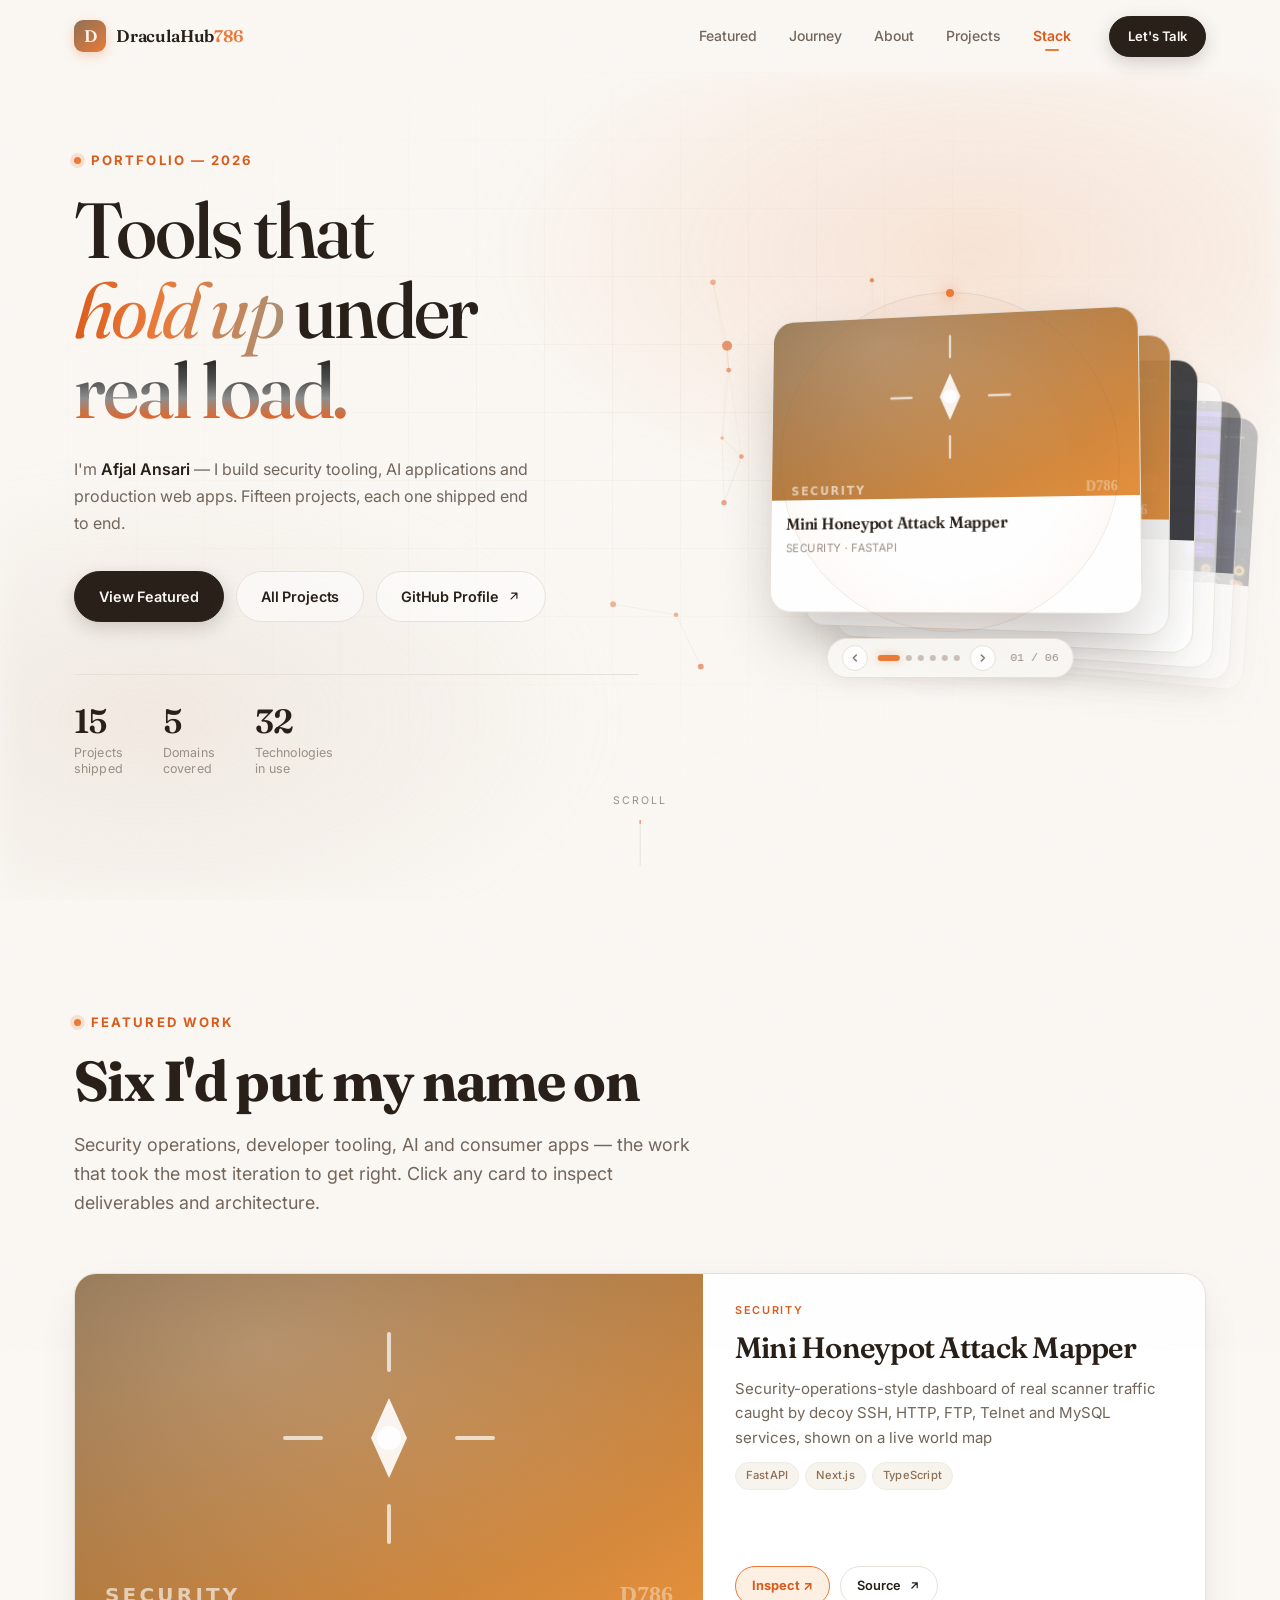
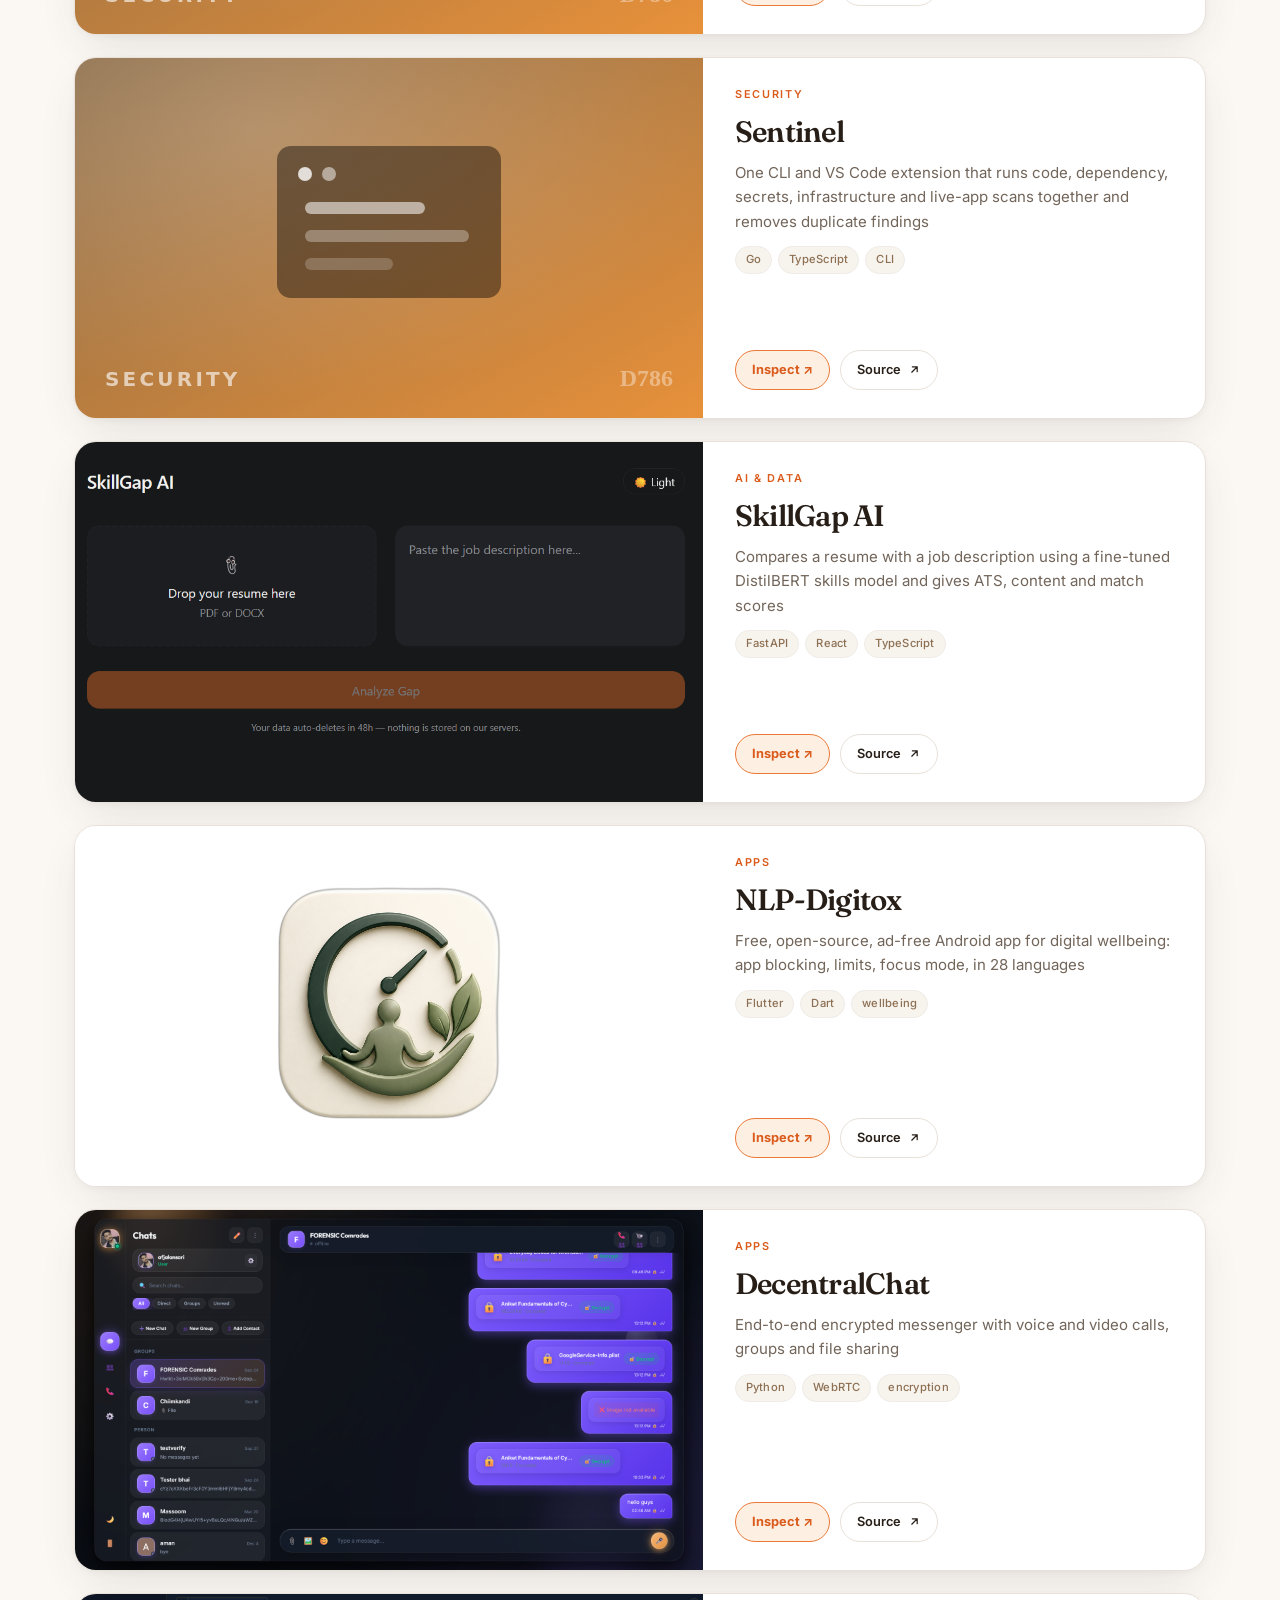
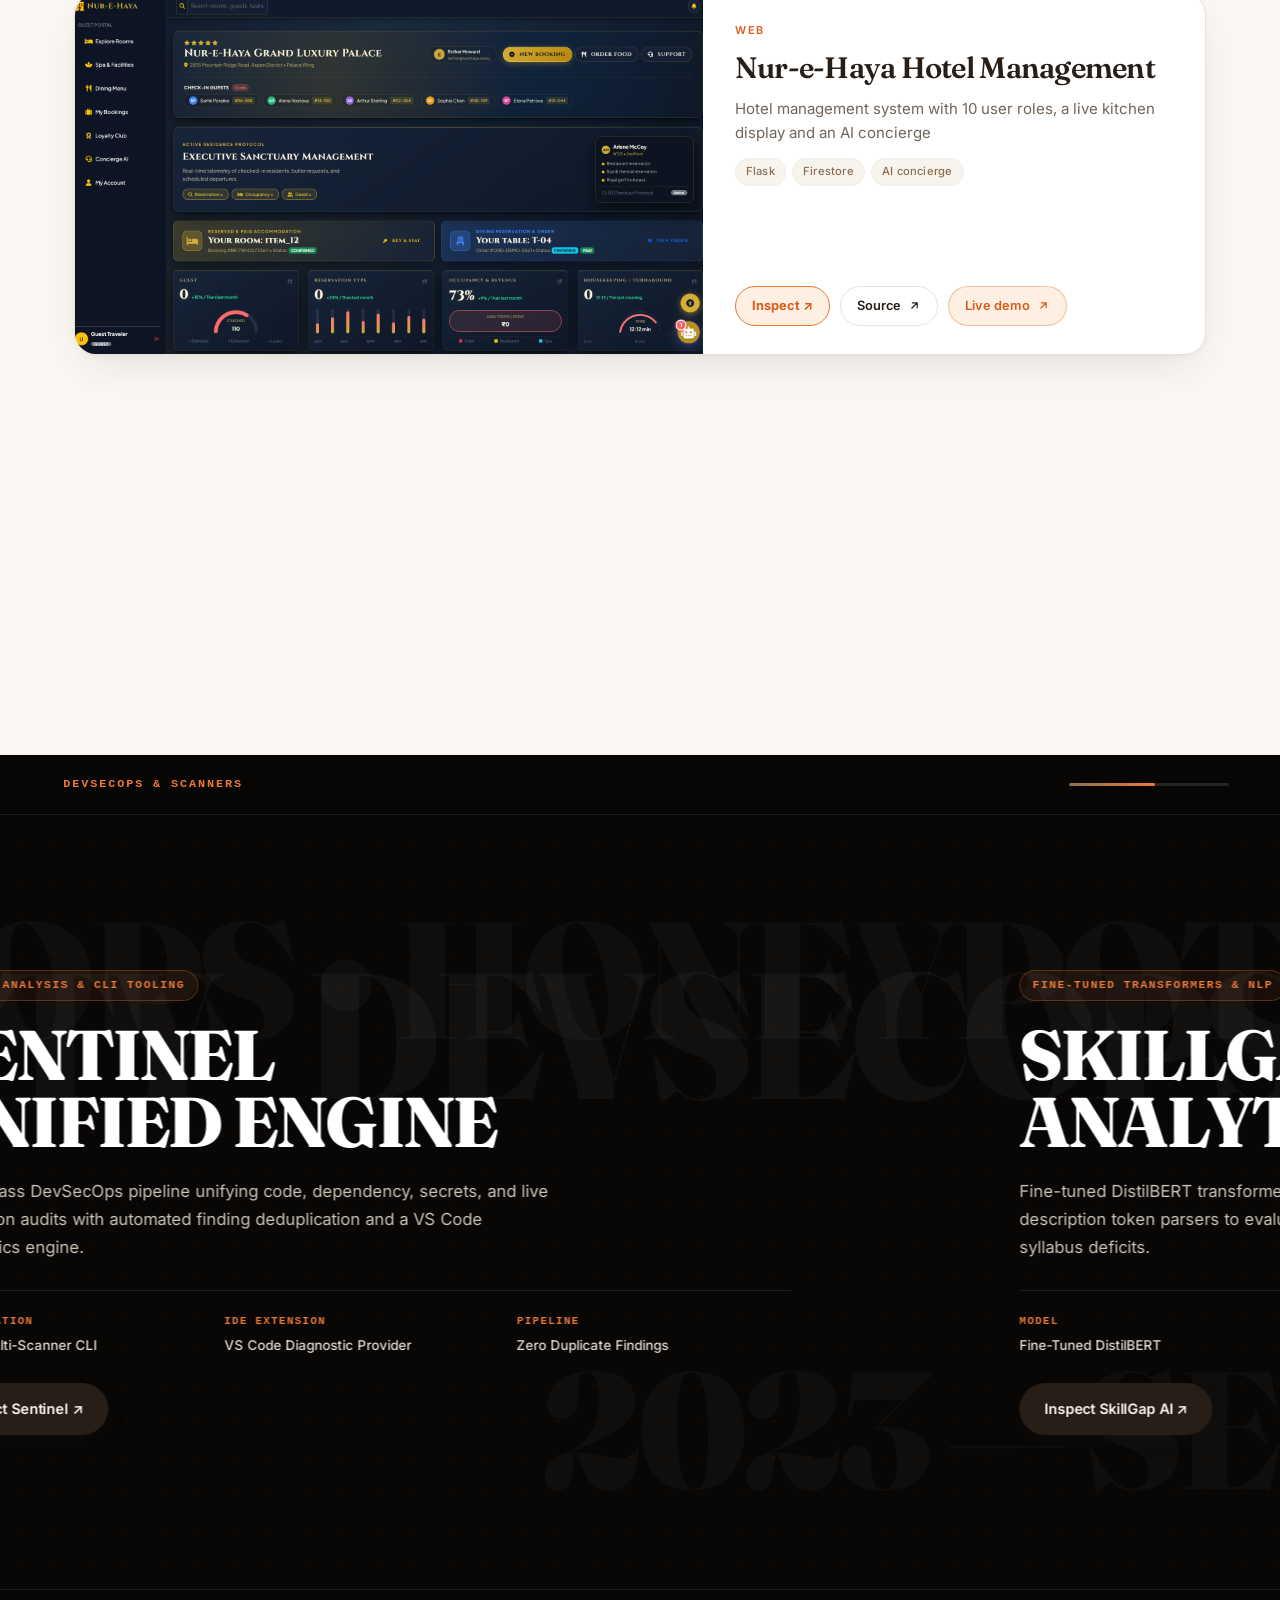
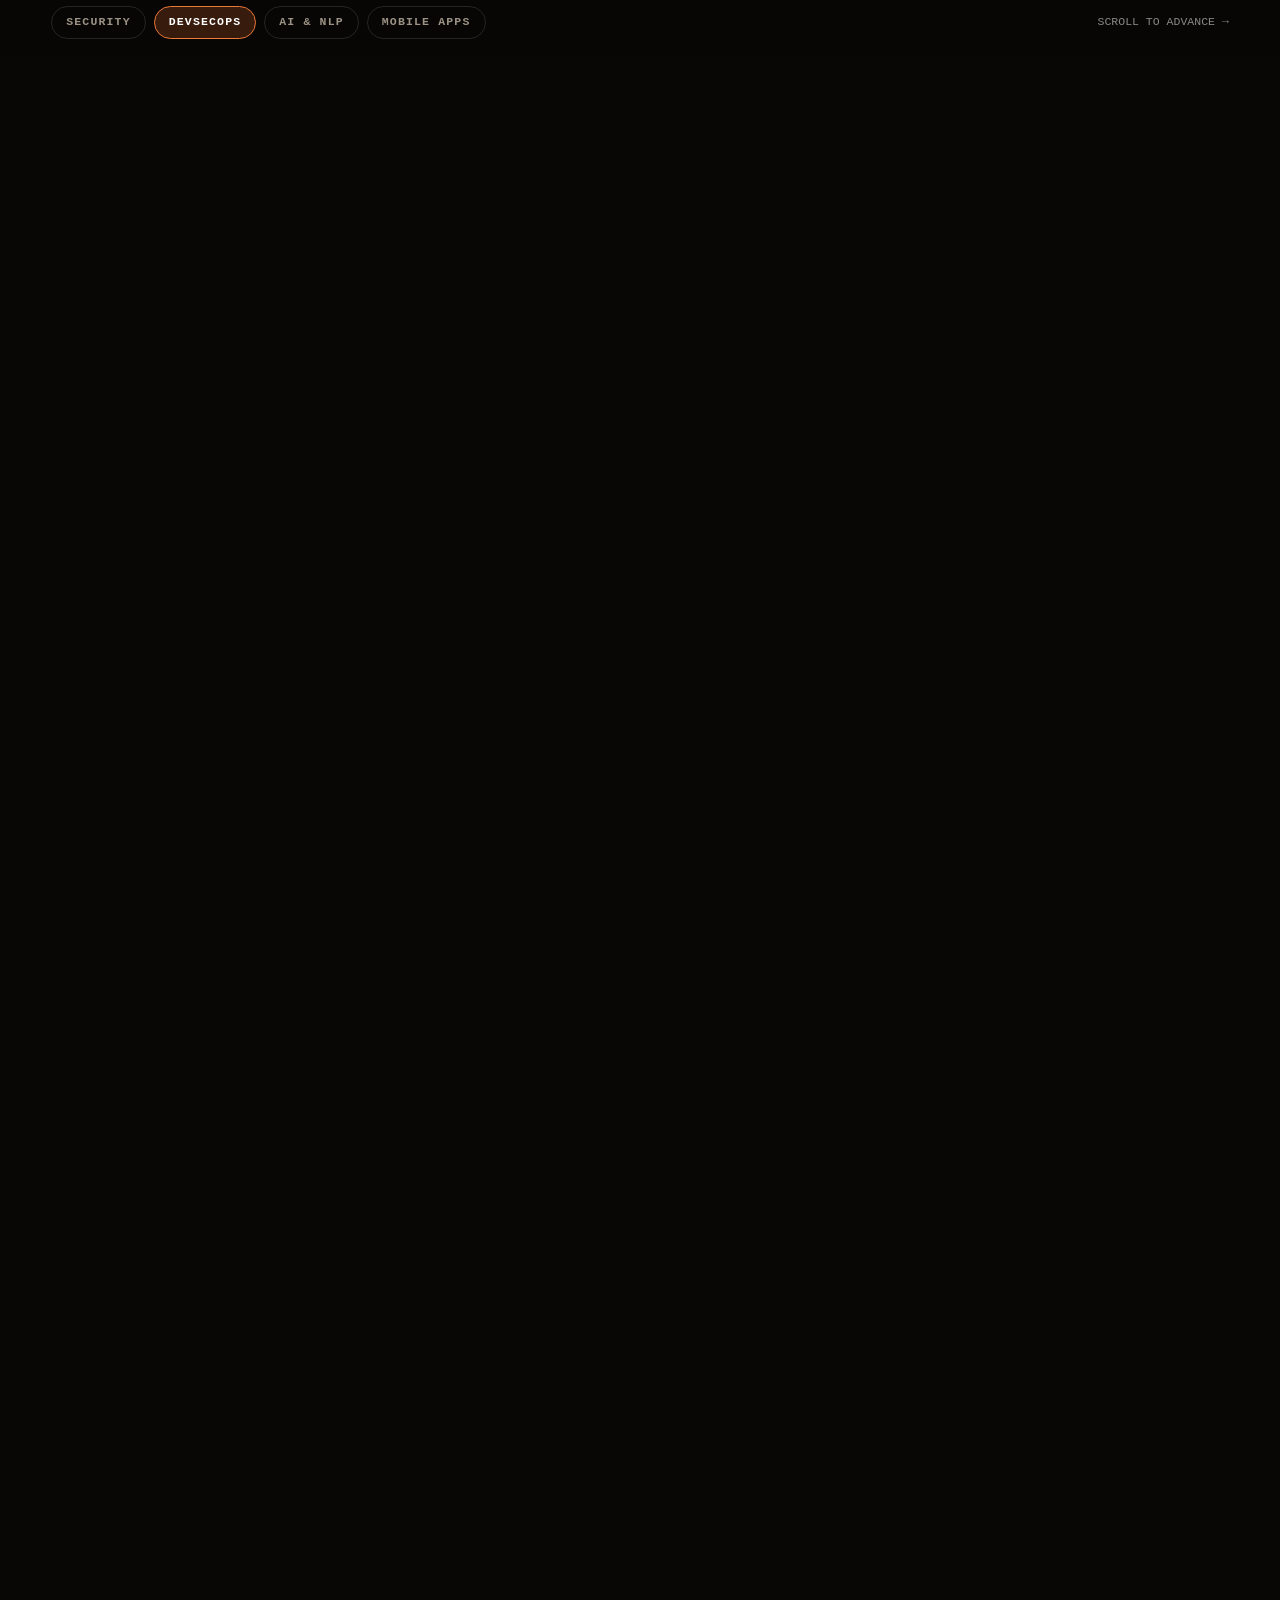
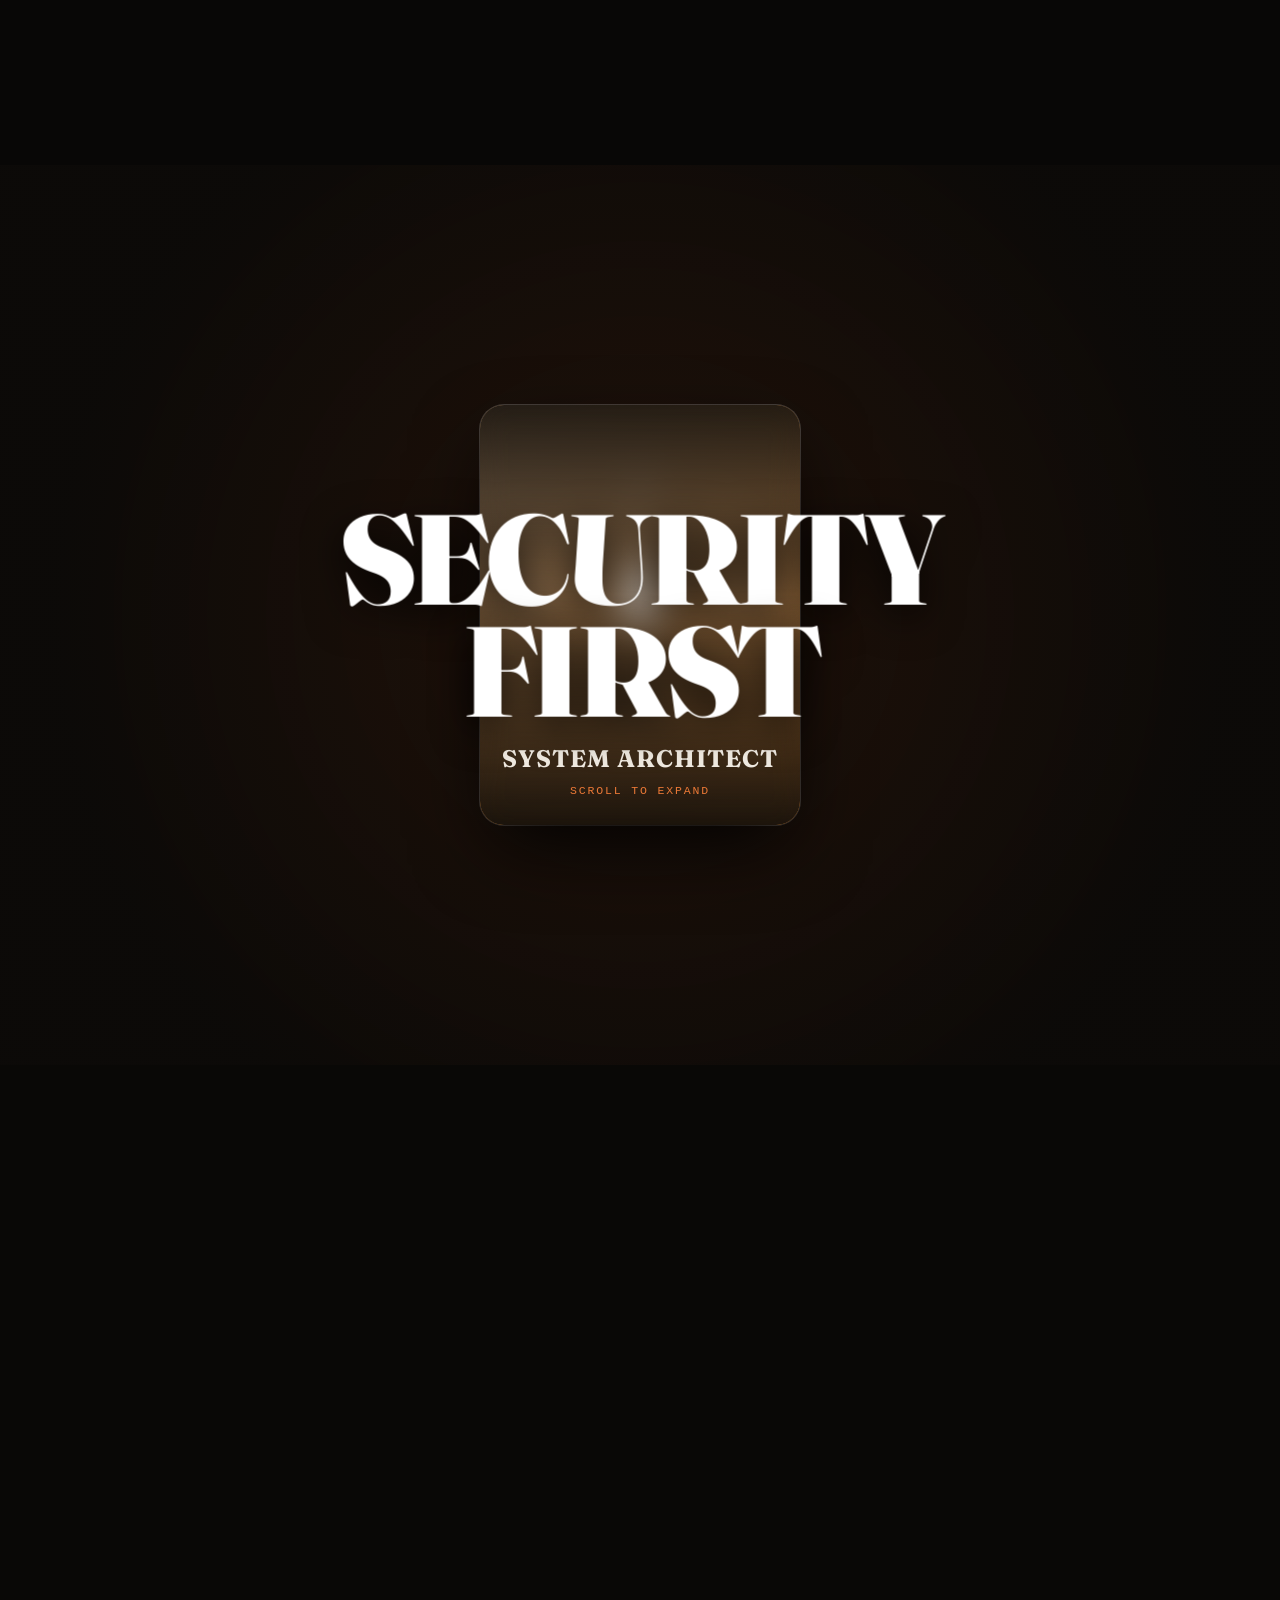
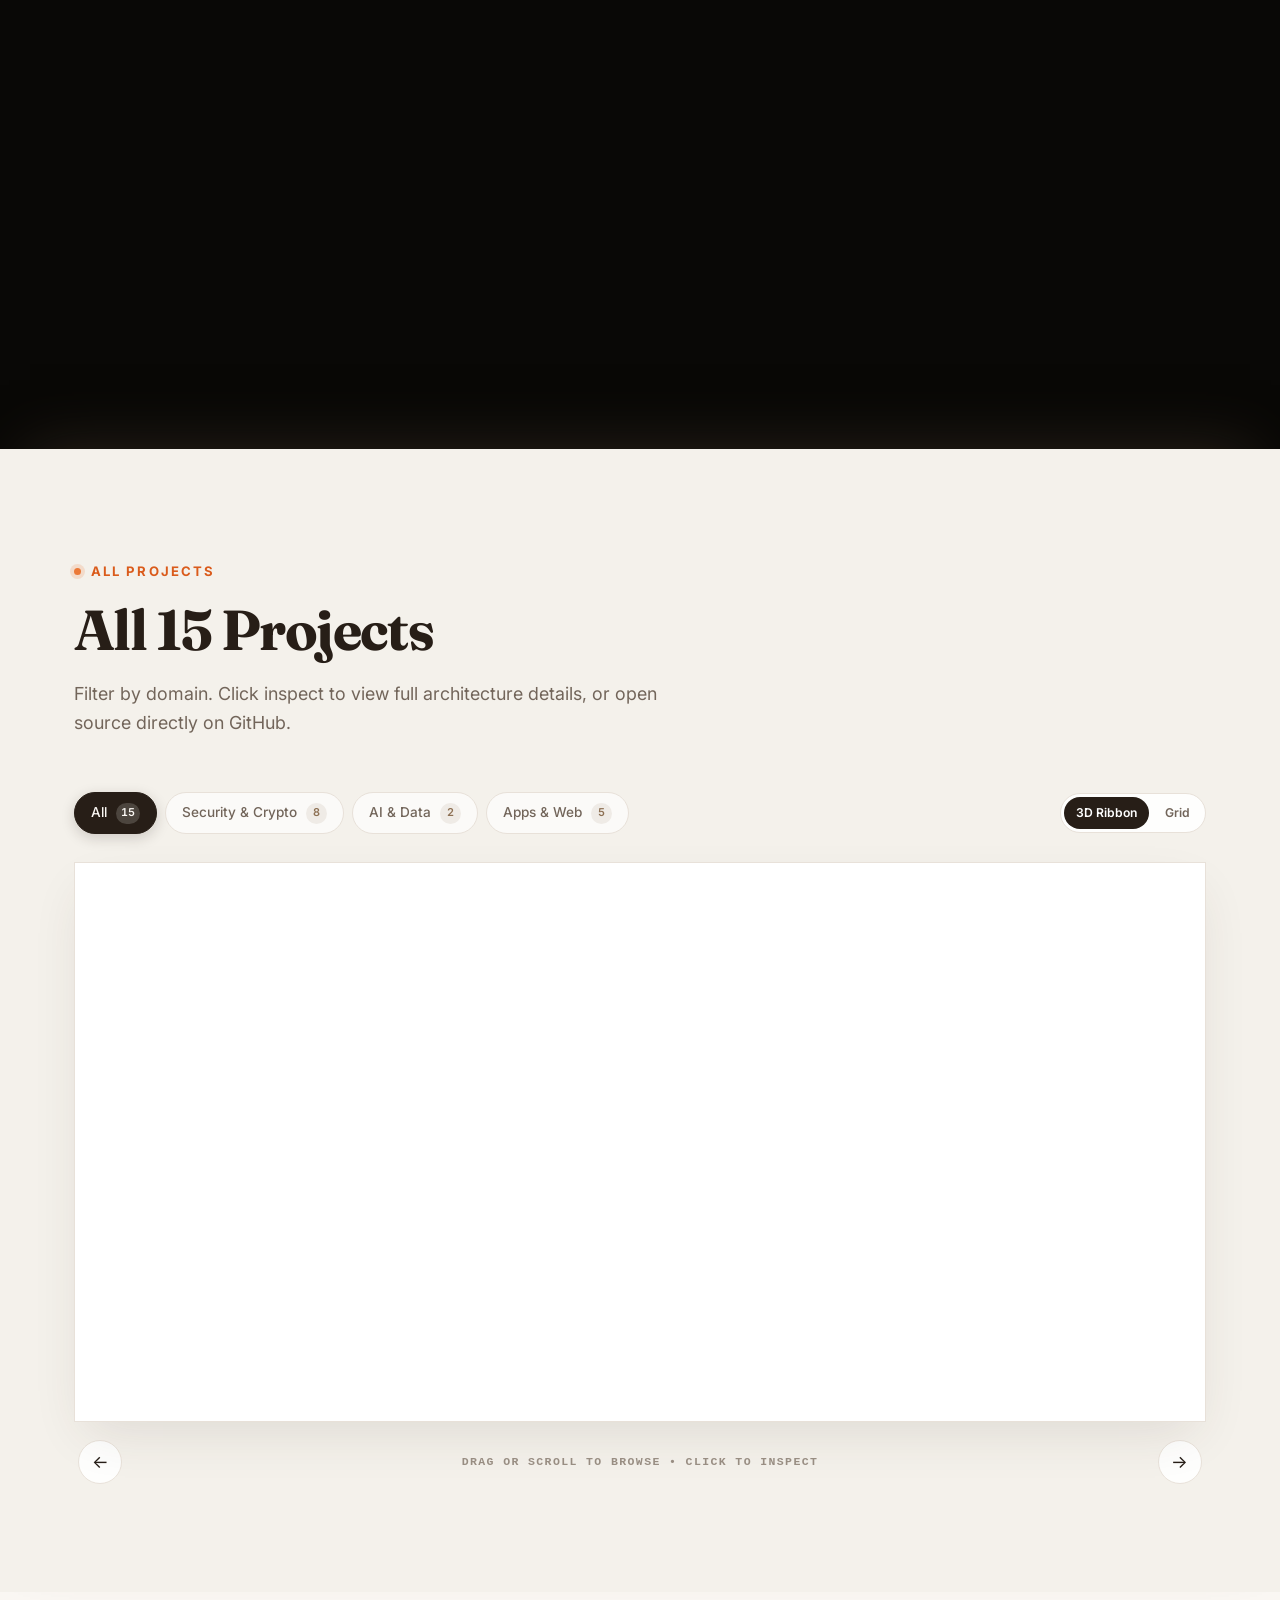
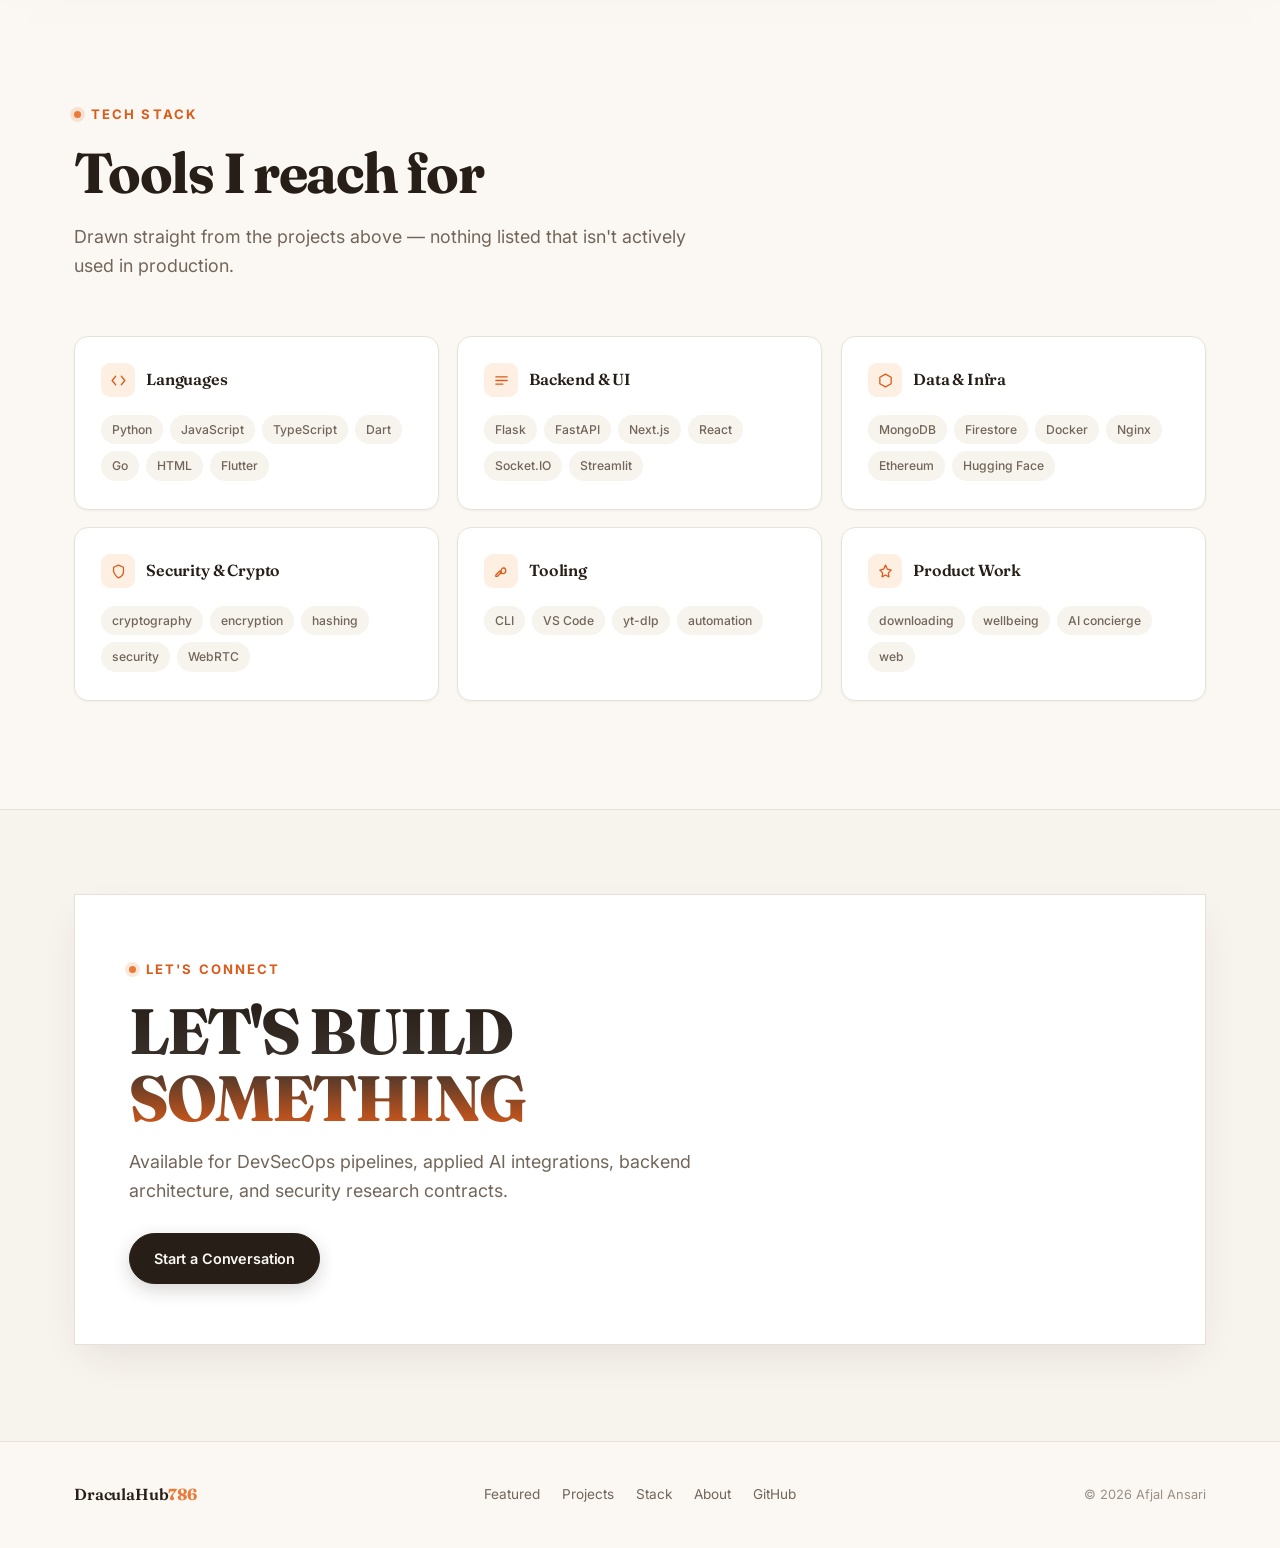
==== commit c208bafc: "Added few live projects link and images" ====
--- a/index.html
+++ b/index.html
@@ -19,7 +19,7 @@
   <link rel="preconnect" href="https://fonts.googleapis.com">
   <link rel="preconnect" href="https://fonts.gstatic.com" crossorigin>
   <link rel="stylesheet" href="https://fonts.googleapis.com/css2?family=Fraunces:ital,opsz,wght@0,9..144,400..700;1,9..144,400..700&family=Inter:wght@400;500;600;700&family=Plus+Jakarta+Sans:wght@400;500;600;700;800;900&display=swap">
-  <link rel="stylesheet" href="./styles.css?v=3.3">
+  <link rel="stylesheet" href="./styles.css?v=3.6">
 </head>
 <body>
   <div class="scroll-progress" id="scrollProgress" aria-hidden="true"></div>
@@ -551,6 +551,6 @@
     </div>
   </div>
 
-  <script src="./script.js?v=3.5"></script>
+  <script src="./script.js?v=3.7"></script>
 </body>
 </html>
--- a/styles.css
+++ b/styles.css
@@ -779,19 +779,31 @@
   display: grid;
   grid-template-columns: minmax(0, 1.25fr) minmax(0, 1fr);
   align-items: stretch;
+  height: 360px;
+  min-height: 360px;
+  max-height: 360px;
 }
 
 .stack-item__media {
   position: relative;
   overflow: hidden;
   background: var(--cream-warm);
-  min-height: 300px;
+  height: 100%;
+  width: 100%;
 }
 .stack-item__media img {
+  position: absolute;
+  inset: 0;
   width: 100%;
   height: 100%;
   object-fit: cover;
+  object-position: center;
   transition: transform 900ms var(--ease);
+}
+.stack-item__media img[src*="nlp-digitox"] {
+  object-fit: contain;
+  padding: 20px;
+  background: #ffffff;
 }
 .stack-item:hover .stack-item__media img { transform: scale(1.05); }
 
@@ -802,8 +814,10 @@
 .stack-item__panel {
   display: flex;
   flex-direction: column;
-  gap: 14px;
-  padding: 32px 34px;
+  gap: 12px;
+  padding: 28px 32px;
+  height: 100%;
+  overflow: hidden;
 }
 
 .stack-item__cat {
@@ -1270,11 +1284,26 @@
 }
 
 @media (max-width: 900px) {
-  .stack-item__body { grid-template-columns: 1fr; }
-  /* min-height would beat aspect-ratio and crop the tile's edges, so the
-     media frame is sized purely by the tile's own 16:9 ratio. */
-  .stack-item__media { min-height: 0; aspect-ratio: 16 / 9; }
-  .stack-item__panel { padding: 24px 22px 26px; }
+  .stack-item__body {
+    grid-template-columns: 1fr;
+    height: auto;
+    min-height: 0;
+    max-height: none;
+  }
+  .stack-item__media {
+    position: relative;
+    width: 100%;
+    height: auto;
+    aspect-ratio: 16 / 9;
+  }
+  .stack-item__media img {
+    position: absolute;
+    inset: 0;
+    width: 100%;
+    height: 100%;
+    object-fit: cover;
+  }
+  .stack-item__panel { padding: 24px 22px 26px; height: auto; }
 }
 
 @media (max-width: 860px) {
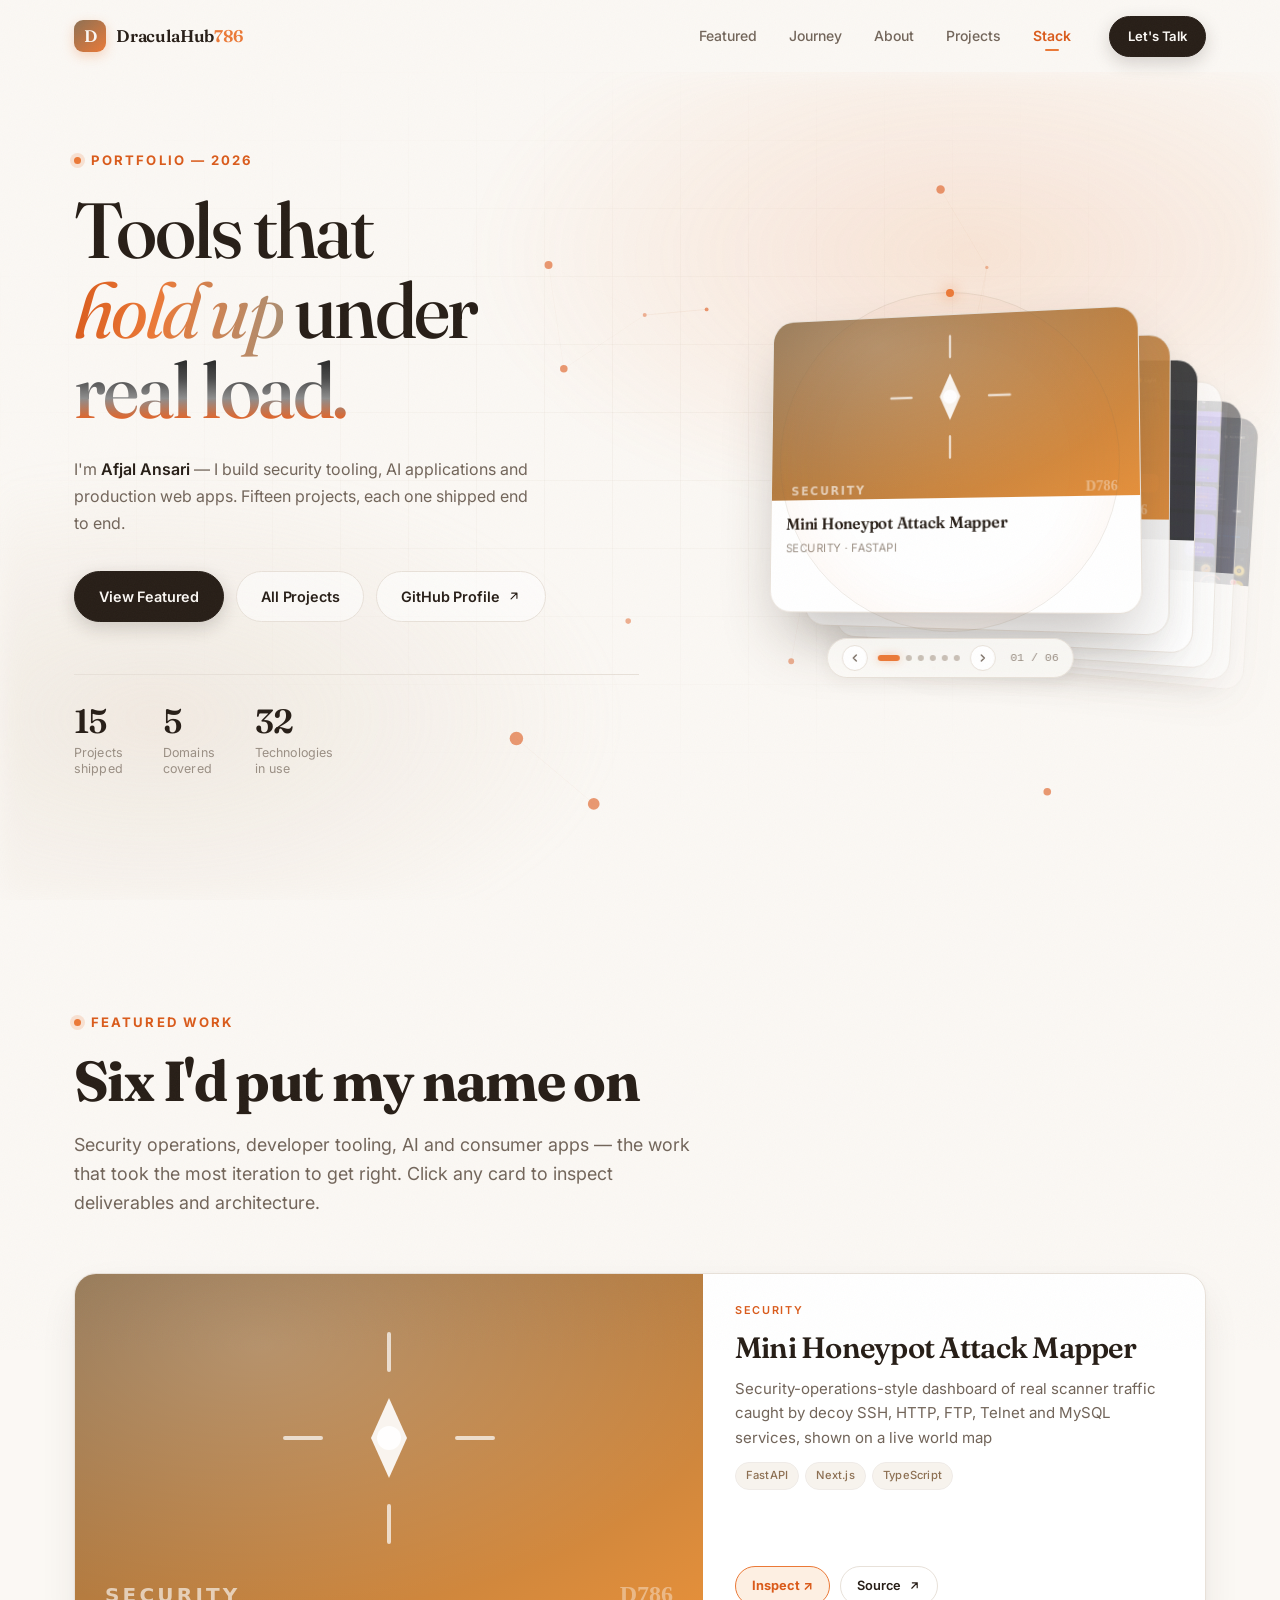
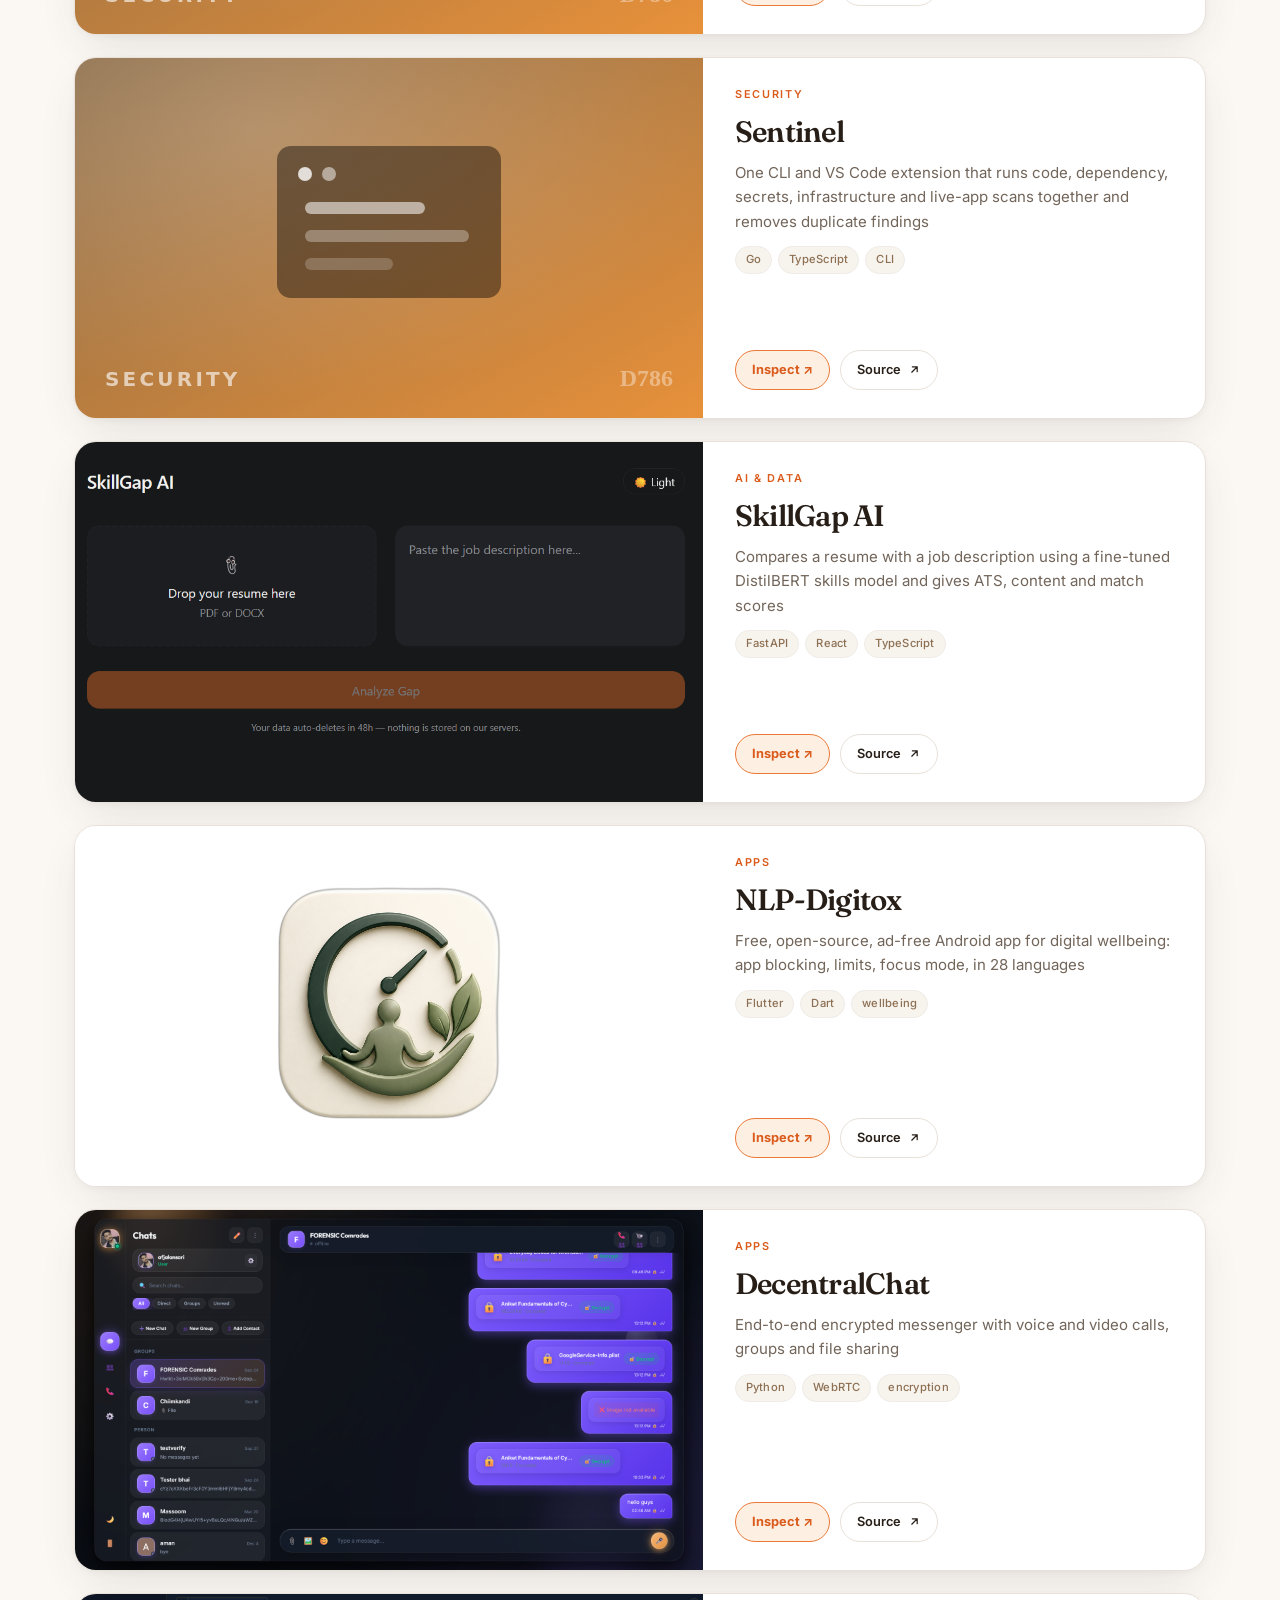
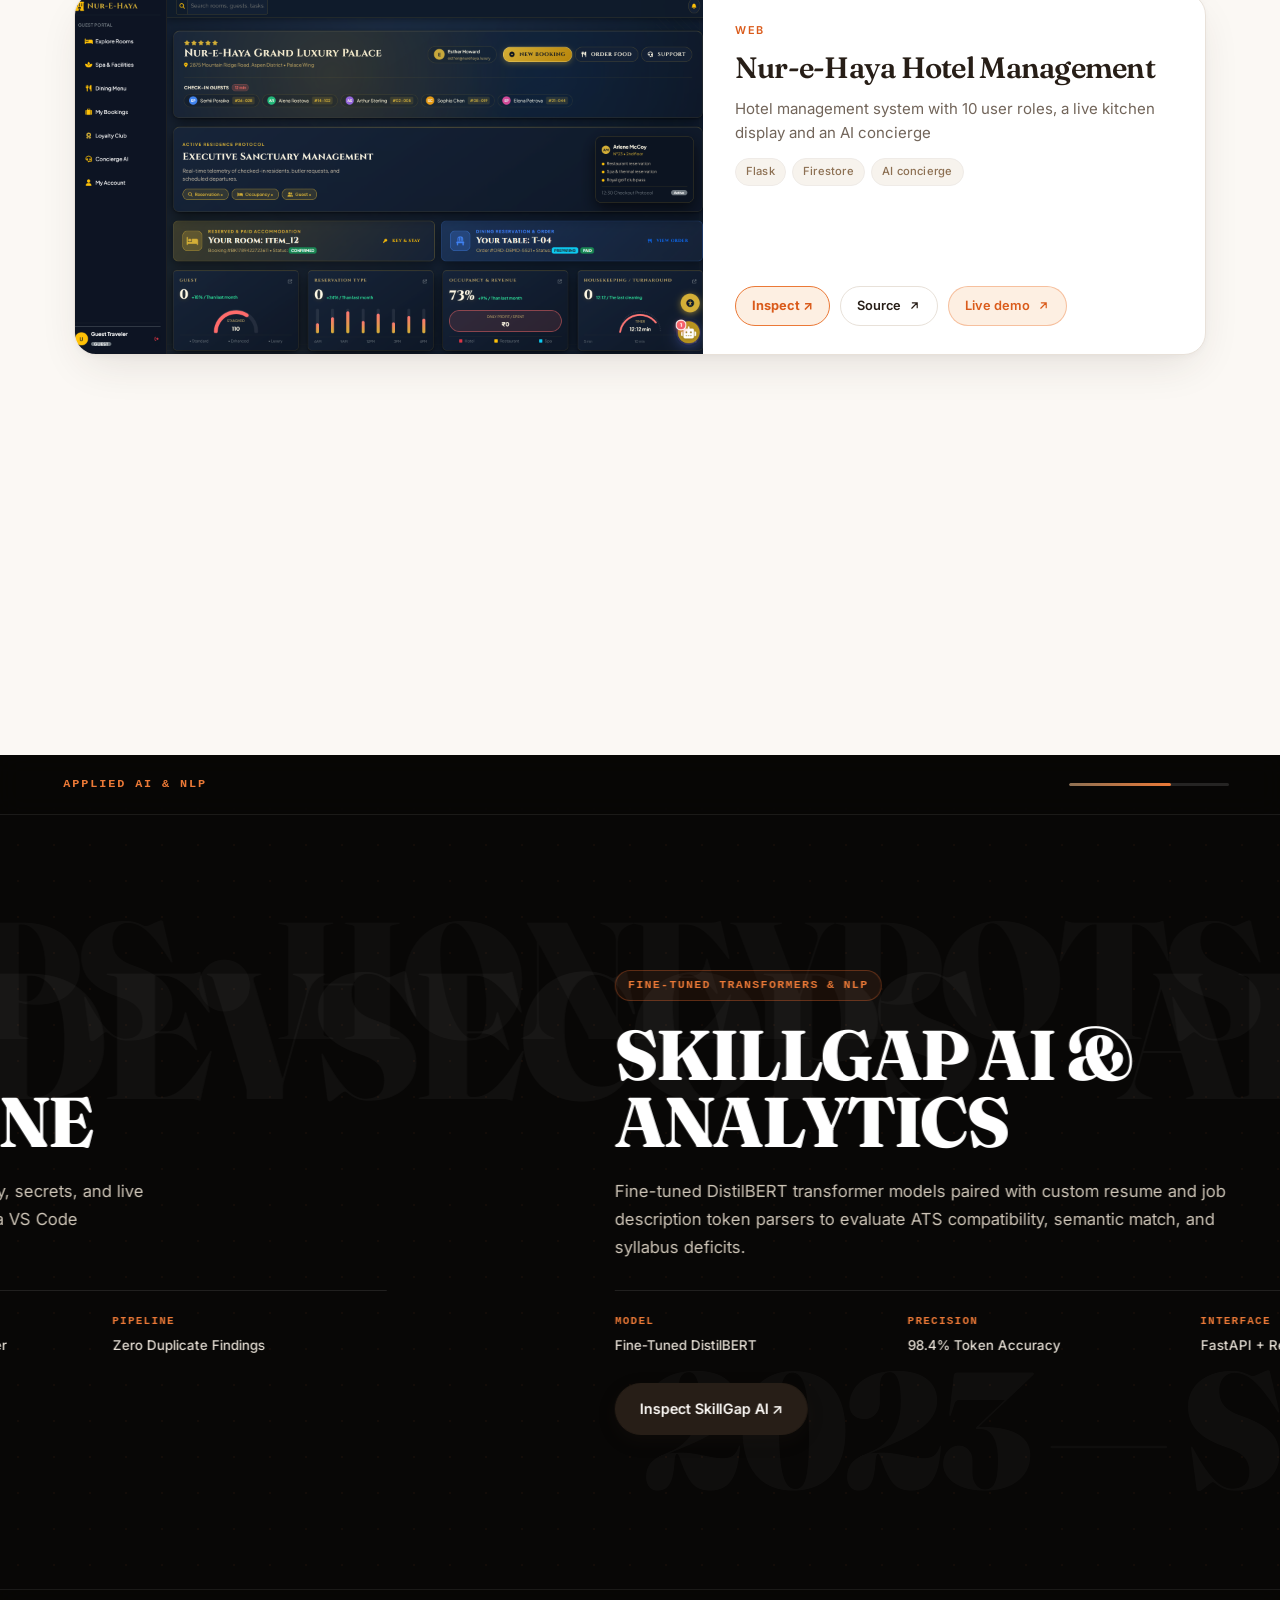
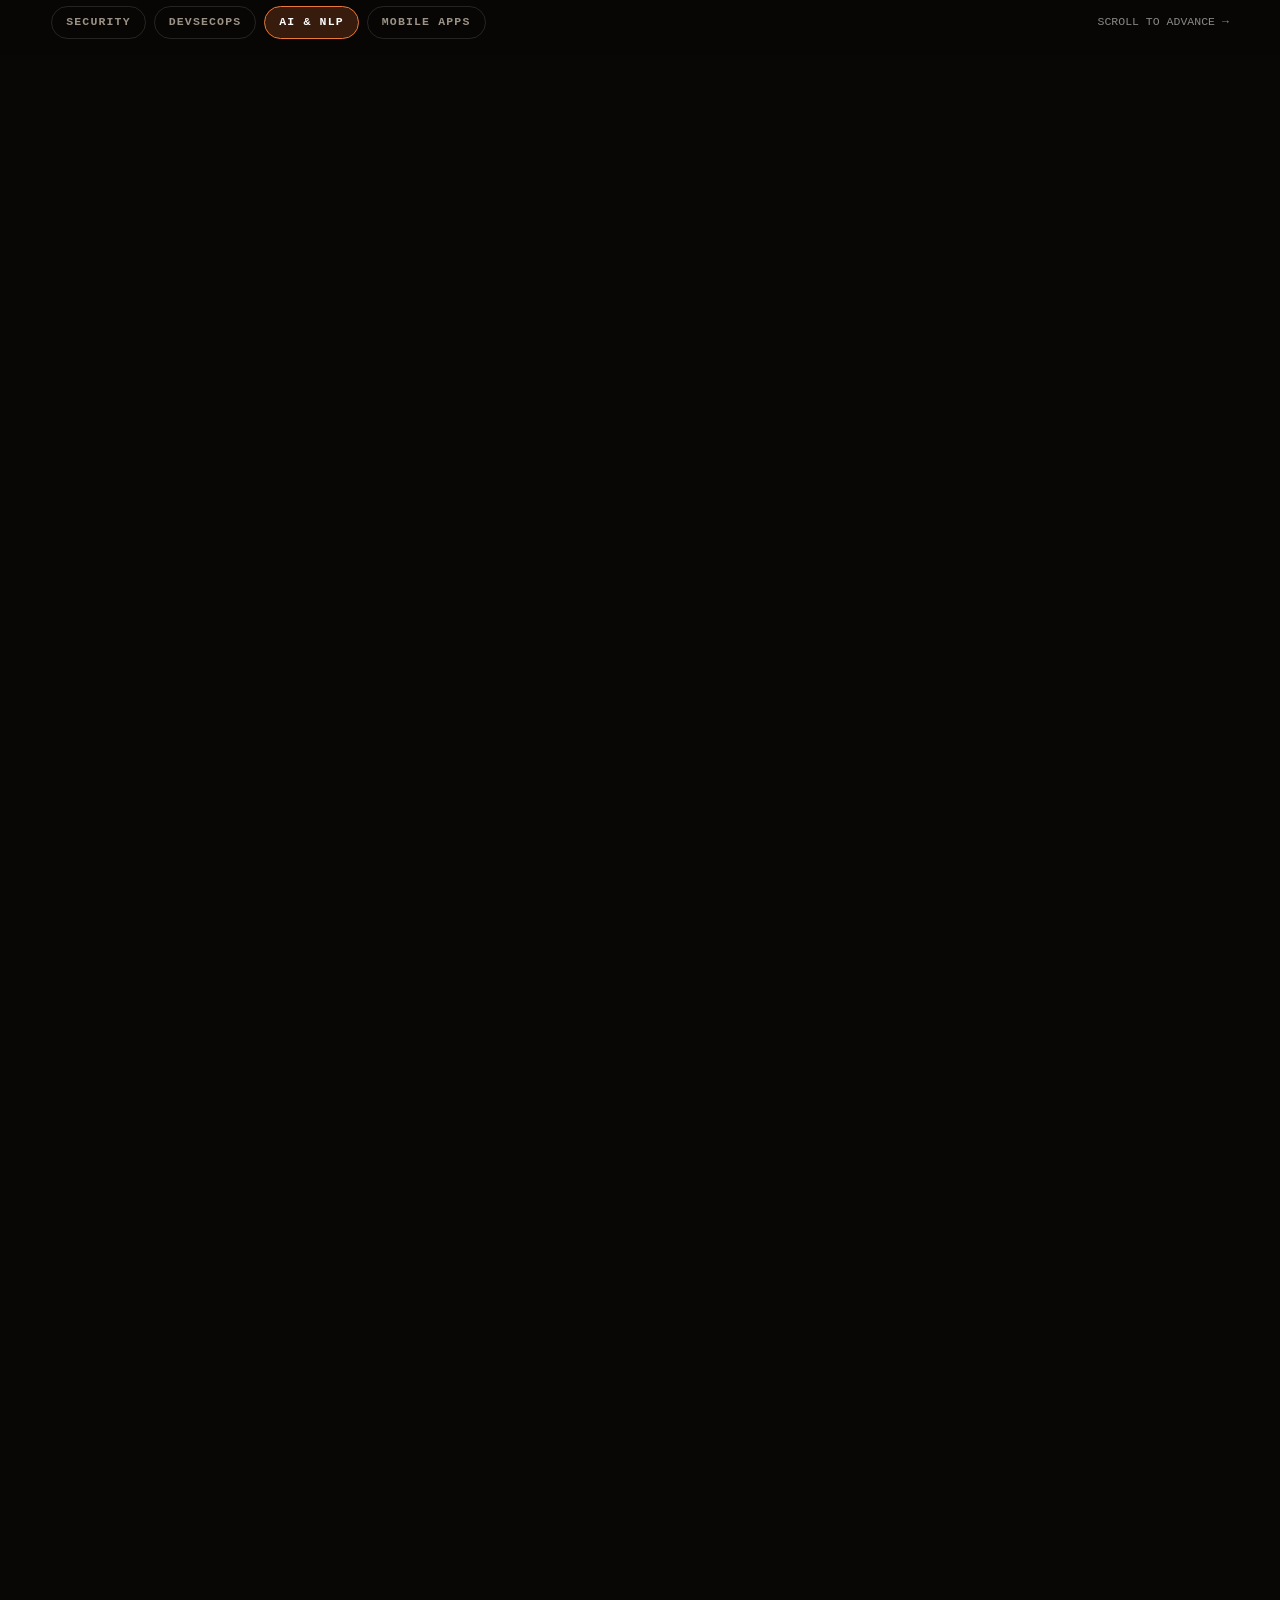
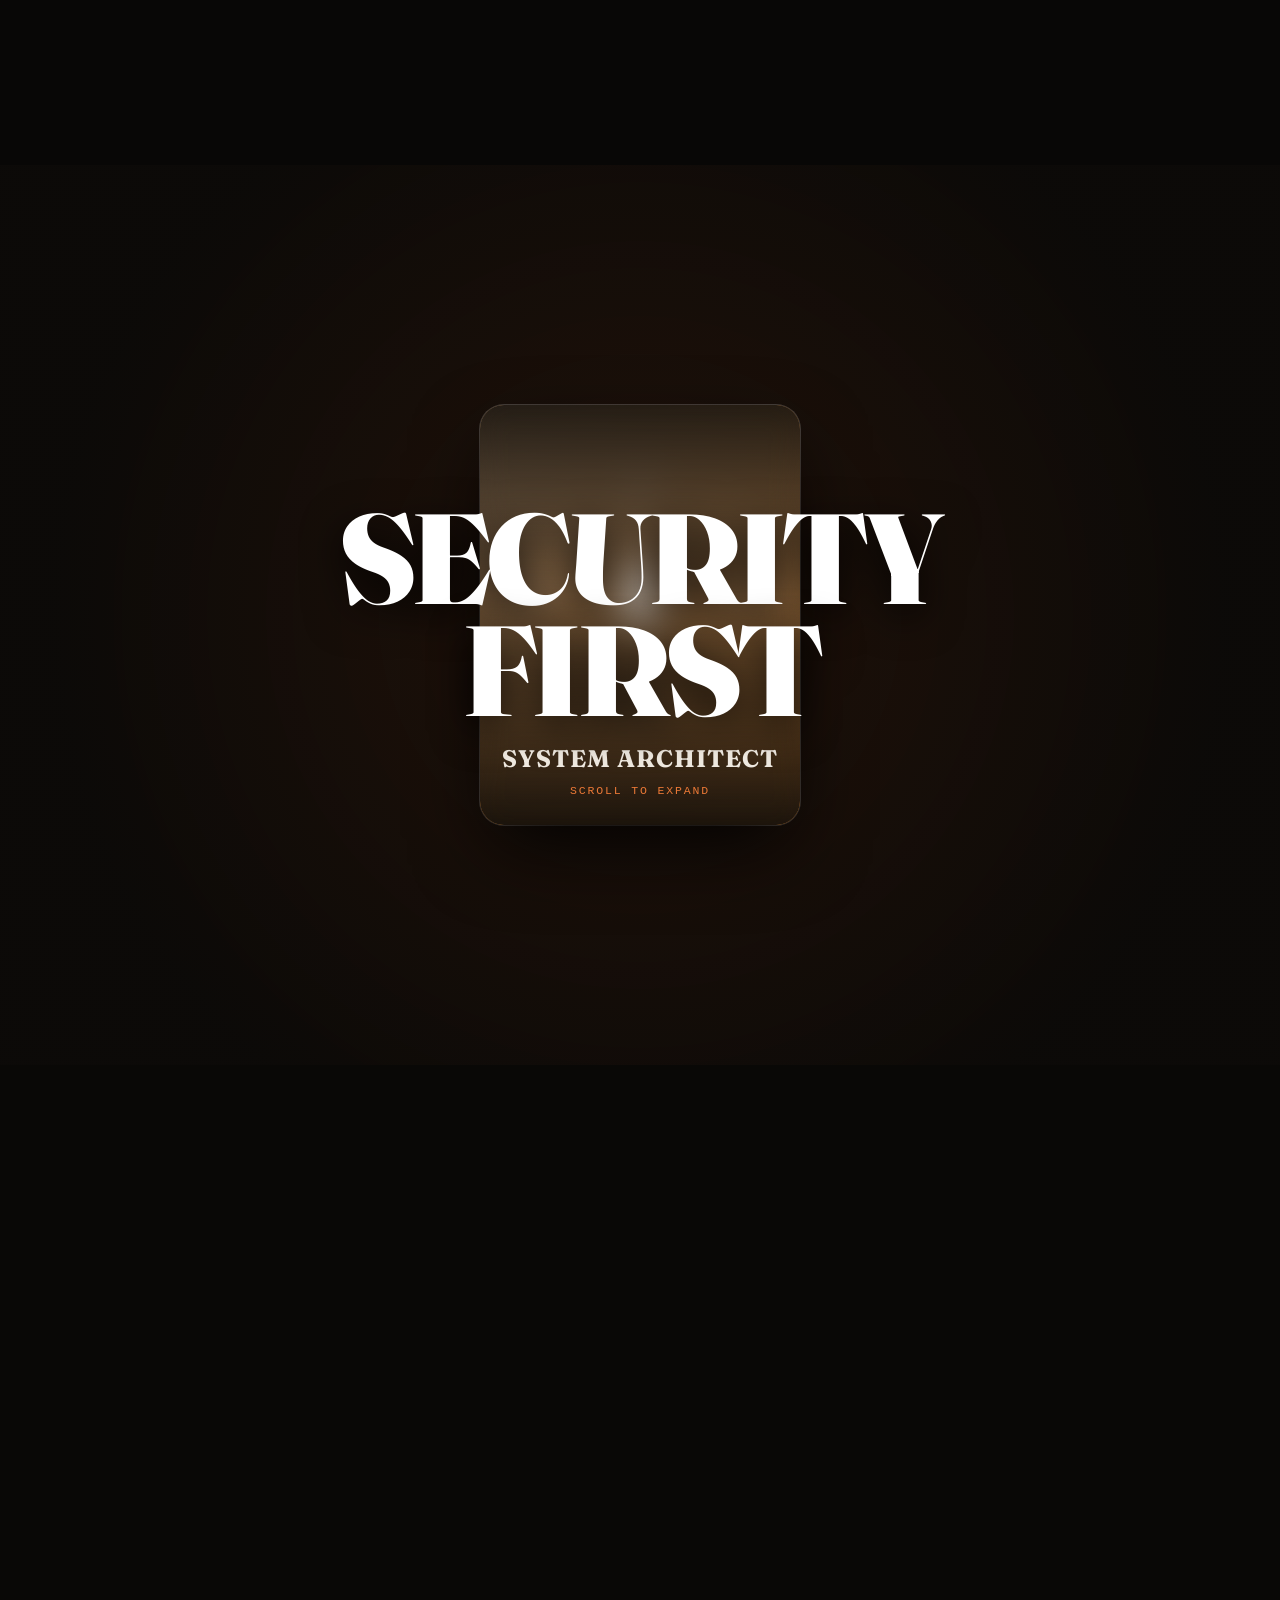
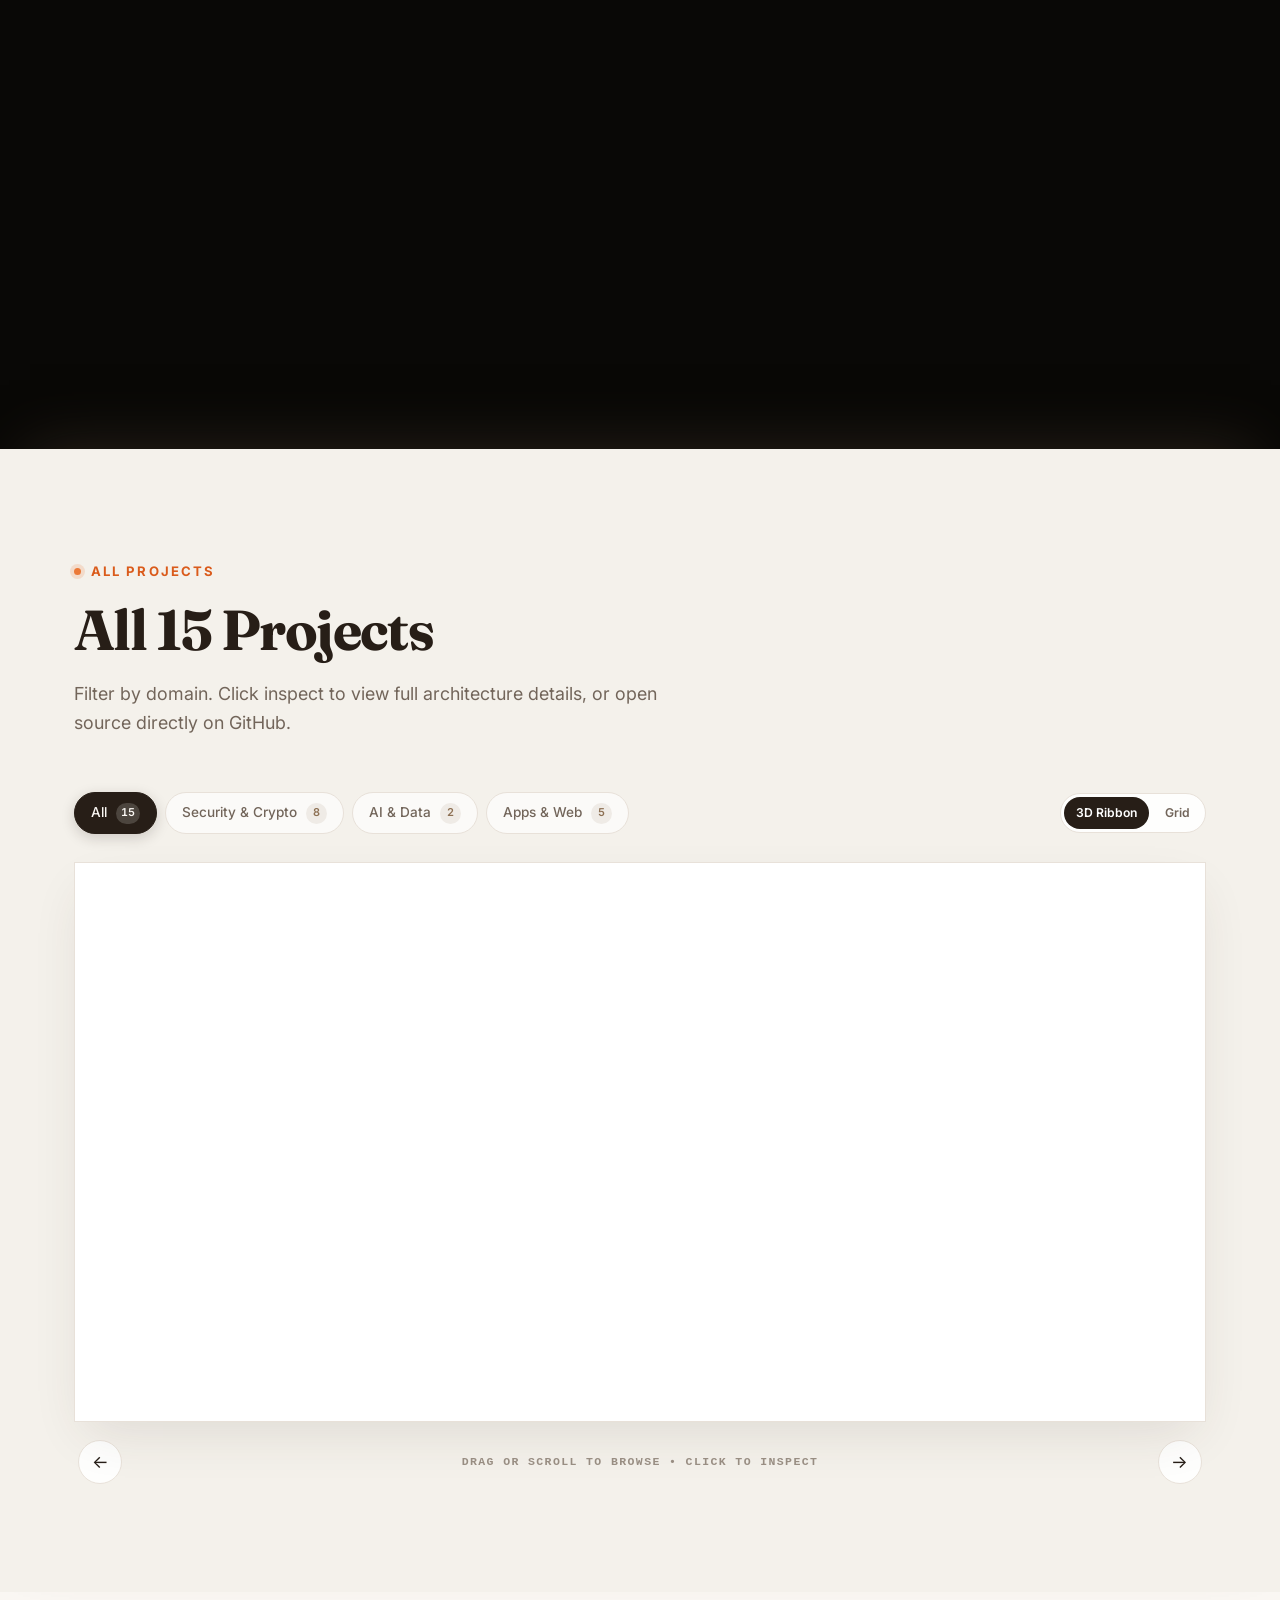
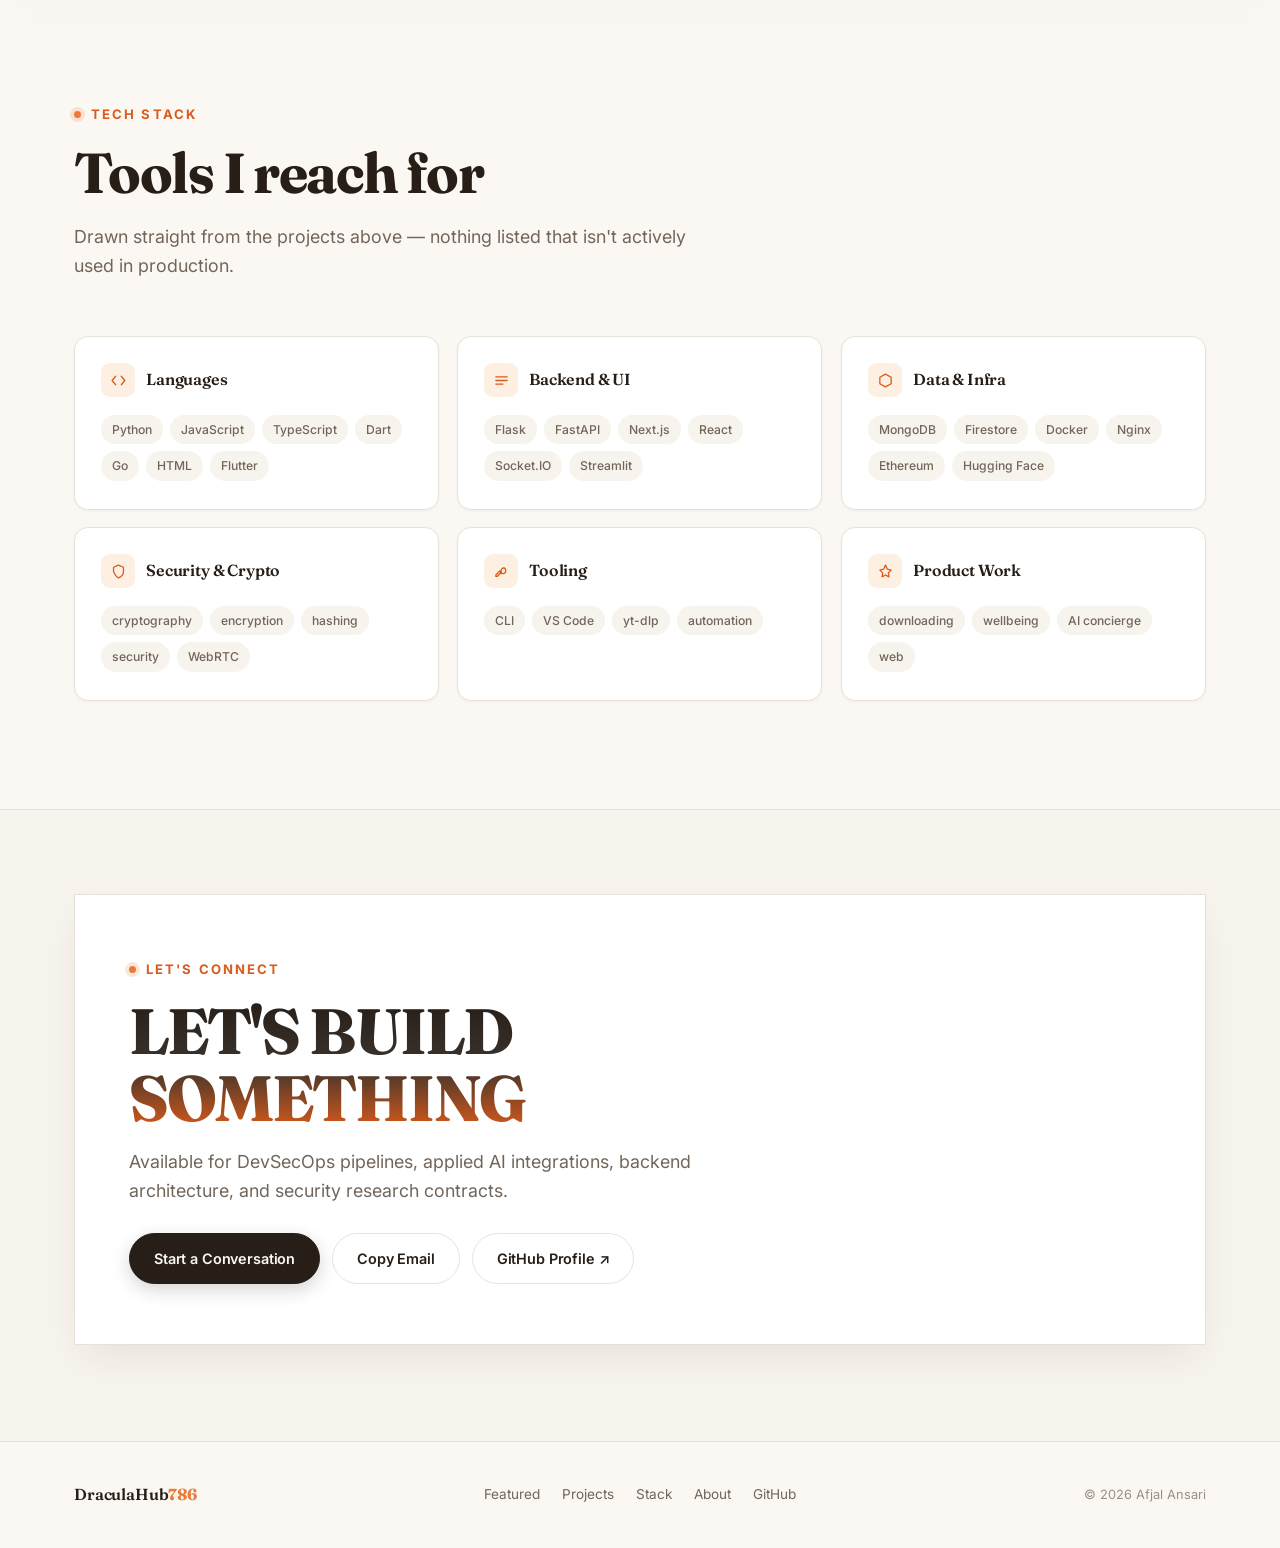
==== commit 8fbcc4ff: "Feat: Added responsive UI design for different devices." ====
--- a/index.html
+++ b/index.html
@@ -19,7 +19,34 @@
   <link rel="preconnect" href="https://fonts.googleapis.com">
   <link rel="preconnect" href="https://fonts.gstatic.com" crossorigin>
   <link rel="stylesheet" href="https://fonts.googleapis.com/css2?family=Fraunces:ital,opsz,wght@0,9..144,400..700;1,9..144,400..700&family=Inter:wght@400;500;600;700&family=Plus+Jakarta+Sans:wght@400;500;600;700;800;900&display=swap">
-  <link rel="stylesheet" href="./styles.css?v=3.6">
+  <script>
+    (function() {
+      try {
+        var params = new URLSearchParams(window.location.search);
+        var m = params.get('motion');
+        if (m === 'reduce') {
+          localStorage.setItem('portfolio_motion', 'reduce');
+          document.documentElement.dataset.motion = 'reduce';
+        } else if (m === 'full') {
+          localStorage.setItem('portfolio_motion', 'full');
+          document.documentElement.dataset.motion = 'full';
+        } else if (m === 'system') {
+          localStorage.removeItem('portfolio_motion');
+        } else {
+          var saved = localStorage.getItem('portfolio_motion');
+          if (saved === 'reduce') {
+            document.documentElement.dataset.motion = 'reduce';
+          } else {
+            // Default to full rich 3D animations for this portfolio
+            document.documentElement.dataset.motion = 'full';
+          }
+        }
+      } catch (e) {
+        document.documentElement.dataset.motion = 'full';
+      }
+    })();
+  </script>
+  <link rel="stylesheet" href="./styles.css?v=3.9">
 </head>
 <body>
   <div class="scroll-progress" id="scrollProgress" aria-hidden="true"></div>
@@ -140,11 +167,6 @@
           <div class="hero__ring" aria-hidden="true"></div>
         </div>
       </div>
-
-      <a class="scroll-cue" href="#featured" aria-label="Scroll to featured projects">
-        <span class="scroll-cue__label">Scroll</span>
-        <span class="scroll-cue__track"><span class="scroll-cue__dot"></span></span>
-      </a>
     </section>
 
     <!-- ================= FEATURED STICKY 3D STACK ================= -->
@@ -551,6 +573,6 @@
     </div>
   </div>
 
-  <script src="./script.js?v=3.7"></script>
+  <script src="./script.js?v=3.9"></script>
 </body>
 </html>
--- a/styles.css
+++ b/styles.css
@@ -62,6 +62,7 @@
   scroll-behavior: smooth;
   scroll-padding-top: 88px;
   -webkit-text-size-adjust: 100%;
+  overflow-x: clip;
 }
 
 body {
@@ -73,7 +74,7 @@
   background: var(--cream);
   -webkit-font-smoothing: antialiased;
   -moz-osx-font-smoothing: grayscale;
-  overflow-x: hidden;
+  overflow-x: clip;
 }
 
 h1, h2, h3, h4, p, dl, dd, figure { margin: 0; }
@@ -940,7 +941,7 @@
    -------------------------------------------------------------------------- */
 .cards {
   display: grid;
-  grid-template-columns: repeat(auto-fill, minmax(300px, 1fr));
+  grid-template-columns: repeat(auto-fill, minmax(min(100%, 280px), 1fr));
   gap: 22px;
 }
 
@@ -1399,22 +1400,29 @@
    16. Reduced motion
    -------------------------------------------------------------------------- */
 @media (prefers-reduced-motion: reduce) {
-  html { scroll-behavior: auto; }
-
-  *:not(.deck, .deck *, .deck-nav, .deck-nav *) {
+  html:not([data-motion="full"]) { scroll-behavior: auto; }
+
+  html:not([data-motion="full"]) *:not(.deck, .deck *, .deck-nav, .deck-nav *) {
     animation-duration: 0.01ms !important;
     animation-iteration-count: 1 !important;
     transition-duration: 0.01ms !important;
     scroll-behavior: auto !important;
   }
 
-  [data-reveal] { opacity: 1 !important; transform: none !important; }
-  .hero__eyebrow, .hero__title, .hero__lede, .hero__cta, .stats { animation: none !important; }
-  .deck { animation: none !important; transform: rotateX(6deg) rotateY(-14deg); }
-  .hero__ring { animation: none !important; }
-  .scroll-cue__dot { animation: none !important; }
-  .stack-item { transform: none !important; opacity: 1 !important; }
-  .card:hover, .btn:hover, .link-btn:hover, .skill-card:hover { transform: none !important; }
+  html:not([data-motion="full"]) [data-reveal] { opacity: 1 !important; transform: none !important; }
+  html:not([data-motion="full"]) .hero__eyebrow,
+  html:not([data-motion="full"]) .hero__title,
+  html:not([data-motion="full"]) .hero__lede,
+  html:not([data-motion="full"]) .hero__cta,
+  html:not([data-motion="full"]) .stats { animation: none !important; }
+  html:not([data-motion="full"]) .deck { animation: none !important; transform: rotateX(6deg) rotateY(-14deg); }
+  html:not([data-motion="full"]) .hero__ring { animation: none !important; }
+  html:not([data-motion="full"]) .scroll-cue__dot { animation: none !important; }
+  html:not([data-motion="full"]) .stack-item { transform: none !important; opacity: 1 !important; }
+  html:not([data-motion="full"]) .card:hover,
+  html:not([data-motion="full"]) .btn:hover,
+  html:not([data-motion="full"]) .link-btn:hover,
+  html:not([data-motion="full"]) .skill-card:hover { transform: none !important; }
 }
 
 /* ==========================================================================
@@ -1872,18 +1880,19 @@
 }
 
 @media (prefers-reduced-motion: reduce) {
-  .modal-dialog { transform: none !important; }
-  .mobile-drawer-body { transform: none !important; }
-  .about__card { transform: none !important; }
-  #exp-horizontal-stage { transform: none !important; width: 100% !important; flex-direction: column !important; }
-  .exp-sticky-viewport { position: relative !important; height: auto !important; }
-  .exp-section { height: auto !important; }
-  .exp-panel { width: 100% !important; min-height: auto !important; padding-block: 60px !important; }
-  .sem-viewport { position: relative !important; height: auto !important; min-height: 100vh !important; }
-  .sem-section { min-height: auto !important; }
-  #sem-media-container { position: relative !important; width: 92% !important; height: auto !important; transform: none !important; left: auto !important; top: auto !important; margin: 40px auto !important; }
-  #sem-media-content { opacity: 1 !important; pointer-events: auto !important; position: relative !important; }
-  #sem-title-first, #sem-title-rest { transform: none !important; opacity: 1 !important; }
+  html:not([data-motion="full"]) .modal-dialog { transform: none !important; }
+  html:not([data-motion="full"]) .mobile-drawer-body { transform: none !important; }
+  html:not([data-motion="full"]) .about__card { transform: none !important; }
+  html:not([data-motion="full"]) #exp-horizontal-stage { transform: none !important; width: 100% !important; flex-direction: column !important; }
+  html:not([data-motion="full"]) .exp-sticky-viewport { position: relative !important; height: auto !important; }
+  html:not([data-motion="full"]) .exp-section { height: auto !important; }
+  html:not([data-motion="full"]) .exp-panel { width: 100% !important; min-height: auto !important; padding-block: 60px !important; }
+  html:not([data-motion="full"]) .sem-viewport { position: relative !important; height: auto !important; min-height: 100vh !important; }
+  html:not([data-motion="full"]) .sem-section { min-height: auto !important; }
+  html:not([data-motion="full"]) #sem-media-container { position: relative !important; width: 92% !important; height: auto !important; transform: none !important; left: auto !important; top: auto !important; margin: 40px auto !important; }
+  html:not([data-motion="full"]) #sem-media-content { opacity: 1 !important; pointer-events: auto !important; position: relative !important; }
+  html:not([data-motion="full"]) #sem-title-first,
+  html:not([data-motion="full"]) #sem-title-rest { transform: none !important; opacity: 1 !important; }
 }
 
 /* ==========================================================================
@@ -1898,10 +1907,12 @@
 }
 
 .sem-viewport {
+  position: -webkit-sticky;
   position: sticky;
   top: 0;
   width: 100%;
   height: 100vh;
+  height: 100svh;
   overflow: hidden;
   display: flex;
   flex-direction: column;
@@ -2128,10 +2139,12 @@
 }
 
 .exp-sticky-viewport {
+  position: -webkit-sticky;
   position: sticky;
   top: 0;
   width: 100%;
   height: 100vh;
+  height: 100svh;
   overflow: hidden;
   background: #080706;
   display: flex;
@@ -2228,7 +2241,7 @@
   align-items: center;
   height: 100%;
   will-change: transform;
-  width: 340vw;
+  width: max-content;
 }
 
 .exp-panel {
@@ -2263,7 +2276,8 @@
   color: rgba(255, 255, 255, 0.038);
   letter-spacing: -0.04em;
   pointer-events: none;
-  select-none;
+  user-select: none;
+  -webkit-user-select: none;
   will-change: transform;
   z-index: 1;
 }
@@ -2371,13 +2385,96 @@
   background: rgba(224, 102, 44, 0.22);
 }
 
+@media (max-width: 768px) {
+  .exp-panel {
+    width: 90vw;
+    padding: 24px 18px;
+  }
+  .exp-panel--intro {
+    width: 86vw;
+  }
+  .exp-panel-title {
+    font-size: clamp(1.9rem, 7.5vw, 3rem);
+    line-height: 1.05;
+  }
+  .exp-panel-desc {
+    font-size: 0.9rem;
+    line-height: 1.55;
+    margin-bottom: 20px;
+  }
+  .exp-metrics-grid {
+    grid-template-columns: repeat(2, minmax(0, 1fr));
+    gap: 12px;
+    padding-top: 16px;
+    margin-bottom: 20px;
+  }
+  .exp-footer {
+    padding: 12px 18px;
+  }
+  .exp-jump-pills {
+    gap: 6px;
+  }
+  .exp-jump-btn {
+    padding: 4px 10px;
+    font-size: 0.66rem;
+  }
+
+  /* About scroll-expand media mobile responsiveness */
+  #sem-media-content {
+    padding: 20px 18px;
+    overflow-y: auto;
+  }
+  .sem-content-top {
+    flex-direction: column;
+    align-items: flex-start;
+    gap: 4px;
+    padding-bottom: 10px;
+  }
+  .sem-content-bottom {
+    padding-top: 14px;
+    gap: 12px;
+  }
+  .sem-summary {
+    font-size: 0.85rem;
+    line-height: 1.55;
+  }
+  .sem-actions {
+    flex-direction: column;
+    align-items: stretch;
+    gap: 10px;
+  }
+  .sem-actions .btn {
+    width: 100%;
+    justify-content: center;
+  }
+}
+
+@media (max-width: 480px) {
+  .exp-metrics-grid {
+    grid-template-columns: 1fr;
+    gap: 10px;
+  }
+  .exp-panel {
+    width: 92vw;
+    padding: 20px 14px;
+  }
+  .exp-panel--intro {
+    width: 88vw;
+  }
+  .exp-footer span {
+    display: none;
+  }
+}
+
 /* ==========================================================================
    24. 3D Liquid Ribbon FlexCarousel (All 15 Projects Transition Effect)
    ========================================================================== */
 .flex-carousel {
   position: relative;
   width: 100%;
-  height: 100%;
+  height: 560px;
+  min-height: 560px;
+  border-radius: var(--r-xl);
   overflow: hidden;
   cursor: grab;
   touch-action: pan-y;
@@ -2386,6 +2483,14 @@
   -webkit-tap-highlight-color: transparent;
   overscroll-behavior: contain;
   outline: none;
+}
+
+.flex-carousel > canvas {
+  position: absolute !important;
+  inset: 0 !important;
+  width: 100% !important;
+  height: 100% !important;
+  display: block;
 }
 
 .flex-carousel[data-hover='open'] {
@@ -2615,11 +2720,21 @@
 }
 
 @media (max-width: 768px) {
-  .work-carousel-stage {
+  .work-carousel-stage,
+  .flex-carousel {
     height: 480px;
+    min-height: 480px;
   }
   .work-carousel-hint {
     display: none;
+  }
+}
+
+@media (max-width: 480px) {
+  .work-carousel-stage,
+  .flex-carousel {
+    height: 400px;
+    min-height: 400px;
   }
 }
 
